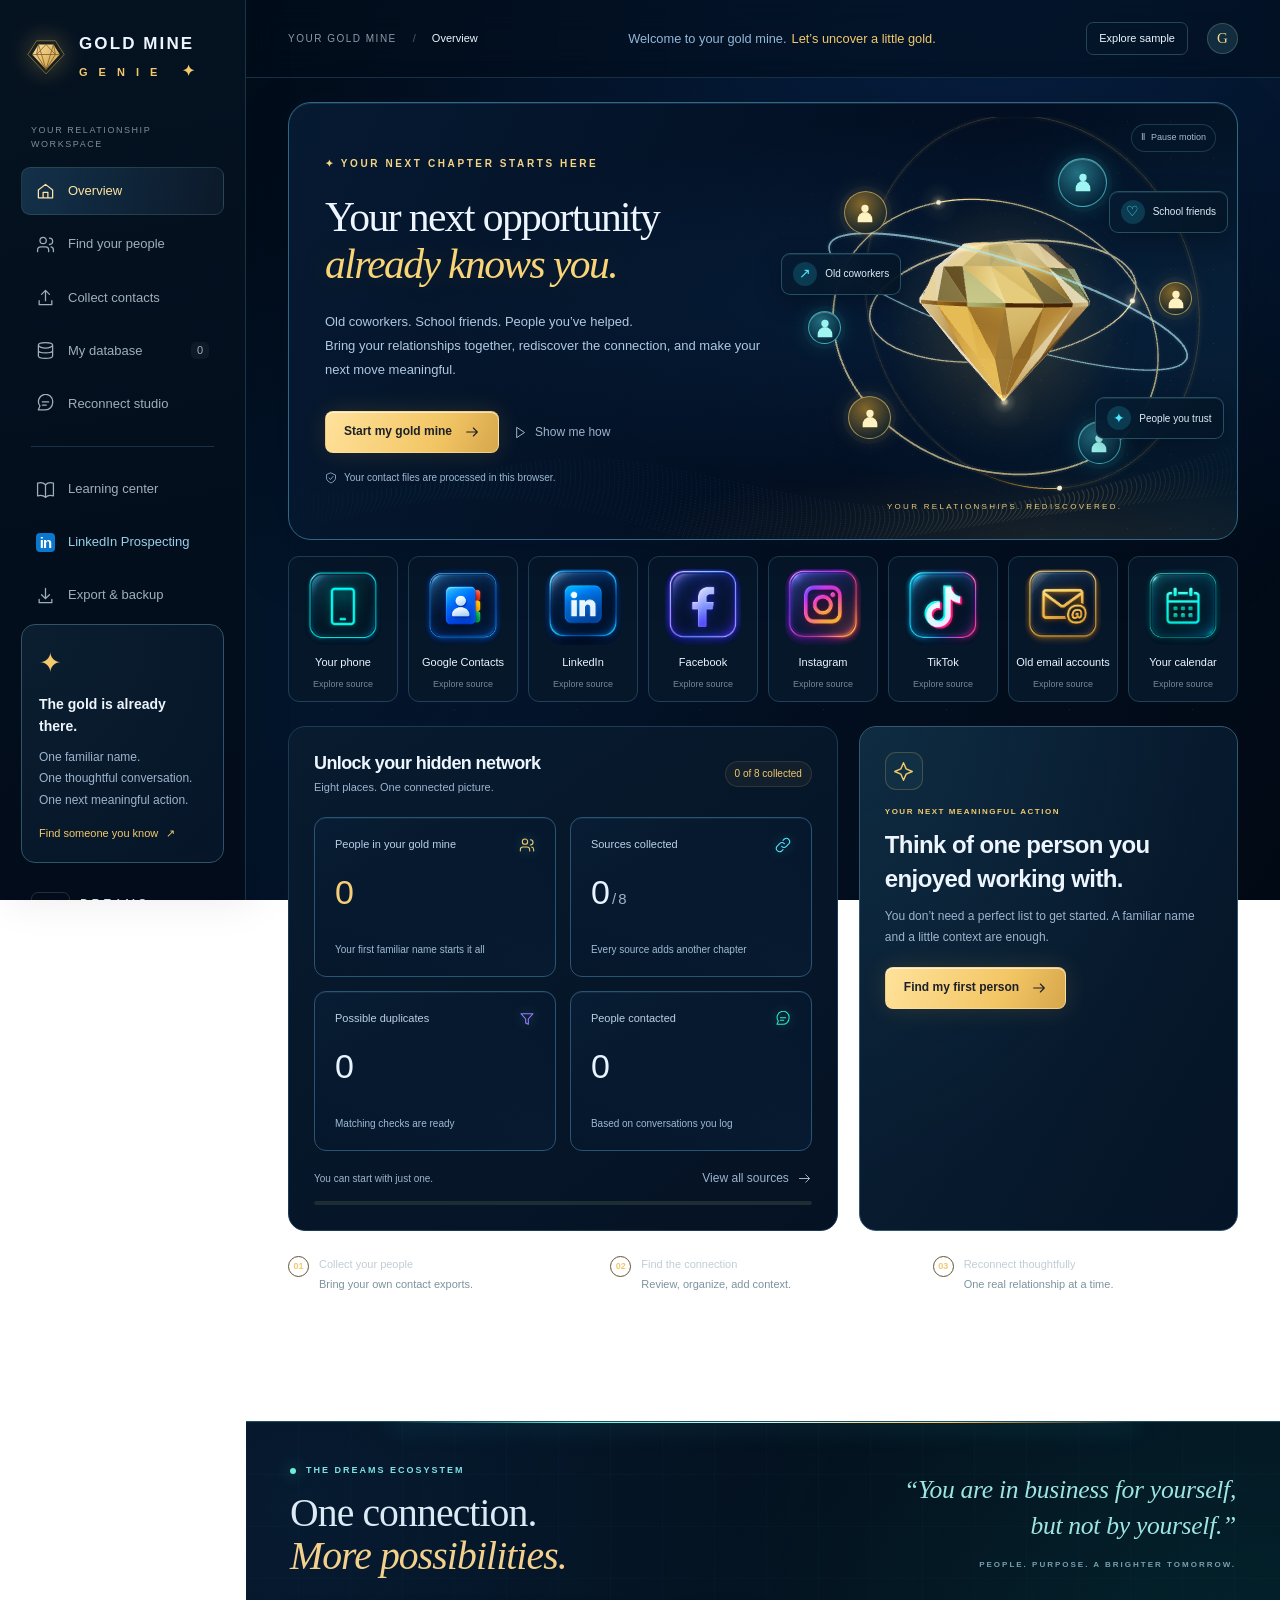
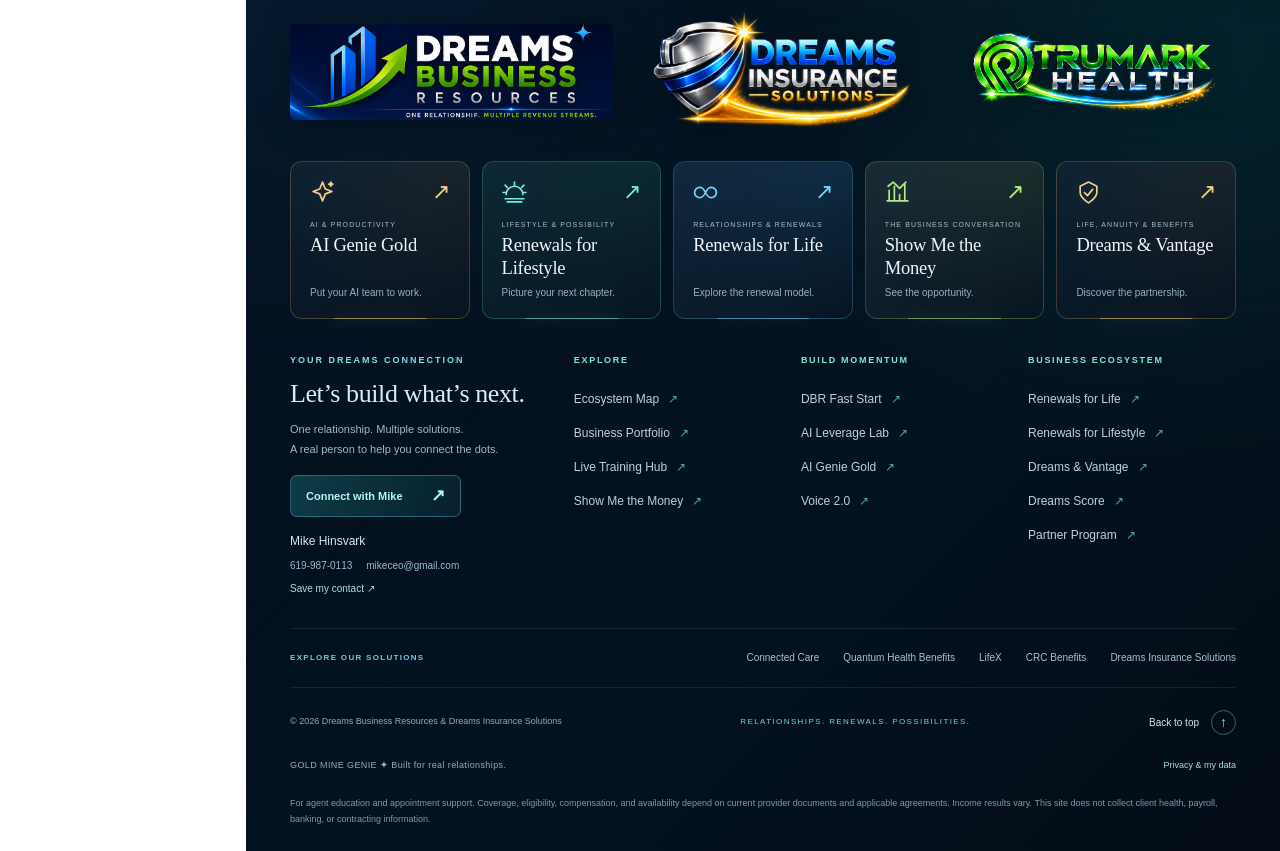
==== gold/index.html @ 959c960f "Add shared Dreams ecosystem footer to Gold and LinkedIn pages" ====
<!doctype html>
<html lang="en">
<head>
  <meta charset="UTF-8"><meta name="viewport" content="width=device-width, initial-scale=1">
  <meta name="description" content="Rediscover the people you already know. Collect, organize and grow your warm database with Gold Mine Genie.">
  <meta name="theme-color" content="#020b16"><title>Gold Mine Genie · Your relationships. Rediscovered.</title>
  <link rel="icon" href="assets/gem.svg" type="image/svg+xml"><link rel="stylesheet" href="styles.css"><link rel="stylesheet" href="navy-theme.css">
  <script defer src="vendor/jszip.min.js"></script><script defer src="engine.js"></script><script defer src="guides.js"></script><script defer src="learning-videos.js"></script><script defer src="app.js"></script>
  <script type="module" src="gold-scene.js"></script>
  <link rel="stylesheet" href="ecosystem-footer.css">
</head>
<body>
  <a class="skip" href="#main">Skip to workspace</a>
  <aside class="sidebar">
    <a class="brand" href="#home"><img src="assets/gem.svg" alt=""><span>GOLD MINE<span class="brand-genie">G E N I E <i>✦</i></span></span></a>
    <div class="side-label">YOUR RELATIONSHIP WORKSPACE</div>
    <nav id="navigation" aria-label="Main navigation"><a class="nav-item nav-resource" href="linkedin/" target="_blank" rel="noopener" aria-label="LinkedIn Prospecting (opens in a new tab)"><span class="nav-linkedin-mark" aria-hidden="true">in</span><span>LinkedIn Prospecting</span></a></nav>
    <div class="side-guide"><span class="tiny-star">✦</span><h3>The gold is already there.</h3><p>One familiar name.<br>One thoughtful conversation.<br>One next meaningful action.</p><button class="text-btn" data-route="finder">Find someone you know <span>↗</span></button></div>
    <div class="sidebar-foot"><div class="dbr-mark">D</div><span>DREAMS<small>BUSINESS RESOURCES</small></span></div>
  </aside>
  <div class="page-shell"><header class="topbar"><button id="mobile-menu" class="icon-button" aria-label="Open navigation">☰</button><div class="breadcrumb"><span>YOUR GOLD MINE</span><b>/</b><span id="page-label">Overview</span></div><p id="topbar-greeting" class="greeting topbar-greeting" hidden></p><div class="top-actions"><span class="local-badge"><i></i>Browser workspace</span><button class="small-btn" id="demo-button">Explore sample</button><button class="avatar" id="settings-button" aria-label="Workspace settings">G</button></div></header>
    <div id="mode-banner"></div><main id="main" tabindex="-1"></main>
    <footer class="ecosystem-footer" id="contact" aria-labelledby="ecosystem-heading">
  <div class="eco-horizon" aria-hidden="true"></div>
  <div class="wrap eco-inner">
    <div class="eco-intro">
      <div><p class="eco-kicker"><span aria-hidden="true"></span>THE DREAMS ECOSYSTEM</p><h2 id="ecosystem-heading">One connection.<br><em>More possibilities.</em></h2></div>
      <blockquote>“You are in business for yourself,<br>but not by yourself.”<span>PEOPLE. PURPOSE. A BRIGHTER TOMORROW.</span></blockquote>
    </div>
    <div class="eco-brands" aria-label="The Dreams family of brands">
      <a href="https://dreams.ceo/" target="_blank" rel="noopener noreferrer" aria-label="Explore Dreams Business Resources"><img class="eco-dbr" src="assets/ecosystem/dbr-business-resources.png" width="1003" height="298" loading="lazy" alt="Dreams Business Resources — One relationship. Multiple revenue streams."></a>
      <a href="https://dreams-connected-care.mikeceo1840.chatgpt.site/dreams-insurance.html" aria-label="Explore Dreams Insurance Solutions"><img class="eco-dis" src="assets/ecosystem/dreams-gold-hero.png" width="1536" height="1024" loading="lazy" alt="Dreams Insurance Solutions"></a>
      <a href="https://dreams-connected-care.mikeceo1840.chatgpt.site/" aria-label="Explore Trumark Health benefits"><img class="eco-trumark" src="assets/ecosystem/trumark-health-hero.png" width="1921" height="819" loading="lazy" alt="Trumark Health"></a>
    </div>
    <nav class="eco-featured" aria-label="Featured Dreams destinations"><a class="eco-destination eco-genie" href="https://aigeniedatabase.com/gold" target="_blank" rel="noopener noreferrer"><div class="eco-card-top"><span class="eco-icon"><svg viewBox="0 0 24 24" fill="none" stroke="currentColor" stroke-width="1.45" stroke-linecap="round" stroke-linejoin="round" aria-hidden="true"><path d="m12 2 2.7 6.7L21 11l-6.3 2.3L12 20l-2.7-6.7L3 11l6.3-2.3L12 2Z"/><path d="m20 2 .7 1.7L22 4l-1.3.5L20 6l-.7-1.5L18 4l1.3-.3L20 2Z"/></svg></span><span aria-hidden="true">↗</span></div><span class="eco-card-kicker">AI & PRODUCTIVITY</span><strong>AI Genie Gold</strong><small>Put your AI team to work.</small></a><a class="eco-destination eco-lifestyle" href="https://renewalsforlifestyle.com/" target="_blank" rel="noopener noreferrer"><div class="eco-card-top"><span class="eco-icon"><svg viewBox="0 0 24 24" fill="none" stroke="currentColor" stroke-width="1.45" stroke-linecap="round" stroke-linejoin="round" aria-hidden="true"><path d="M3 18h18M5 21h14M4 14a8 8 0 0 1 16 0M12 2v3M3 5l2 2M21 5l-2 2M1 12h3M20 12h3"/></svg></span><span aria-hidden="true">↗</span></div><span class="eco-card-kicker">LIFESTYLE & POSSIBILITY</span><strong>Renewals for Lifestyle</strong><small>Picture your next chapter.</small></a><a class="eco-destination eco-renewals" href="https://renewalsforlife.info/" target="_blank" rel="noopener noreferrer"><div class="eco-card-top"><span class="eco-icon"><svg viewBox="0 0 24 24" fill="none" stroke="currentColor" stroke-width="1.45" stroke-linecap="round" stroke-linejoin="round" aria-hidden="true"><path d="M12 12c-2-4-3-5-5.5-5a5 5 0 0 0 0 10C9 17 10 16 12 12Zm0 0c2-4 3-5 5.5-5a5 5 0 0 1 0 10C15 17 14 16 12 12Z"/></svg></span><span aria-hidden="true">↗</span></div><span class="eco-card-kicker">RELATIONSHIPS & RENEWALS</span><strong>Renewals for Life</strong><small>Explore the renewal model.</small></a><a class="eco-destination eco-money" href="https://showmethemoney.pro/dreams/" target="_blank" rel="noopener noreferrer"><div class="eco-card-top"><span class="eco-icon"><svg viewBox="0 0 24 24" fill="none" stroke="currentColor" stroke-width="1.45" stroke-linecap="round" stroke-linejoin="round" aria-hidden="true"><path d="M4 20V10m5 10V6m5 14v-6m5 6V3M2 20h20M3 6l5-4 6 6 6-6"/></svg></span><span aria-hidden="true">↗</span></div><span class="eco-card-kicker">THE BUSINESS CONVERSATION</span><strong>Show Me the Money</strong><small>See the opportunity.</small></a><a class="eco-destination eco-vantage" href="https://dreamsvantage.com/" target="_blank" rel="noopener noreferrer"><div class="eco-card-top"><span class="eco-icon"><svg viewBox="0 0 24 24" fill="none" stroke="currentColor" stroke-width="1.45" stroke-linecap="round" stroke-linejoin="round" aria-hidden="true"><path d="m12 2 8 4v6c0 5-8 10-8 10S4 17 4 12V6l8-4Z"/><path d="m8 12 3 3 5-6"/></svg></span><span aria-hidden="true">↗</span></div><span class="eco-card-kicker">LIFE, ANNUITY & BENEFITS</span><strong>Dreams & Vantage</strong><small>Discover the partnership.</small></a></nav>
    <div class="eco-directory">
      <div class="eco-contact"><p class="eco-label">YOUR DREAMS CONNECTION</p><h3>Let’s build what’s next.</h3><p>One relationship. Multiple solutions.<br>A real person to help you connect the dots.</p><a class="eco-contact-button" href="mailto:mikeceo@gmail.com">Connect with Mike<span aria-hidden="true">↗</span></a><div class="eco-person"><strong>Mike Hinsvark</strong><a href="tel:+16199870113">619-987-0113</a><a href="mailto:mikeceo@gmail.com">mikeceo@gmail.com</a><a class="eco-save-contact" href="https://lcardapp.com/lcard/mikeceo-82581" target="_blank" rel="noopener noreferrer">Save my contact <span aria-hidden="true">↗</span></a></div></div>
      <nav class="eco-link-column" aria-label="Ecosystem exploration"><h3>Explore</h3><ul><li><a href="https://dreamsfaststart.com/ecosystem.html" target="_blank" rel="noopener noreferrer">Ecosystem Map<span aria-hidden="true">↗</span></a></li><li><a href="https://dreamsfaststart.com/portfolio.html" target="_blank" rel="noopener noreferrer">Business Portfolio<span aria-hidden="true">↗</span></a></li><li><a href="https://dreamsfaststart.com/livetrainings/" target="_blank" rel="noopener noreferrer">Live Training Hub<span aria-hidden="true">↗</span></a></li><li><a href="https://showmethemoney.pro/dreams/" target="_blank" rel="noopener noreferrer">Show Me the Money<span aria-hidden="true">↗</span></a></li></ul></nav>
      <nav class="eco-link-column" aria-label="Learning and AI resources"><h3>Build momentum</h3><ul><li><a href="https://dreamsfaststart.com/" target="_blank" rel="noopener noreferrer">DBR Fast Start<span aria-hidden="true">↗</span></a></li><li><a href="https://aileveragelab.pro/" target="_blank" rel="noopener noreferrer">AI Leverage Lab<span aria-hidden="true">↗</span></a></li><li><a href="https://aigeniedatabase.com/gold" target="_blank" rel="noopener noreferrer">AI Genie Gold<span aria-hidden="true">↗</span></a></li><li><a href="https://voice-20-sales-agent.mikeceo1840.chatgpt.site/#top" target="_blank" rel="noopener noreferrer">Voice 2.0<span aria-hidden="true">↗</span></a></li></ul></nav>
      <nav class="eco-link-column" aria-label="Business opportunity ecosystem"><h3>Business ecosystem</h3><ul><li><a href="https://renewalsforlife.info/" target="_blank" rel="noopener noreferrer">Renewals for Life<span aria-hidden="true">↗</span></a></li><li><a href="https://renewalsforlifestyle.com/" target="_blank" rel="noopener noreferrer">Renewals for Lifestyle<span aria-hidden="true">↗</span></a></li><li><a href="https://dreamsvantage.com/" target="_blank" rel="noopener noreferrer">Dreams & Vantage<span aria-hidden="true">↗</span></a></li><li><a href="https://dreamsscores.com/?refid=AA0233" target="_blank" rel="noopener noreferrer">Dreams Score<span aria-hidden="true">↗</span></a></li><li><a href="https://strategicpartners.pro/" target="_blank" rel="noopener noreferrer">Partner Program<span aria-hidden="true">↗</span></a></li></ul></nav>
    </div>
    <nav class="eco-products" aria-label="Explore all products"><span>EXPLORE OUR SOLUTIONS</span><a href="https://dreams-connected-care.mikeceo1840.chatgpt.site/" >Connected Care</a><a href="https://dreams-connected-care.mikeceo1840.chatgpt.site/quantum.html" >Quantum Health Benefits</a><a href="https://dreams-connected-care.mikeceo1840.chatgpt.site/lifex.html" >LifeX</a><a href="https://dreams-connected-care.mikeceo1840.chatgpt.site/crc-benefits.html" >CRC Benefits</a><a href="https://dreams-connected-care.mikeceo1840.chatgpt.site/dreams-insurance.html" >Dreams Insurance Solutions</a></nav>
    <div class="eco-bottom"><span>© 2026 Dreams Business Resources & Dreams Insurance Solutions</span><span class="eco-signoff">RELATIONSHIPS. RENEWALS. POSSIBILITIES.</span><a href="#main">Back to top <span aria-hidden="true">↑</span></a></div>
    <div class="eco-workspace"><span>GOLD MINE GENIE <b aria-hidden="true">✦</b> Built for real relationships.</span><button type="button" data-route="settings">Privacy &amp; my data</button></div>
    <p class="eco-note">For agent education and appointment support. Coverage, eligibility, compensation, and availability depend on current provider documents and applicable agreements. Income results vary. This site does not collect client health, payroll, banking, or contracting information.</p>
  </div>
</footer>
  </div>
  <dialog id="dialog" aria-labelledby="dialog-title"><button class="dialog-close icon-button" aria-label="Close dialog">×</button><div id="dialog-body"></div></dialog>
  <div id="toast" role="status" aria-live="polite"></div>
  <input type="file" id="file-input" accept=".csv,.tsv,.vcf,.json,.ics,.xlsx,.zip" multiple hidden>
  <input type="file" id="backup-input" accept=".json" hidden>
</body>
</html>
---- gold/styles.css ----
@charset "UTF-8";
:root{--bg:#071019;--side:#09131d;--surface:#0d1924;--raised:#13212b;--line:#23313c;--text:#edf2f4;--muted:#95a6b5;--gold:#edc477;--mint:#69d5c7;--blue:#8bbbea;--rose:#d19fb7;--violet:#b3a0da;--radius:17px;--sans:'Segoe UI',Arial,sans-serif;--serif:Georgia,'Times New Roman',serif}
*{box-sizing:border-box}body{margin:0;background:var(--bg);font:15px/1.55 var(--sans);color:var(--text)}button,input,select,textarea{font:inherit}button,a,input,select,textarea{-webkit-tap-highlight-color:transparent}button{cursor:pointer}button:disabled{cursor:not-allowed;opacity:.42}button,a{touch-action:manipulation}a{color:inherit;text-decoration:none}button{color:inherit}button:focus-visible,a:focus-visible,input:focus-visible,select:focus-visible,textarea:focus-visible{outline:2px solid var(--mint);outline-offset:4px}button{border:0}svg{width:21px;height:21px;display:inline-block;vertical-align:middle;fill:none;stroke:currentColor;stroke-width:1.6;stroke-linecap:round;stroke-linejoin:round}h1,h2,h3,p{margin:0}h1{font-size:42px;line-height:1.15;font-weight:620;letter-spacing:-1.5px}h2{font-size:24px;line-height:1.3;font-weight:580;letter-spacing:-.6px}h3{font-size:16px;font-weight:600}p{color:var(--muted)}small{color:var(--muted)}.skip{position:absolute;top:-80px;left:20px;background:var(--mint);color:#061013;padding:12px;z-index:10}.skip:focus{top:10px}.sidebar{width:246px;position:fixed;inset:0 auto 0 0;border-right:1px solid var(--line);background:var(--side);display:flex;flex-direction:column;padding:34px 21px 22px;z-index:5}.brand{display:flex;gap:13px;align-items:center;padding:0 5px 39px;font-weight:640;letter-spacing:2.1px;font-size:17px;line-height:1.2}.brand img{width:40px;height:44px;filter:drop-shadow(0 0 14px #e5b45524)}.brand-genie{display:block;color:var(--gold);font-size:11px;margin-top:8px;letter-spacing:4px}.brand-genie i{font-style:normal;margin-left:13px;font-size:15px}.side-label{font-size:9px;letter-spacing:1.55px;color:#7c8c9c;margin:5px 10px 15px}.nav-item{display:flex;align-items:center;gap:13px;width:100%;padding:13px 14px;border:1px solid transparent;border-radius:9px;background:none;text-align:left;font-size:13px;color:#9eafbc;margin-bottom:5px;transition:.15s}.nav-item svg{width:19px;height:19px}.nav-item.active{color:var(--gold);border-color:#a7864439;background:linear-gradient(100deg,#b9923f19,transparent)}.nav-item:hover{background:#182430;color:var(--text)}.nav-item .count{margin-left:auto;background:#ffffff0b;border-radius:5px;padding:0 6px;font-size:11px}.nav-divider{height:1px;background:var(--line);margin:18px 10px}.side-guide{margin-top:auto;background:radial-gradient(ellipse at top left,#65563324,transparent 90%);border:1px solid #74603b48;border-radius:14px;padding:18px 17px;margin-bottom:23px}.tiny-star{font-size:27px;color:var(--gold)}.side-guide h3{font-size:14px;margin:9px 0}.side-guide p{font-size:12px;line-height:1.8}.side-guide .text-btn{font-size:11px;color:var(--gold);text-align:left;margin-top:14px}.sidebar-foot{display:flex;gap:10px;align-items:center;padding:6px 10px;letter-spacing:3px;font-size:12px}.sidebar-foot small{display:block;font-size:7px;letter-spacing:1.6px;margin-top:3px}.dbr-mark{border:1px solid #737d844d;border-radius:7px;padding:2px 9px;font-family:var(--serif);font-size:22px;color:#a4b0ba}.page-shell{margin-left:246px}.topbar{height:78px;border-bottom:1px solid var(--line);padding:0 42px;display:flex;align-items:center;justify-content:space-between;gap:18px}.breadcrumb{display:flex;gap:16px;align-items:center;font-size:11px}.breadcrumb span:first-child{font-size:10px;letter-spacing:1.5px;color:#8b9bab}.breadcrumb b{font-weight:400;color:#465969}.top-actions{display:flex;align-items:center;gap:19px}.local-badge{font-size:11px;color:var(--muted);display:flex;gap:7px;align-items:center}.local-badge i{width:5px;height:5px;border-radius:50%;background:var(--mint);box-shadow:0 0 8px #7be8b54a}.small-btn{background:none;border:1px solid var(--line);border-radius:7px;padding:7px 12px;font-size:11px}.small-btn:hover{border-color:#74818d}.avatar{background:#ba965321;border:1px solid #8c734352;border-radius:50%;color:var(--gold);font:15px var(--serif);width:31px;height:31px}.icon-button{display:inline-grid;place-items:center;background:transparent;border:1px solid var(--line);width:34px;height:34px;border-radius:8px;font-size:24px}.icon-button:hover{background:#283540}#mobile-menu{display:none}main{max-width:1530px;margin:auto;padding:35px 42px 52px;min-height:80vh}.eyebrow{display:flex;align-items:center;gap:8px;letter-spacing:2.1px;font-size:10px;font-weight:600;color:var(--gold);text-transform:uppercase}.eyebrow svg{height:13px;width:13px}.greeting{font-size:13px;color:var(--muted);margin-bottom:24px}.greeting b{color:#dde5ea;font-weight:500}.greeting span{margin-left:6px;color:var(--gold)}.hero{position:relative;display:grid;grid-template-columns:1.08fr 1fr;align-items:center;min-height:384px;border:1px solid #37453e;border-radius:20px;overflow:hidden;background:radial-gradient(ellipse at 75% 50%,#2a3b2a65,transparent 55%),linear-gradient(110deg,#122229,#0c171f 65%)}.hero:before{content:'';position:absolute;inset:0;background-image:radial-gradient(#c0bf8644 .5px,transparent .5px);background-size:26px 26px;mask-image:linear-gradient(to right,transparent,black);opacity:.22;pointer-events:none}.hero-copy{padding:35px 0 35px 36px;position:relative;z-index:1}.hero h1{font-size:clamp(32px,3.4vw,53px);letter-spacing:-1.8px;margin:18px 0 19px;font-weight:600;line-height:1.13}.hero h1 em{font-family:var(--serif);font-weight:400;color:var(--gold)}.hero p{max-width:410px;font-size:13px;line-height:1.85}.button-row{display:flex;align-items:center;gap:13px;flex-wrap:wrap;margin-top:24px}.btn{display:inline-flex;align-items:center;justify-content:center;gap:12px;padding:12px 18px;border-radius:8px;font-size:12px;font-weight:600;line-height:1.3;transition:transform .15s,background .15s;min-height:41px}.btn:hover{transform:translateY(-1px)}.btn svg{width:16px;height:16px}.btn-primary{background:linear-gradient(110deg,#f1ce8b,#d4ac63);color:#17221f;box-shadow:0 5px 20px #f1ce8b0c}.btn-secondary{background:#12212b;border:1px solid #35444f;color:#dbe6eb}.btn-mint{background:#79d7c7;color:#092221}.btn-danger{background:#642e37;color:#ffdde3;border:1px solid #90434e}.text-btn{display:inline-flex;gap:8px;align-items:center;padding:0;background:none;font-size:12px;color:var(--muted)}.text-btn:hover{color:var(--gold)}.text-btn svg{width:15px;height:15px}.hero-note{display:flex;gap:7px;align-items:center;font-size:10px;color:#99b4b1;margin-top:17px}.hero-note svg{height:12px;width:12px}.constellation{height:355px;position:relative;width:100%;isolation:isolate}.constellation>svg{position:absolute;width:100%;height:100%;inset:0;stroke:none}.orb-pulse{transform-origin:260px 182px;animation:orbit-pulse 5s ease-in-out infinite}.orb-ring{transform-origin:260px 182px;animation:spin 55s linear infinite}.floating-tag{position:absolute;font-size:10px;padding:9px 12px;border:1px solid #7385775c;border-radius:9px;background:#112227d9;box-shadow:0 6px 20px #0003;display:flex;align-items:center;gap:8px;backdrop-filter:blur(10px)}.floating-tag i{display:grid;place-items:center;width:24px;height:24px;border-radius:50%;font-style:normal;background:#92c2b620;color:#89d8c9}.floating-tag.one{left:3%;top:29%}.floating-tag.two{right:7%;top:15%}.floating-tag.three{right:2%;bottom:25%}.network-caption{position:absolute;left:0;right:0;bottom:8px;text-align:center;font-size:9px;letter-spacing:2px;color:#b9b997}.stats{display:grid;grid-template-columns:repeat(4,1fr);gap:13px;margin:19px 0 32px}.stat{border:1px solid var(--line);border-radius:12px;padding:18px 20px;background:#0c1721;position:relative}.stat-label{font-size:11px;color:var(--muted);display:flex;align-items:center;justify-content:space-between}.stat-label svg{width:16px;height:16px;color:#668879}.stat strong{font-size:31px;font-weight:500;letter-spacing:-1px;display:block;margin:5px 0}.stat small{font-size:10px}.stat.gold strong{color:var(--gold)}.section-heading{display:flex;align-items:center;justify-content:space-between;margin:27px 0 17px;gap:18px}.section-heading h2{font-size:20px}.section-heading p{font-size:12px;margin-top:6px}.two-col{display:grid;grid-template-columns:1.45fr 1fr;gap:21px}.panel{border:1px solid var(--line);border-radius:var(--radius);background:var(--surface);padding:25px}.panel-heading{display:flex;justify-content:space-between;align-items:center;gap:15px;margin-bottom:21px}.panel-heading h2{font-size:18px}.panel-heading p{font-size:11px;margin-top:4px}.pill{display:inline-flex;gap:5px;align-items:center;border:1px solid #99865a38;background:#b09a4911;color:var(--gold);font-size:10px;padding:4px 9px;border-radius:20px;white-space:nowrap}.pill.mint{background:#58c8b912;color:var(--mint);border-color:#58c8b936}.pill.dim{background:#ffffff06;color:var(--muted);border-color:var(--line)}.pill.rose{color:#eea5b1;background:#bd667612;border-color:#bd66763b}.source-mini-grid{display:grid;grid-template-columns:repeat(4,1fr);gap:12px}.source-mini{padding:17px 5px 12px;text-align:center;border:1px solid var(--line);border-radius:11px;background:#101d27;transition:.15s}.source-mini:hover{border-color:#a49264;background:#17232a}.source-icon{display:inline-grid;place-items:center;width:38px;height:38px;border-radius:12px;background:color-mix(in srgb,var(--accent,var(--mint)) 10%,transparent);color:var(--accent,var(--mint));border:1px solid color-mix(in srgb,var(--accent,var(--mint)) 20%,transparent);margin-bottom:8px}.source-mini b{display:block;font-size:10px;font-weight:500}.source-mini small{font-size:8px;color:#758894;display:block;margin-top:3px}.source-mini.imported small{color:var(--mint)}.progress-track{height:4px;background:#1e2c34;border-radius:10px;overflow:hidden}.progress-track>span{display:block;height:100%;background:linear-gradient(to right,var(--mint),var(--gold));border-radius:10px}.panel-foot{margin-top:18px;display:flex;align-items:center;justify-content:space-between;gap:10px;font-size:10px;color:var(--muted)}.next-action{background:radial-gradient(ellipse at 0 0,#54604a22,transparent 75%),#101c24}.next-action .spark-box{width:38px;height:38px;border:1px solid #7b724e80;display:grid;place-items:center;border-radius:11px;color:var(--gold);margin-bottom:16px}.next-action .eyebrow{font-size:8px;letter-spacing:1.5px}.next-action h2{font-size:24px;max-width:300px;line-height:1.4;margin:10px 0}.next-action p{font-size:12px;max-width:320px;line-height:1.8}.next-action .btn{margin-top:18px}.page-title{display:flex;justify-content:space-between;align-items:end;margin:4px 0 27px;gap:20px}.page-title h1{font-size:35px;margin-top:9px}.page-title p{font-size:13px;max-width:720px;margin-top:12px}.source-grid{display:grid;grid-template-columns:repeat(4,1fr);gap:15px}.source-card{border:1px solid var(--line);border-radius:14px;background:var(--surface);padding:20px;position:relative}.source-card.featured{border-color:#8472498c;background:linear-gradient(145deg,#84724915,#0d1924)}.source-card .number{position:absolute;right:18px;top:19px;color:#76838d;font-size:10px}.source-card h3{font-size:14px;margin:8px 0}.source-card p{font-size:11px;min-height:35px;line-height:1.6}.source-card .source-status{font-size:9px;color:#8298a5;display:flex;align-items:center;gap:6px;margin:17px 0}.status-dot{width:5px;height:5px;border-radius:50%;background:#596d7a}.source-card .btn{font-size:10px;padding:9px 11px;width:100%;min-height:34px}.dropzone{border:1px dashed #60766b;border-radius:16px;background:linear-gradient(120deg,#26474018,#11201e22);padding:36px;text-align:center;margin-top:25px;transition:.15s}.dropzone.dragover{border-color:var(--gold);background:#76623422}.dropzone svg{width:30px;height:30px;color:var(--gold)}.dropzone h3{font-size:19px;margin:13px 0 7px}.dropzone p{font-size:12px}.dropzone .btn{margin:18px auto 10px}.dropzone small{display:block;font-size:10px}.import-settings{display:flex;justify-content:center;align-items:center;gap:10px;font-size:12px;margin-top:20px}.import-settings select{max-width:230px}.privacy-line{display:flex;align-items:start;justify-content:center;gap:8px;color:#7faaa2;font-size:10px;margin-top:17px}.privacy-line svg{height:14px;width:14px;flex-shrink:0}.banner{padding:11px 42px;background:#7560271b;border-bottom:1px solid #77652d61;display:flex;align-items:center;justify-content:space-between;font-size:11px;color:var(--gold);gap:10px}.banner button{color:var(--gold)}.notice{background:#15262c;border:1px solid #34504f;border-radius:10px;font-size:12px;padding:15px 18px;color:#aac8c5;margin:18px 0;line-height:1.7}.notice.warn{background:#362c1b3b;border-color:#7560306b;color:#d5c190}.empty{text-align:center;padding:48px 25px}.empty>svg{width:42px;height:42px;color:var(--gold);margin-bottom:20px}.empty h2{font-size:22px}.empty p{max-width:430px;margin:12px auto 20px;font-size:13px}.input,select,textarea{width:100%;background:#09141e;color:var(--text);border:1px solid #33414b;border-radius:8px;padding:11px 12px;min-height:41px;outline:none}.input::placeholder,textarea::placeholder{color:#718796}textarea{resize:vertical;min-height:95px}label.field{display:block;font-size:11px;font-weight:500;color:#b4c4ce;margin:15px 0}label.field input,label.field select,label.field textarea{margin-top:7px}input[type=checkbox]{accent-color:var(--gold);width:16px;height:16px;flex-shrink:0}.field-row{display:grid;grid-template-columns:1fr 1fr;gap:15px}.check-label{display:flex;gap:9px;align-items:start;font-size:12px;color:var(--muted)}.check-label input{margin-top:3px}.recall-layout{display:grid;grid-template-columns:1fr 1.1fr;gap:25px}.recall-tabs{display:grid;grid-template-columns:repeat(3,1fr);gap:9px;margin:20px 0}.recall-tab{background:#10212a;border:1px solid var(--line);border-radius:10px;padding:13px 9px;text-align:left;color:var(--muted);font-size:11px}.recall-tab.active{border-color:#9b875c;color:var(--gold);background:#81704018}.recall-tab svg{display:block;margin-bottom:6px}.prompt-big{font:27px/1.45 var(--serif);color:#e7ddc5;margin:24px 0 17px}.recall-art{display:block;width:100%;height:auto;max-height:none;aspect-ratio:1672/941;object-fit:contain;background:#031327;border-radius:12px;border:1px solid #1a626355;margin-bottom:17px}.person-list{display:grid;gap:9px}.person-row{display:flex;gap:13px;align-items:center;padding:13px 14px;border:1px solid var(--line);border-radius:10px;background:#0d1a23;width:100%;text-align:left}.person-row:hover{border-color:#7d805d}.initials{display:grid;place-items:center;width:37px;height:37px;border-radius:50%;background:#29463d;color:#aed1b7;font-size:11px;font-weight:600;flex-shrink:0}.initials.blue{color:#a4c8e7;background:#253849}.initials.rose{color:#ddbad1;background:#403044}.person-detail{flex:1;min-width:0}.person-detail b{font-size:12px;display:block;font-weight:500;overflow:hidden;text-overflow:ellipsis}.person-detail small{font-size:10px}.toolbar{display:flex;gap:10px;align-items:center;margin:15px 0;flex-wrap:wrap}.toolbar .search{flex:1;min-width:180px}.toolbar select{width:auto;max-width:190px;font-size:12px}.search{position:relative}.search>svg{position:absolute;left:13px;top:12px;width:17px;height:17px;color:var(--muted)}.search input{padding-left:39px;font-size:12px}.tabs{display:flex;gap:20px;border-bottom:1px solid var(--line);margin:23px 0 17px;overflow:auto}.tabs button{padding:12px 0;background:none;color:var(--muted);border-bottom:2px solid transparent;font-size:12px;white-space:nowrap}.tabs button.active{border-color:var(--gold);color:var(--gold)}.table-scroll{overflow:auto;border:1px solid var(--line);border-radius:13px}table{width:100%;border-collapse:collapse;font-size:12px;white-space:nowrap}th{text-align:left;font-size:9px;letter-spacing:1px;text-transform:uppercase;color:#839aaa;padding:14px 13px;border-bottom:1px solid var(--line);background:#0e1c25;font-weight:500}td{padding:14px 13px;border-bottom:1px solid #1f303a;vertical-align:middle}tbody tr:last-child td{border-bottom:0}tbody tr:hover{background:#10232d}.table-person{display:flex;align-items:center;gap:11px;background:none;padding:0;text-align:left}.table-person b{font-weight:500;font-size:12px}.table-person small{font-size:10px;display:block;max-width:190px;overflow:hidden;text-overflow:ellipsis}.source-dots{display:flex;gap:4px}.source-dot{width:24px;height:24px;display:grid;place-items:center;background:#1b3039;border:1px solid #31505b;border-radius:50%;font-size:9px;color:#aec7d2}.score-button{padding:4px 8px;border:1px solid #576e4966;background:#adc37d0b;color:#c3d2a9;border-radius:6px;font-size:11px}.pagination{display:flex;justify-content:space-between;align-items:center;margin-top:17px;color:var(--muted);font-size:11px}.dup-card{border:1px solid var(--line);border-radius:12px;margin:13px 0;padding:22px;background:var(--surface)}.dup-people{display:grid;grid-template-columns:1fr 1fr;gap:15px;margin:18px 0}.dup-people div{border:1px solid var(--line);border-radius:8px;padding:13px;font-size:12px}.dup-people p{font-size:11px;margin:5px 0;overflow-wrap:anywhere}.studio-layout{display:grid;grid-template-columns:.8fr 1.2fr;gap:23px}.draft-box{font-size:17px;font-family:var(--serif);line-height:1.85;min-height:235px;padding:23px;background:#0b1620;border-color:#78673c66}.studio-note{font-size:10px;margin:12px 0}.next-list{margin-top:18px}.next-list .person-row{margin-bottom:8px}.export-grid{display:grid;grid-template-columns:repeat(3,1fr);gap:20px}.export-card{display:flex;flex-direction:column;min-height:290px}.export-card h2{font-size:21px;margin:17px 0 10px}.export-card p{font-size:12px;line-height:1.8;flex:1}.export-card .btn{margin-top:25px}.export-card>svg{color:var(--gold);width:28px;height:28px}.learning-grid{display:grid;grid-template-columns:repeat(3,1fr);gap:20px}.lesson{overflow:hidden;padding:0}.lesson-cover{height:135px;position:relative;display:grid;place-items:center;background:radial-gradient(circle,#28413c66,#11202a);border-bottom:1px solid var(--line)}.lesson-cover .source-icon{width:58px;height:58px;border-radius:17px;font-size:26px;margin:0}.lesson-cover .play-circle{position:absolute;right:15px;bottom:13px;background:#e5c58e;color:#15202a;width:28px;height:28px;display:grid;place-items:center;border-radius:50%;font-size:10px}.lesson-cover small{position:absolute;left:16px;bottom:18px;font-size:9px;color:#bac9d0;letter-spacing:1px}.lesson-body{padding:20px}.lesson-body h3{font-size:14px}.lesson-body p{font-size:11px;margin:6px 0 16px}.lesson-body .text-btn{color:var(--gold);font-size:11px}.settings-layout{display:grid;grid-template-columns:1.1fr 1fr;gap:22px}.settings-layout h2{font-size:20px}.settings-layout p{font-size:12px;line-height:1.8;margin:12px 0}.settings-layout .panel{margin-bottom:20px}.danger-zone{border-color:#733c445c}.page-footer{max-width:1530px;margin:0 auto;padding:20px 42px 27px;border-top:1px solid #172631;display:flex;justify-content:space-between;color:#647b89;font-size:9px;letter-spacing:.4px}.page-footer b{color:var(--gold);margin:0 9px}.page-footer .text-btn{font-size:9px}.progress-steps{display:flex;gap:5px;margin-bottom:21px}.progress-steps span{height:3px;flex:1;background:#273a43;border-radius:4px}.progress-steps span.done{background:var(--gold)}dialog{padding:0;width:min(820px,calc(100vw - 32px));max-height:90vh;border:1px solid #4a5858;border-radius:19px;background:#0d1a24;color:var(--text);box-shadow:0 30px 150px #000b}dialog::backdrop{background:#020811bc;backdrop-filter:blur(5px)}#dialog-body{padding:31px}.dialog-close{position:absolute;top:15px;right:15px;z-index:2;width:29px;height:29px;background:#0d1a24}.dialog-header{padding-right:30px;margin-bottom:20px}.dialog-header h2{font-size:26px;margin-top:8px}.dialog-header p{font-size:12px;margin-top:9px}.guide-layout{display:grid;grid-template-columns:1.15fr 1fr;gap:22px}.guide-video{width:100%;border-radius:10px;background:#071019;border:1px solid var(--line)}.video-label{font-size:9px;color:var(--muted);margin:9px 0 13px;line-height:1.6}.guide-steps{margin-top:10px}.guide-step{display:flex;align-items:start;gap:12px;padding:13px 0;border-bottom:1px solid var(--line)}.guide-step .step-num{border:1px solid #65755b;color:var(--gold);border-radius:50%;width:24px;height:24px;display:grid;place-items:center;flex-shrink:0;font-size:10px}.guide-step .step-num.done{background:var(--gold);color:#152028}.guide-step b{font-size:12px;font-weight:500}.guide-step p{font-size:11px;line-height:1.75;margin-top:4px}.guide-step .step-check{display:flex;gap:7px;align-items:center;margin-top:7px;font-size:10px;color:#9da}.guide-step .step-check input{width:12px;height:12px}.guide-actions{display:flex;gap:8px;flex-wrap:wrap;margin-top:19px}.guide-actions .btn{font-size:10px}.source-select-buttons{display:flex;gap:10px;flex-wrap:wrap;margin:25px 0}.metric-row{display:flex;gap:15px;flex-wrap:wrap;margin:20px 0}.metric-row div{border:1px solid var(--line);border-radius:9px;padding:15px;flex:1}.metric-row strong{font-size:26px;display:block;color:var(--gold)}.metric-row small{font-size:10px}.preview-list{max-height:245px;overflow:auto}.preview-list .person-row{margin:7px 0}.file-error{font-size:11px;color:#e6a2b3;margin:10px 0;overflow-wrap:anywhere}.file-good{font-size:11px;color:var(--mint);margin:10px 0}.badge-list{display:flex;gap:7px;flex-wrap:wrap;margin:10px 0}.count-note{font-size:11px;color:var(--muted);margin:15px 0}.danger-text{color:#e8a5ae}#toast{position:fixed;bottom:27px;left:calc(50% + 120px);transform:translate(-50%,20px);opacity:0;pointer-events:none;background:#d9c38f;color:#15211f;box-shadow:0 5px 50px #0008;padding:12px 21px;border-radius:10px;font-size:12px;z-index:30;transition:.18s;max-width:90vw}#toast.show{opacity:1;transform:translate(-50%,0)}.mini-checklist{display:grid;grid-template-columns:repeat(3,1fr);gap:17px;margin:25px 0 0}.mini-checklist div{display:flex;align-items:start;gap:10px;font-size:11px;color:#7c939f}.mini-checklist b{color:var(--gold);font-size:9px;border:1px solid #615332;border-radius:50%;width:21px;height:21px;display:grid;place-items:center;flex-shrink:0}.mini-checklist strong{font-weight:500;color:#c1cdd3;display:block;margin-bottom:3px}details{border-top:1px solid var(--line);margin-top:20px;padding-top:15px}summary{font-size:12px;cursor:pointer;color:var(--gold)}details p{font-size:11px;margin-top:10px;line-height:1.8}.source-links{font-size:11px;margin:14px 0;line-height:1.8;color:#8badbb}.source-links a{text-decoration:underline;text-underline-offset:3px}.skeleton{padding:35px;text-align:center;color:var(--gold)}.full-width{width:100%}.hidden{display:none!important}
@keyframes spin{to{transform:rotate(360deg)}}@keyframes orbit-pulse{50%{opacity:.5;transform:scale(1.02)}}
@media(min-width:1600px){.hero-copy{padding-left:47px}.hero{min-height:425px}.constellation{height:390px}.hero h1{font-size:56px}}
@media(max-width:1200px){.sidebar{width:220px;padding:30px 16px}.page-shell{margin-left:220px}main{padding:28px}.topbar{padding:0 28px}.hero-copy{padding-left:27px}.hero{min-height:365px}.hero h1{font-size:40px}.constellation{height:320px}.floating-tag{font-size:8px;padding:6px 8px}.source-grid{grid-template-columns:repeat(4,1fr);gap:10px}.source-card{padding:15px}.two-col{grid-template-columns:1.35fr 1fr;gap:16px}.panel{padding:20px}.source-mini-grid{gap:8px}.source-mini b{font-size:9px}.stat{padding:16px}.page-footer{padding-left:28px;padding-right:28px}}
@media(max-width:1020px){.sidebar{width:200px;padding:24px 13px}.brand{font-size:14px;gap:9px}.brand img{width:32px}.side-label{font-size:8px;letter-spacing:.7px}.page-shell{margin-left:200px}.nav-item{font-size:12px;gap:10px;padding:12px}.hero h1{font-size:35px}.hero-copy{padding:28px 0 28px 24px}.hero p{font-size:12px}.hero{grid-template-columns:1.1fr 1fr}.constellation{height:310px}.hero .btn{font-size:10px;padding:10px 11px}.hero .text-btn{font-size:10px}.floating-tag.one{left:-4%}.stats{gap:9px}.stat-label{font-size:9px}.stat small{font-size:9px}.two-col{grid-template-columns:1fr}.source-mini-grid{grid-template-columns:repeat(8,1fr)}.next-action h2{max-width:none}.next-action p{max-width:none}.source-grid{grid-template-columns:repeat(2,1fr)}.recall-layout,.studio-layout{grid-template-columns:1fr 1fr}.export-grid,.learning-grid{grid-template-columns:repeat(2,1fr)}.settings-layout{grid-template-columns:1fr}.local-badge{display:none}.next-action .spark-box{float:left;margin:0 17px 60px 0}.next-action .btn{margin-top:12px}.source-mini{padding:13px 3px}.source-mini .source-icon{width:28px;height:28px;border-radius:8px}.source-mini b{font-size:8px}.source-mini small{font-size:7px}.source-mini svg{width:15px;height:15px}}
@media(max-width:760px){.sidebar{transform:translateX(-100%);transition:.2s;width:235px;box-shadow:20px 0 50px #0007}.sidebar.open{transform:translateX(0)}.page-shell{margin-left:0}#mobile-menu{display:inline-grid;width:28px;height:28px;font-size:15px}.topbar{height:61px;padding:0 18px;gap:9px}.breadcrumb{font-size:10px;gap:9px}.breadcrumb span:first-child{font-size:8px;letter-spacing:.6px}.top-actions{gap:9px}.small-btn{font-size:9px;padding:6px 8px}.avatar{width:26px;height:26px;font-size:12px}main{padding:23px 18px 35px}.greeting{font-size:12px;margin-bottom:19px}.hero{display:flex;flex-direction:column;align-items:stretch;min-height:0}.hero-copy{padding:27px 24px 0}.hero h1{font-size:40px;letter-spacing:-1.5px;max-width:390px}.hero p{max-width:450px;font-size:12px}.hero .btn{font-size:11px;padding:12px 15px}.hero .text-btn{font-size:11px}.constellation{height:250px;max-width:425px;align-self:center;margin:-5px auto 6px}.hero-note{font-size:9px}.floating-tag.one{left:5%;top:34%}.floating-tag.two{right:10%;top:18%}.floating-tag.three{right:5%;bottom:20%}.network-caption{bottom:4px;font-size:8px}.stats{grid-template-columns:repeat(2,1fr);gap:10px;margin-bottom:24px}.stat strong{font-size:28px}.stat-label{font-size:10px}.stat small{font-size:9px}.source-mini-grid{grid-template-columns:repeat(4,1fr)}.source-mini b{font-size:10px}.source-mini small{font-size:8px}.source-mini .source-icon{width:32px;height:32px}.two-col{gap:15px}.panel{padding:20px}.section-heading{margin:22px 0 14px}.section-heading h2{font-size:18px}.panel-heading h2{font-size:17px}.page-title{align-items:start;flex-direction:column;gap:15px;margin-bottom:22px}.page-title h1{font-size:31px}.page-title p{font-size:12px}.page-title .button-row{margin:0}.recall-layout,.studio-layout,.settings-layout{grid-template-columns:1fr}.source-grid{gap:10px}.source-card{padding:17px}.dropzone{padding:27px 18px}.dropzone h3{font-size:17px}.import-settings{flex-direction:column;gap:5px}.learning-grid{gap:13px}.lesson-body{padding:15px}.lesson-cover{height:115px}.export-grid{grid-template-columns:1fr}.export-card{min-height:240px}.mini-checklist{gap:10px;font-size:10px}.mini-checklist div{font-size:9px;gap:7px}.banner{padding:10px 18px;font-size:10px}.page-footer{padding:18px;gap:18px;font-size:8px}.page-footer .text-btn{font-size:8px}#toast{left:50%;width:max-content;font-size:11px}#dialog-body{padding:26px 20px}.guide-layout{grid-template-columns:1fr}.guide-video{max-height:235px}.dialog-header h2{font-size:23px}.field-row{gap:12px}.guide-actions .btn{font-size:11px}.dup-people{grid-template-columns:1fr}.next-action .spark-box{float:none;margin:0 0 14px}.next-action h2{font-size:23px}.toolbar{gap:8px}.toolbar select{max-width:48%;font-size:11px;flex:1}.toolbar .search{min-width:100%;}.pagination{font-size:10px;gap:6px}.pagination .btn{font-size:10px;padding:8px 12px}}
@media(prefers-reduced-motion:reduce){*,*:before,*:after{animation:none!important;transition:none!important;scroll-behavior:auto!important}}
@media(max-width:760px){.sidebar:not(.open){visibility:hidden}}
---- gold/navy-theme.css ----
/* Navy, cyan and gold from Mike's Renewals For Life visual family. */
.sidebar{overflow-y:auto;scrollbar-width:thin;scrollbar-color:#26465c transparent}.sidebar>nav{flex-shrink:0}.sidebar>.side-guide{flex-shrink:0}
.nav-resource{color:#99cfea}.nav-resource .nav-linkedin-mark{display:inline-grid;place-items:center;flex:0 0 19px;height:19px;background:#0a78ce;color:#fff;border-radius:4px;font:700 15px/1 Arial,sans-serif;letter-spacing:-1px}.nav-resource:hover{border-color:#3d7896}
:root{--bg:#020b16;--side:#04111f;--surface:#071726;--raised:#0a1d2f;--line:#1b354c;--text:#edf5ff;--muted:#9db4cd;--gold:#f3c96c;--mint:#28efc7;--blue:#4fe7ff;--violet:#9c7cff}
body{background:radial-gradient(ellipse at 80% 0,#08275099,transparent 48%),radial-gradient(ellipse at 5% 70%,#06305340,transparent 45%),linear-gradient(120deg,#020b16,#031126 50%,#010914);background-attachment:fixed}
body:before{content:"";position:fixed;inset:0;pointer-events:none;z-index:-1;background-image:radial-gradient(#60d0ff66 .55px,transparent .7px),radial-gradient(#e4c27444 .6px,transparent .8px);background-size:123px 127px,191px 163px;background-position:24px 11px,83px 60px;opacity:.35}
.sidebar{background:linear-gradient(170deg,#051321f5,#020c1afc);border-color:#183448;box-shadow:8px 0 42px #00000015}.topbar{background:#030e1b88;border-color:#173247;backdrop-filter:blur(16px)}.brand img{filter:drop-shadow(0 0 12px #ffd07050)}.nav-item.active{background:linear-gradient(100deg,#13314a,#12203299);border-color:#4c777759;color:#ffe3a1}.nav-item:hover{background:#0c233a}.nav-divider{background:#163248}.side-guide{background:radial-gradient(ellipse at top left,#1e48522f,transparent),#061528;border-color:#305369}.sidebar-foot{color:#d3e2ec}
.hero{min-height:438px;grid-template-columns:1.08fr 1fr;background:radial-gradient(ellipse at 77% 47%,#1042734a,transparent 58%),linear-gradient(115deg,#061a32,#020e21 63%,#05192c);border-color:#326883;border-radius:23px;box-shadow:inset 0 1px #8bcaff20,0 20px 65px #00000026,0 0 32px #168dcc09;isolation:isolate}
.hero:before{background-image:radial-gradient(#78cffe88 .55px,transparent .7px);background-size:43px 37px;opacity:.24;mask-image:linear-gradient(to right,transparent 30%,black)}
.hero:after{content:"";position:absolute;inset:auto 0 0;height:130px;background:radial-gradient(ellipse at 78% 100%,#c69b4126,transparent 40%),url("assets/navy-wave.svg") bottom/100% 130px no-repeat;pointer-events:none;z-index:0;opacity:.7}
.hero-copy{padding:42px 0 42px 36px;z-index:2}.hero h1{font:400 clamp(35px,3.25vw,51px)/1.13 var(--serif);letter-spacing:-1.6px;margin:22px 0}.hero h1 em{color:#f9d577;text-shadow:0 0 32px #ffc44f30}.hero p{color:#afc9e2;line-height:1.85;max-width:470px}.hero-note{color:#9bb9d1}.hero .eyebrow{letter-spacing:2.6px;color:#f5d483}.hero .button-row{margin-top:29px}.btn-primary{background:linear-gradient(115deg,#ffe29b,#f3c665 64%,#d7a74b);box-shadow:inset 0 1px #fff9,0 0 24px #ffc44f23;color:#1c2028;border:1px solid #fbe0a499}.btn-primary:hover{box-shadow:0 0 30px #f3c96c48}.btn-secondary{background:#081e33;border-color:#2b516b}.btn-mint{background:#28dec7}.small-btn{background:#06162999;border-color:#274358}.avatar{background:#122d40;color:#f5d580;border-color:#61726988}.greeting{color:#94b7d8}.greeting b{color:#e3f1ff}
.stat{background:radial-gradient(ellipse at 100% 100%,#173b5d3d,transparent 75%),linear-gradient(150deg,#081d34,#031022);border-color:#285574;box-shadow:inset 0 1px #9ddfff12}.stat-label{color:#bad1e7}.stat-label svg{color:var(--blue);filter:drop-shadow(0 0 6px #4fe7ff66)}.stat:nth-child(1) .stat-label svg{color:var(--gold)}.stat:nth-child(3) .stat-label svg{color:var(--violet)}.stat:nth-child(4) .stat-label svg{color:var(--mint)}.stat strong{color:#e7f3ff}.stat small{color:#9ebbd4}.stat.gold strong{color:#f5ce77}
.panel,.source-card,.export-card,.lesson-card,.person-row,.recall-card{background:linear-gradient(145deg,#081b2f,#051224);border-color:#1c3c55}.source-mini{background:#06172a;border-color:#1e4058}.source-mini:hover,.source-card:hover,.lesson-card:hover{border-color:#417d92;background:#0a233d}.next-action{background:radial-gradient(ellipse at top left,#17435855,transparent 65%),linear-gradient(120deg,#0a2036,#051426);border-color:#335871}.spark-box{background:#113044;color:var(--gold)}input,select,textarea{background-color:#030f21!important;border-color:#2a455e!important;color:#e6f2ff!important}.table-wrap{background:#041326;border-color:#203d56}thead{background:#0b2238}tr:hover td{background:#0b2037}.banner{background:#112b3a;border-color:#30484f;color:#e5ce96}.page-footer{border-color:#173047;color:#7f9db7}dialog{background:#06182c;border-color:#41657c}.dialog-close{background:#0a2238}.lesson-cover{background:radial-gradient(circle,#13426199,#07182b)}.export-card details{border-color:#28465e}.dropzone{background:#071b30;border-color:#356884}.page-title h1{color:#f3f8ff}
.gold-network{height:414px;position:relative;min-width:0;z-index:1;margin:5px 9px 0 0;isolation:isolate}
.gold-stage{position:absolute;inset:0;overflow:hidden;border-radius:22px;pointer-events:none}.gold-stage:before{content:"";position:absolute;inset:17% 22%;background:radial-gradient(ellipse,#f9b72e30,transparent 68%);filter:blur(13px)}.gold-stage canvas{position:absolute;inset:0;width:100%;height:100%;display:block;opacity:0;transition:opacity .65s}.gold-stage.is-ready canvas{opacity:1}.gold-poster{position:absolute;left:25%;top:24%;width:50%;height:53%;object-fit:contain;filter:drop-shadow(0 0 20px #d99a2855);transition:opacity .4s}.gold-stage.is-ready .gold-poster{opacity:0}.gold-stage.is-still:after{content:"";position:absolute;inset:15%;border:1px solid #d4ae64a0;border-radius:50%;box-shadow:0 0 22px #d4ae6422}
.network-person{position:absolute;width:43px;height:43px;border:1px solid #54dfe8ab;border-radius:50%;display:grid;place-items:center;color:#9ef5f1;background:radial-gradient(circle at 40% 30%,#237183,#052238 80%);box-shadow:0 0 0 5px #3ae7ee08,0 0 24px #48ffff2a,inset 0 1px #ffffff44;pointer-events:none;animation:network-drift 7s ease-in-out infinite}.network-person svg{width:22px;height:22px;fill:currentColor;stroke:none}.network-person.gold{color:#fff2c1;background:radial-gradient(circle at 40% 30%,#82662b,#16252b 78%);border-color:#e9c468a6;box-shadow:0 0 0 5px #fbd37b08,0 0 22px #f3c96c2d}.person-a{left:14%;top:18%;animation-delay:-1s}.person-b{right:27%;top:10%;width:49px;height:49px;animation-delay:-3s}.person-c{right:8%;top:40%;width:33px;height:33px;animation-delay:-4s}.person-d{right:24%;bottom:16%;animation-delay:-2s}.person-e{left:15%;bottom:22%;animation-delay:-5s}.person-f{left:6%;top:47%;width:33px;height:33px;animation-delay:-2s}
.gold-network .floating-tag{z-index:2;color:#dfedf9;background:linear-gradient(120deg,#061c32ef,#041424dd);border-color:#38748b99;box-shadow:inset 0 1px #a2e8ff1a,0 7px 25px #0004;padding:8px 11px;font-size:10px}.gold-network .floating-tag i{background:#0b3b51;color:#4fe7ff;font-size:14px}.gold-network .floating-tag.one{left:0;top:33%}.gold-network .floating-tag.two{right:0;top:18%}.gold-network .floating-tag.three{right:1%;bottom:22%}.gold-network .network-caption{bottom:17px;color:#edcc78;font-size:8px;letter-spacing:2.3px}.motion-toggle{position:absolute;right:12px;top:7px;z-index:3;display:flex;align-items:center;gap:6px;background:#051729c7;border:1px solid #37607880;border-radius:20px;padding:5px 9px;font-size:9px;color:#a4bcd1}.motion-toggle:hover{border-color:#6dabc3;color:#e8f8ff}.motion-toggle[aria-pressed=true]{color:#f3d38a}.gold-network.motion-paused .network-person{animation-play-state:paused}
@keyframes network-drift{0%,100%{transform:translateY(0)}50%{transform:translateY(-5px)}}
@media(min-width:1550px){.hero h1{font-size:54px}.gold-network{height:450px}.hero-copy{padding:46px 0 46px 42px}.hero p{font-size:14px}}
@media(max-width:1200px){.hero-copy{padding-left:26px}.hero h1{font-size:39px}.gold-network{height:375px}.hero{min-height:404px}.network-person{width:35px;height:35px}.gold-network .floating-tag{font-size:8px;padding:6px 8px}.gold-network .floating-tag i{width:19px;height:19px}.gold-network .network-caption{font-size:7px;letter-spacing:1.5px}}
@media(min-width:761px) and (max-width:1020px){.hero{grid-template-columns:1fr}.hero-copy{padding:32px 30px 4px}.hero h1{font-size:42px}.hero p{max-width:520px}.gold-network{height:355px;width:min(480px,100%);justify-self:center;margin:0}.hero .button-row{margin-top:22px}}
@media(max-width:760px){.hero{grid-template-columns:1fr;border-radius:18px}.hero-copy{padding:29px 24px 0}.hero h1{font-size:36px;letter-spacing:-1.1px;margin:18px 0}.hero .eyebrow{font-size:8px;letter-spacing:1.6px}.hero p{font-size:12px}.gold-network{height:335px;margin:0 4px;width:calc(100% - 8px)}.gold-network .network-caption{bottom:8px;font-size:7px;letter-spacing:1.5px}.motion-toggle{top:10px;right:7px}.gold-network .floating-tag.one{left:2%;top:35%}.gold-network .floating-tag.two{right:2%;top:22%}.gold-network .floating-tag.three{right:2%;bottom:24%}.person-b{top:13%;right:27%}.gold-network .floating-tag{font-size:8px;padding:6px 8px}.network-person{width:33px;height:33px}.person-c,.person-f{width:28px;height:28px}.network-person svg{width:17px;height:17px}.hero:after{height:90px;background-size:100% 90px}.hero-note{font-size:9px}.stat{border-color:#28516d}}
@media(prefers-reduced-motion:reduce){.network-person{animation:none}.gold-stage canvas,.gold-poster{transition:none}}
.motion-toggle[hidden]{display:none}.gold-network.is-still .network-person{animation:none}
.motion-toggle{min-height:28px}.motion-toggle:focus-visible{outline:2px solid #4fe7ff;outline-offset:3px}
@media(pointer:coarse){.motion-toggle{min-height:44px}}

/* Learning Center: full artwork, independent screen demonstrations, and a checklist beside each. */
.lesson--visual .lesson-note{font-size:10px;line-height:1.65;color:#f1d799;background:#f3c96c09;border-left:2px solid #e6be6590;padding:8px 10px;margin:0 0 18px}
.learning-intro{display:flex;align-items:center;gap:16px;padding:20px 23px;margin:24px 0;background:linear-gradient(110deg,#0d2940,#08192d);border:1px solid #285169;border-radius:16px}.learning-intro-icon{display:grid;place-items:center;flex:0 0 43px;height:43px;border:1px solid #e9c67366;border-radius:50%;color:#ffdb87;background:#efc76d10}.learning-intro p{margin:0;font-size:12px;line-height:1.8;color:#a8c4dc}.learning-intro strong{font-size:14px;font-weight:600;color:#eef7ff}.learning-count{margin-left:auto;font-size:8px;letter-spacing:1.5px;color:#e3c47a;white-space:nowrap}
.learning-grid--visual{gap:23px}.lesson--visual{padding:0;overflow:hidden;display:flex;flex-direction:column;border-color:#254c69;box-shadow:0 10px 30px #0002;transition:border-color .2s,transform .2s,box-shadow .2s}.lesson--visual:hover{border-color:var(--lesson-accent);transform:translateY(-3px);box-shadow:0 16px 36px #0005}.lesson-art{height:auto!important;aspect-ratio:4/3;padding:0;position:relative;display:block;overflow:hidden;border-bottom:1px solid #24475e;background:#021329}.lesson-art img{width:100%;height:100%;object-fit:contain;display:block}.lesson-art-caption{position:absolute;inset:auto 0 0;display:flex;align-items:center;justify-content:space-between;padding:25px 17px 12px;background:linear-gradient(transparent,#021024e8);font-size:8px;letter-spacing:1.7px;color:#c6e1f2}.lesson-art-play{display:grid;place-items:center;width:29px;height:29px;line-height:1;border:1px solid #fbe4a2aa;border-radius:50%;background:#f3c96c;color:#071426;padding-left:2px;font-size:11px;box-shadow:0 0 20px #edc66c40}.lesson--visual .lesson-body{padding:20px;display:flex;flex-direction:column;flex:1}.lesson-heading{display:flex;align-items:center;justify-content:space-between;gap:12px}.lesson-heading h3{font-size:16px;line-height:1.4;margin:0}.lesson-duration{font-size:10px;font-variant-numeric:tabular-nums;background:#102b43;color:#bfd8ed;border:1px solid #315269;border-radius:20px;padding:3px 8px;white-space:nowrap}.lesson--visual .lesson-format{font-size:11px;margin:9px 0 0;line-height:1.6;color:#adcae1}.lesson--visual .lesson-creator{font-size:10px;margin:6px 0 20px;color:#81a3bf}.lesson-actions{display:flex;flex-direction:column;gap:14px;margin-top:auto;align-items:stretch}.lesson-actions .btn{min-height:43px;font-size:11px;padding:10px 12px;justify-content:center;white-space:normal}.lesson-actions .text-btn{align-self:flex-start;min-height:28px;font-size:11px}.learning-footer{line-height:1.9;margin-top:26px;max-width:950px}
.guide-art-link{display:block;position:relative;border-radius:13px;overflow:hidden;border:1px solid #2e546e;background:#021329}.guide-art-link img{display:block;width:100%;height:auto;aspect-ratio:4/3;object-fit:contain}.guide-art-link>span{position:absolute;inset:auto 0 0;text-align:center;padding:26px 12px 13px;background:linear-gradient(transparent,#020f24f2);font-size:11px;color:#ffdc88}.guide-videos{margin-top:18px}.guide-video-choice{display:flex;gap:12px;padding:16px 0;border-bottom:1px solid #203d55}.video-choice-number{flex:0 0 26px;color:#f3ce7c;font-size:10px;letter-spacing:1px;padding-top:4px}.guide-video-choice h3{margin:0;font-size:14px;line-height:1.5}.guide-video-choice h3 a{color:#ecf6ff;text-decoration:none}.guide-video-choice h3 a:hover{color:#f3ce7c}.guide-video-choice p{font-size:11px;line-height:1.7;margin:9px 0;color:#aac4dc}.guide-video-choice .video-byline{font-size:10px;color:#76a9c7;margin-top:5px}.guide-video-choice .text-btn{font-size:11px;min-height:30px}.guide-overview{margin-top:18px}.guide-overview .guide-video{margin-top:14px}.lesson-art:focus-visible,.guide-art-link:focus-visible{outline:3px solid #f3cf7c;outline-offset:-3px}.guide-layout--visual>section{min-width:0}
@media(min-width:761px) and (max-width:1190px){.learning-grid--visual{grid-template-columns:repeat(2,minmax(0,1fr))}.learning-count{display:none}}
@media(max-width:760px){.learning-intro{margin:20px 0;padding:17px;gap:12px;align-items:flex-start}.learning-intro p{font-size:11px}.learning-intro strong{font-size:13px}.learning-count{display:none}.learning-grid--visual{grid-template-columns:repeat(2,minmax(0,1fr));gap:16px}.lesson--visual .lesson-body{padding:16px}.lesson-heading h3{font-size:14px}.lesson-duration{font-size:9px}.lesson-actions .btn{min-height:44px}.lesson-actions .text-btn{min-height:40px}.guide-video-choice .text-btn{min-height:44px}}
@media(max-width:560px){.learning-grid--visual{grid-template-columns:minmax(0,1fr)}.lesson--visual .lesson-body{padding:20px}.lesson-heading h3{font-size:18px}.lesson--visual .lesson-format{font-size:12px}.lesson--visual .lesson-creator{font-size:11px}.lesson-actions .btn{font-size:12px}.lesson-actions .text-btn{font-size:12px}}
@media(prefers-reduced-motion:reduce){.lesson--visual{transition:none}.lesson--visual:hover{transform:none}}

/* Supplied artwork for the eight homepage source buttons. */
.source-mini-grid{grid-template-columns:repeat(4,minmax(0,1fr))}
.source-mini--visual{min-width:0;min-height:154px;padding:14px 8px 12px}
.source-mini-art{display:block;width:76px;height:76px;margin:0 auto 10px;overflow:hidden;border-radius:19px;background:#031327;pointer-events:none}
.source-mini-art img{display:block;width:100%;height:100%;object-fit:contain;transform:scale(var(--source-art-zoom,1.6))}
.source-mini--visual[data-source="phone"]{--source-art-zoom:1.75}
.source-mini--visual[data-source="google"]{--source-art-zoom:1.25}
.source-mini--visual[data-source="linkedin"]{--source-art-zoom:1.65}
.source-mini--visual[data-source="instagram"]{--source-art-zoom:1.75}
.source-mini--visual[data-source="tiktok"]{--source-art-zoom:1.5}
.source-mini--visual[data-source="email"]{--source-art-zoom:1.8}
.source-mini--visual[data-source="calendar"]{--source-art-zoom:1.45}
.source-mini--visual b{font-size:11px;line-height:1.45}
.source-mini--visual small{font-size:9px;line-height:1.4;margin-top:4px}
.source-mini--visual:focus-visible{outline:2px solid var(--gold);outline-offset:3px}
@media(max-width:560px){.source-mini-grid{grid-template-columns:repeat(2,minmax(0,1fr))}.source-mini--visual{min-height:156px;padding:14px 8px}.source-mini--visual b{font-size:12px}.source-mini--visual small{font-size:10px}}

/* Homepage: compact welcome bar, eight sources, and a two-by-two scorecard. */
.topbar-greeting[hidden]{display:none}
.topbar--home .topbar-greeting{display:flex;flex:1;min-width:0;flex-wrap:wrap;justify-content:center;gap:0 5px;margin:0;text-align:center;font-size:clamp(11px,1vw,14px);line-height:1.5}
.topbar-greeting span{margin-left:0}.topbar-greeting .welcome-message{color:#94b7d8}
.home-layout{padding-top:24px}
.home-source-strip{margin:16px 0 24px}
.home-source-strip .source-mini-grid{grid-template-columns:repeat(8,minmax(0,1fr));gap:10px}
.home-source-strip .source-mini--visual{display:flex;flex-direction:column;align-items:center;min-height:146px;padding:12px 6px 10px}
.home-source-strip .source-mini-art{flex-shrink:0}
.home-source-strip .source-mini--visual small{margin-top:auto;padding-top:4px}
.home-scorecards .stats{grid-template-columns:repeat(2,minmax(0,1fr));margin:0;gap:14px}
.home-scorecards .stat{display:flex;flex-direction:column;min-width:0;min-height:160px}
.home-scorecards .stat-label{gap:8px;line-height:1.6}.home-scorecards .stat-label svg{flex-shrink:0}
.home-scorecards .stat strong{font-size:34px;margin:12px 0}
.home-scorecards .stat small{margin-top:auto;line-height:1.7}
@media(max-width:1280px){.topbar--home .local-badge{display:none}}
@media(max-width:1100px){.home-source-strip .source-mini-grid{grid-template-columns:repeat(4,minmax(0,1fr))}}
@media(max-width:760px){.topbar--home{height:auto;min-height:91px;flex-wrap:wrap;padding:12px 18px 10px;gap:8px 12px}.topbar--home .topbar-greeting{order:4;flex-basis:100%;font-size:11px}.topbar--home .breadcrumb{flex:1}.topbar--home .top-actions{margin-left:auto}.home-layout{padding-top:16px}.home-scorecards .stat{padding:16px;min-height:140px}.home-scorecards .stat strong{font-size:31px}.home-scorecards .stats{gap:12px}}
@media(max-width:560px){.home-source-strip .source-mini-grid{grid-template-columns:repeat(2,minmax(0,1fr));gap:12px}.home-source-strip .source-mini--visual{min-height:150px}.home-scorecards .stat{padding:14px 12px}.home-scorecards .stat-label{font-size:10px}.home-scorecards .stat small{font-size:9px}.home-scorecards .panel-heading{gap:12px;align-items:flex-start}.home-scorecards .panel-heading h2{font-size:16px}.home-scorecards .panel-heading .pill{white-space:nowrap}}
---- gold/ecosystem-footer.css ----
/* Shared Dreams footer, with layout scoped to the Gold Mine workspace. */
.ecosystem-footer{font:15px/1.65 var(--sans)}
:where(.ecosystem-footer) :is(h2,h3,p,blockquote){margin:0}
:where(.ecosystem-footer) a{color:inherit;text-decoration:none}
:where(.ecosystem-footer) img{max-width:100%;display:block}
.ecosystem-footer .wrap{width:min(1344px,calc(100% - 88px));margin-inline:auto}
.eco-workspace{display:flex;justify-content:space-between;align-items:center;gap:20px;margin-bottom:14px;font-size:9px;letter-spacing:.4px;color:#92aabf}
.eco-workspace button,.eco-workspace>a{font:inherit;color:#a6dce4;background:none;border:0;padding:8px 0;cursor:pointer}
.eco-workspace button:hover,.eco-workspace>a:hover{color:#f3d18d}
.eco-workspace button:focus-visible{outline:2px solid #8bece6;outline-offset:5px}
@media(max-width:680px){.ecosystem-footer .wrap{width:calc(100% - 36px)}.eco-workspace{align-items:flex-start;font-size:8px}}
.ecosystem-footer{position:relative;isolation:isolate;margin-top:76px;overflow:hidden;background:radial-gradient(ellipse at 5% 8%,#0d37624d,transparent 39%),radial-gradient(ellipse at 94% 22%,#045a5638,transparent 38%),linear-gradient(135deg,#040e1b,#031320 60%,#030c16);border-top:1px solid #52d5e754;color:#dbeaf5}
.ecosystem-footer:before{content:"";position:absolute;inset:0;z-index:-1;pointer-events:none;background-image:linear-gradient(#70d9ff06 1px,transparent 1px),linear-gradient(90deg,#70d9ff06 1px,transparent 1px);background-size:52px 52px;mask-image:linear-gradient(#000,transparent 90%)}
.eco-horizon{position:absolute;top:0;left:14%;right:14%;height:1px;background:linear-gradient(90deg,transparent,#5af4e5,#c7f6ef,#f3c96c,transparent);box-shadow:0 0 26px 3px #40d9e93b;pointer-events:none}
.eco-inner{padding-top:42px;padding-bottom:24px}
.eco-intro{display:flex;justify-content:space-between;align-items:center;gap:32px}
.eco-kicker,.eco-label{font-size:9px;line-height:1.5;font-weight:650;letter-spacing:2px;color:#7ee2e5}
.eco-kicker{display:flex;gap:10px;align-items:center;margin-bottom:14px}
.eco-kicker>span{width:6px;height:6px;background:#6deed6;border-radius:50%;box-shadow:0 0 16px #68ebce99}
.eco-intro h2{font:normal clamp(31px,3.1vw,44px)/1.09 var(--serif);letter-spacing:-.9px}
.eco-intro h2 em{color:#f3d18d}
.eco-intro blockquote{margin:0;max-width:470px;font:italic clamp(20px,2vw,29px)/1.4 var(--serif);letter-spacing:-.3px;color:#9de5e3;text-align:right}
.eco-intro blockquote>span{display:block;margin-top:15px;font:600 8px/1.4 var(--sans);letter-spacing:2px;color:#789eaf}
.eco-brands{display:grid;grid-template-columns:1.12fr .9fr 1fr;gap:38px;align-items:center;max-width:1120px;margin:32px auto 27px}
.eco-brands>a{display:flex;align-items:center;justify-content:center;min-width:0;border-radius:10px;transition:filter .2s,transform .2s}
.eco-brands>a:hover{filter:brightness(1.13);transform:translateY(-2px)}
.eco-brands img{width:100%;height:auto;max-height:110px;object-fit:contain;filter:drop-shadow(0 3px 15px #0004)}
.eco-brands .eco-dbr{border-radius:5px}
.eco-brands .eco-dis{aspect-ratio:2.1/1;max-height:130px;object-fit:cover;object-position:center 51%}
.eco-featured{display:grid;grid-template-columns:repeat(5,minmax(0,1fr));gap:12px;align-items:stretch;font-size:inherit;color:inherit}
.eco-destination{--eco-accent:#f3d18d;position:relative;display:flex;flex-direction:column;min-height:158px;padding:18px 19px;border:1px solid #b295544d;border-radius:12px;background:radial-gradient(ellipse at 90% 0,#cba04c15,transparent 80%),linear-gradient(140deg,#102234c4,#061220);box-shadow:inset 0 1px #fff03;transition:transform .2s,border-color .2s,box-shadow .2s}
.eco-destination:after{content:"";position:absolute;bottom:-1px;left:24%;right:24%;height:1px;background:var(--eco-accent);box-shadow:0 0 14px var(--eco-accent);opacity:.45;transition:opacity .2s}
.eco-destination:hover{transform:translateY(-4px);border-color:var(--eco-accent);box-shadow:0 12px 30px #0003;color:#fff}
.eco-destination:hover:after{opacity:1}
.eco-lifestyle{--eco-accent:#77ebd6;border-color:#5abea747;background:radial-gradient(ellipse at 90% 0,#29c99d12,transparent 80%),linear-gradient(140deg,#0c2733,#061220)}
.eco-renewals{--eco-accent:#72d8ff;border-color:#5ba5bc47;background:radial-gradient(ellipse at 90% 0,#2fafe91a,transparent 80%),linear-gradient(140deg,#10263c,#061220)}
.eco-money{--eco-accent:#b4eb88;border-color:#84b96b47;background:radial-gradient(ellipse at 90% 0,#81ae371a,transparent 80%),linear-gradient(140deg,#172934,#061220)}
.eco-card-top{display:flex;align-items:center;justify-content:space-between;margin-bottom:15px;color:var(--eco-accent)}
.eco-card-top>span:last-child{font-size:22px;line-height:1;font-weight:300}
.eco-icon{width:25px;height:25px;display:block;filter:drop-shadow(0 0 8px #66ddec22)}
.eco-icon svg{display:block;width:100%;height:100%}
.eco-card-kicker{font-size:7px;letter-spacing:1.1px;color:#a6c0d0;line-height:1.4}
.eco-destination strong{display:block;margin:5px 0;font:400 clamp(15px,1.45vw,21px)/1.2 var(--serif);color:#f0f5fa;letter-spacing:-.25px}
.eco-destination small{font-size:10px;line-height:1.5;color:#96afc2;margin-top:auto}
.eco-directory{display:grid;grid-template-columns:1.3fr 1fr 1fr 1.1fr;gap:38px;padding:35px 0 30px}
.eco-contact h3{font:normal 26px/1.2 var(--serif);margin:11px 0 11px;letter-spacing:-.4px}
.eco-contact>p:not(.eco-label){font-size:11px;line-height:1.8;max-width:290px;color:#9eb7cb}
.eco-contact-button{display:inline-flex;align-items:center;justify-content:space-between;gap:28px;border:1px solid #4fb5be6b;background:linear-gradient(110deg,#0e3c47,#06202e);border-radius:7px;min-height:42px;padding:10px 15px;margin:15px 0;font-size:11px;font-weight:600;color:#b4f6ee;transition:border-color .2s,background .2s}
.eco-contact-button:hover{border-color:#7be8e6;background:#0e3847}
.eco-contact-button>span{font-size:17px;line-height:1}
.eco-person{display:grid;grid-template-columns:auto 1fr;gap:3px 14px;font-size:10px;color:#98b6cb;max-width:310px}
.eco-person strong{grid-column:1/-1;color:#d8e6ef;font-size:12px;font-weight:500;margin-bottom:3px}
.eco-person .eco-save-contact{grid-column:1/-1;color:#a6dce4;margin-top:4px}
.eco-person a:hover{color:#f3d18d}
.eco-link-column{display:block;align-self:start;color:#bad0e0}
.eco-link-column h3{color:#80e4df;font:600 9px/1.5 var(--sans);letter-spacing:1.7px;text-transform:uppercase;margin:0 0 15px}
.eco-link-column ul{padding:0;margin:0;list-style:none}
.eco-link-column li{margin:0}
.eco-link-column a{display:inline-flex;align-items:center;gap:9px;min-height:34px;font-size:12px;line-height:1.4;padding:5px 0;transition:color .2s}
.eco-link-column a>span{color:#62cbc9;font-size:12px;opacity:.8;transition:transform .2s}
.eco-link-column a:hover{color:#f6d58c}
.eco-link-column a:hover>span{transform:translate(2px,-2px)}
.eco-products{display:flex;flex-wrap:wrap;gap:8px 24px;align-items:center;padding:17px 0;border-block:1px solid #83bad31e;font-size:10px;color:#a8bfd1}
.eco-products>span{font-size:8px;font-weight:600;letter-spacing:1.3px;color:#77c8d3;margin-right:auto}
.eco-products a{padding:4px 0}
.eco-products a[aria-current=page]{color:#f3d18d}
.eco-bottom{display:flex;align-items:center;justify-content:space-between;gap:22px;padding:20px 0 14px;color:#92aabf;font-size:9px;line-height:1.5}
.eco-bottom .eco-signoff{font-size:8px;letter-spacing:1.4px;color:#73d3d1}
.eco-bottom a{display:inline-flex;align-items:center;gap:12px;white-space:nowrap;font-size:10px;color:#d2e1ed;min-height:28px}
.eco-bottom a span{display:grid;place-items:center;width:25px;height:25px;border:1px solid #366475;border-radius:50%;font-size:14px;color:#85e5dd}
.eco-note{font-size:9px;line-height:1.8;color:#7d99b0;max-width:1100px}
.ecosystem-footer a:focus-visible{outline:2px solid #8bece6;outline-offset:5px}
@media(min-width:1600px){.eco-destination{min-height:168px}.eco-brands{margin-block:35px}.eco-directory{padding-block:40px}}
@media(max-width:1100px){.eco-directory{gap:22px;grid-template-columns:1.2fr .9fr .9fr 1fr}.eco-person{grid-template-columns:1fr}.eco-card-kicker{font-size:6px;letter-spacing:.7px}.eco-destination{padding:16px 13px;min-height:161px}.eco-destination small{font-size:9px}.eco-products{gap:7px 19px}.eco-products>span{width:100%}.eco-bottom .eco-signoff{display:none}}
@media(max-width:800px){.eco-featured{grid-template-columns:repeat(6,minmax(0,1fr))}.eco-destination{grid-column:span 2;min-height:153px}.eco-destination:nth-last-child(-n+2){grid-column:span 3}.eco-destination strong{font-size:20px}.eco-card-kicker{font-size:7px}.eco-destination small{font-size:10px}.eco-directory{grid-template-columns:1.2fr 1fr;gap:30px}.eco-brands{gap:20px;margin-block:27px}.eco-intro blockquote{font-size:21px;max-width:310px}.eco-intro blockquote>span{font-size:6px;letter-spacing:1.5px}.eco-intro h2{font-size:35px}.eco-link-column a{min-height:40px}.eco-contact-button{min-height:44px}.eco-person{grid-template-columns:auto 1fr}.eco-products{gap:4px 20px}.eco-products a{min-height:36px;display:flex;align-items:center}.eco-bottom a{min-height:40px}}
@media(max-width:540px){.ecosystem-footer{margin-top:50px}.eco-inner{padding-top:32px}.eco-intro{display:block}.eco-intro h2{font-size:38px}.eco-kicker{font-size:8px;letter-spacing:1.7px}.eco-intro blockquote{text-align:left;font-size:19px;max-width:none;margin-top:23px}.eco-intro blockquote>span{margin-top:10px;font-size:6px;letter-spacing:1.4px}.eco-brands{grid-template-columns:1fr 1fr;gap:5px 20px;margin:23px 0 28px}.eco-brands>a:first-child{grid-column:1/-1;max-width:270px;justify-self:center}.eco-brands .eco-dis{max-height:90px}.eco-brands .eco-trumark{max-height:80px}.eco-featured{grid-template-columns:1fr 1fr;gap:10px}.eco-destination{grid-column:auto;padding:16px;min-height:165px}.eco-destination:nth-last-child(-n+2){grid-column:auto}.eco-destination:last-child{grid-column:1/-1;min-height:133px;padding-left:75px;justify-content:center}.eco-destination:last-child .eco-card-top{position:absolute;left:20px;top:50%;right:20px;transform:translateY(-50%);margin:0}.eco-destination:last-child .eco-card-top>span:last-child{align-self:center}.eco-destination:last-child strong,.eco-destination:last-child small,.eco-destination:last-child .eco-card-kicker{max-width:calc(100% - 18px)}.eco-destination:last-child small{margin-top:0}.eco-destination strong{font-size:20px}.eco-card-kicker{font-size:6px;letter-spacing:.7px}.eco-destination small{font-size:9px;line-height:1.6}.eco-directory{grid-template-columns:1fr 1fr;gap:29px 16px;padding:30px 0}.eco-contact{grid-column:1/-1;padding-bottom:23px;border-bottom:1px solid #83bad31e}.eco-contact h3{font-size:29px}.eco-contact>p:not(.eco-label){font-size:12px}.eco-person{font-size:11px;max-width:100%;grid-template-columns:auto 1fr}.eco-label{font-size:8px}.eco-link-column h3{font-size:8px;letter-spacing:1.1px}.eco-link-column a{font-size:11px;gap:7px;min-height:41px}.eco-directory>.eco-link-column:last-child{grid-column:1/-1}.eco-directory>.eco-link-column:last-child ul{display:grid;grid-template-columns:1fr 1fr;gap:0 16px}.eco-products{gap:4px 22px;font-size:10px}.eco-products>span{font-size:7px;margin-bottom:4px}.eco-bottom{align-items:flex-start;gap:18px;font-size:8px}.eco-bottom>span:first-child{max-width:220px}.eco-bottom a{font-size:9px;gap:8px;min-height:25px}.eco-note{font-size:8px;line-height:1.9}}
@media(prefers-reduced-motion:reduce){.ecosystem-footer *{transition:none!important}}
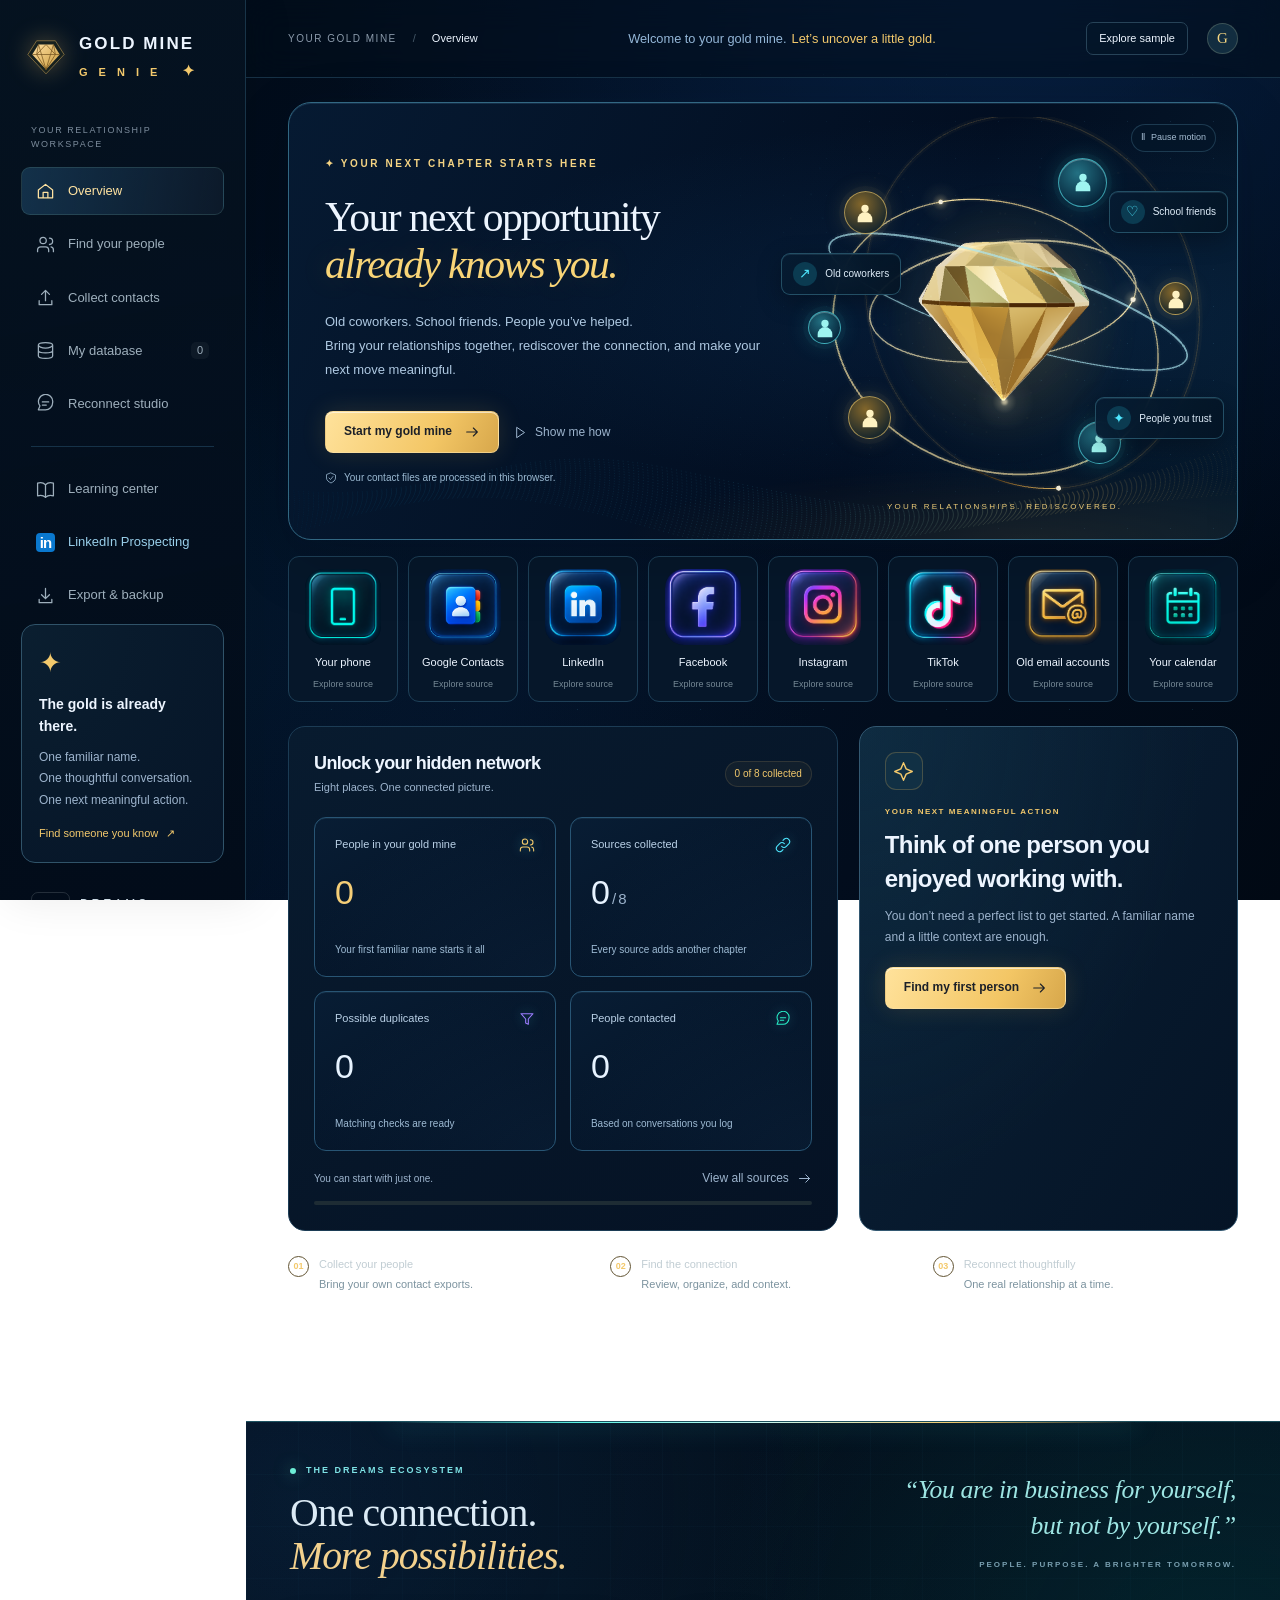
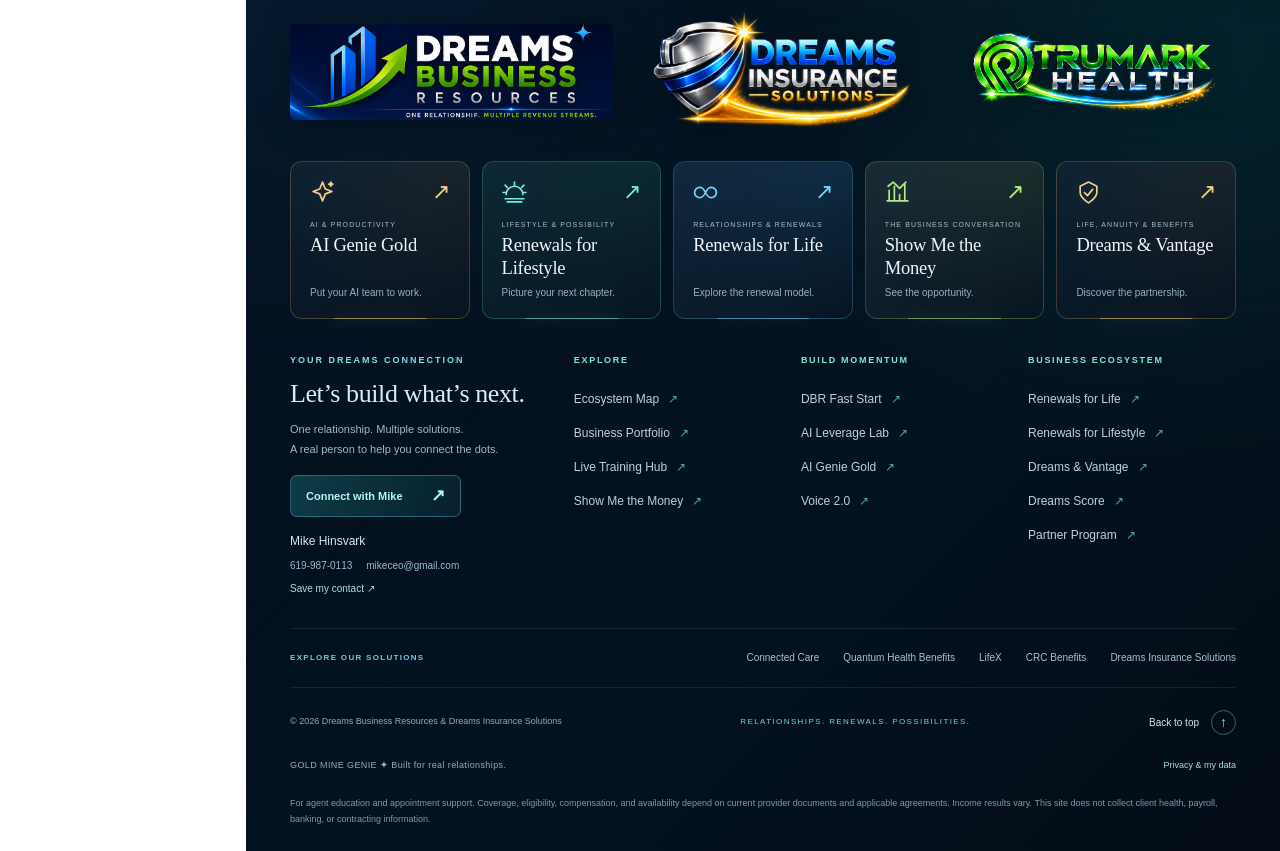
==== commit cd0cefa9: "Add Learning Center artwork to eight Collect Contacts cards" ====
--- a/gold/index.html
+++ b/gold/index.html
@@ -4,8 +4,8 @@
   <meta charset="UTF-8"><meta name="viewport" content="width=device-width, initial-scale=1">
   <meta name="description" content="Rediscover the people you already know. Collect, organize and grow your warm database with Gold Mine Genie.">
   <meta name="theme-color" content="#020b16"><title>Gold Mine Genie · Your relationships. Rediscovered.</title>
-  <link rel="icon" href="assets/gem.svg" type="image/svg+xml"><link rel="stylesheet" href="styles.css"><link rel="stylesheet" href="navy-theme.css">
-  <script defer src="vendor/jszip.min.js"></script><script defer src="engine.js"></script><script defer src="guides.js"></script><script defer src="learning-videos.js"></script><script defer src="app.js"></script>
+  <link rel="icon" href="assets/gem.svg" type="image/svg+xml"><link rel="stylesheet" href="styles.css"><link rel="stylesheet" href="navy-theme.css?v=20261015-collect">
+  <script defer src="vendor/jszip.min.js"></script><script defer src="engine.js"></script><script defer src="guides.js"></script><script defer src="learning-videos.js"></script><script defer src="app.js?v=20261015-collect"></script>
   <script type="module" src="gold-scene.js"></script>
   <link rel="stylesheet" href="ecosystem-footer.css">
 </head>
--- a/gold/navy-theme.css
+++ b/gold/navy-theme.css
@@ -35,8 +35,28 @@
 @media(max-width:560px){.learning-grid--visual{grid-template-columns:minmax(0,1fr)}.lesson--visual .lesson-body{padding:20px}.lesson-heading h3{font-size:18px}.lesson--visual .lesson-format{font-size:12px}.lesson--visual .lesson-creator{font-size:11px}.lesson-actions .btn{font-size:12px}.lesson-actions .text-btn{font-size:12px}}
 @media(prefers-reduced-motion:reduce){.lesson--visual{transition:none}.lesson--visual:hover{transform:none}}
 
-/* Supplied artwork for the eight homepage source buttons. */
-.source-mini-grid{grid-template-columns:repeat(4,minmax(0,1fr))}
+/* Collect Contacts reuses the matching Learning Center covers. */
+.source-grid--visual{gap:18px;align-items:stretch}
+.source-card--visual{padding:0;overflow:hidden;display:flex;flex-direction:column;min-width:0;border-color:#284c68;box-shadow:0 10px 28px #0002;transition:border-color .2s,box-shadow .2s}
+.source-card--visual:hover{border-color:var(--source-accent);box-shadow:0 14px 32px #0004}
+.source-card--visual .number{top:12px;right:12px;z-index:1;display:grid;place-items:center;width:27px;height:27px;border:1px solid #81b7d24d;border-radius:50%;background:#041427e8;color:#c5dfef;font-size:9px;pointer-events:none}
+.source-card-art{display:block;width:100%;aspect-ratio:4/3;padding:0;background:#031529;overflow:hidden;border-bottom:1px solid #2b4d68}
+.source-card-art img{display:block;width:100%;height:100%;object-fit:contain}
+.source-card-art:focus-visible{outline:3px solid var(--gold);outline-offset:-4px}
+.source-card-body{display:flex;flex-direction:column;flex:1;padding:20px;min-width:0}
+.source-card--visual h3{font-size:16px;line-height:1.4;margin:0 0 9px}
+.source-card--visual p{font-size:12px;min-height:38px;line-height:1.7}
+.source-guide-list{display:flex;flex-wrap:wrap;gap:6px;margin-top:12px}
+.source-guide-list span{font-size:9px;line-height:1.6;padding:3px 7px;border:1px solid #31506a;border-radius:5px;color:#afcce1;background:#0a233b}
+.source-card--visual .source-status{padding-top:19px;margin-top:auto;margin-bottom:16px;line-height:1.6;font-size:10px}
+.source-card--visual .btn{min-height:44px;font-size:11px;margin-top:0}
+@media(max-width:1200px){.source-grid--visual{gap:14px}.source-card-body{padding:17px}.source-card--visual h3{font-size:15px}.source-card--visual p{font-size:11px}}
+@media(max-width:760px){.source-grid--visual{grid-template-columns:repeat(2,minmax(0,1fr));gap:14px}.source-card--visual{padding:0}.source-card-body{padding:17px}.source-card--visual .btn{white-space:normal}.source-card--visual .number{width:24px;height:24px;top:9px;right:9px}}
+@media(max-width:560px){.source-grid--visual{grid-template-columns:minmax(0,1fr);gap:19px}.source-card-body{padding:21px}.source-card--visual h3{font-size:18px}.source-card--visual p{font-size:13px;min-height:0}.source-guide-list span{font-size:10px}.source-card--visual .source-status{font-size:11px}.source-card--visual .btn{font-size:12px}}
+@media(prefers-reduced-motion:reduce){.source-card--visual{transition:none}}
+
+/* Supplied artwork for the eight homepage source buttons. */
+.source-mini-grid{grid-template-columns:repeat(4,minmax(0,1fr))}
 .source-mini--visual{min-width:0;min-height:154px;padding:14px 8px 12px}
 .source-mini-art{display:block;width:76px;height:76px;margin:0 auto 10px;overflow:hidden;border-radius:19px;background:#031327;pointer-events:none}
 .source-mini-art img{display:block;width:100%;height:100%;object-fit:contain;transform:scale(var(--source-art-zoom,1.6))}
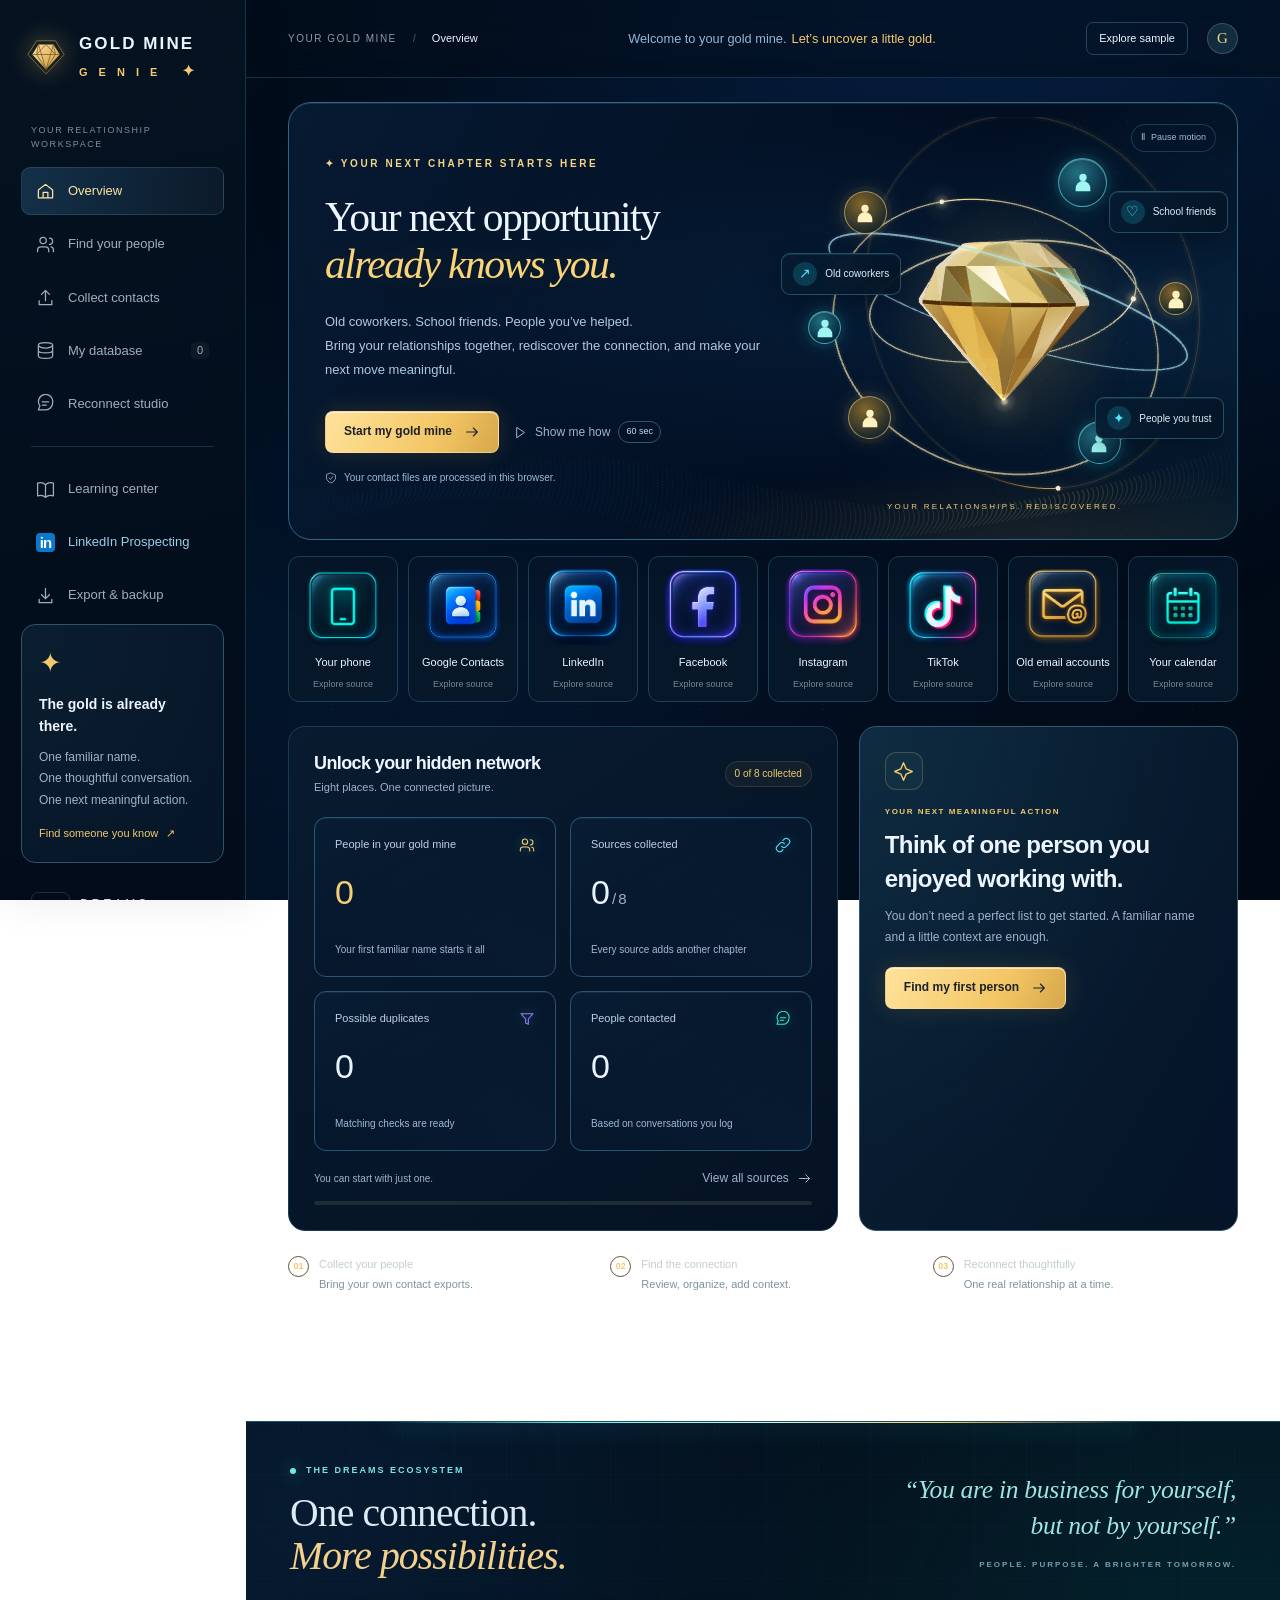
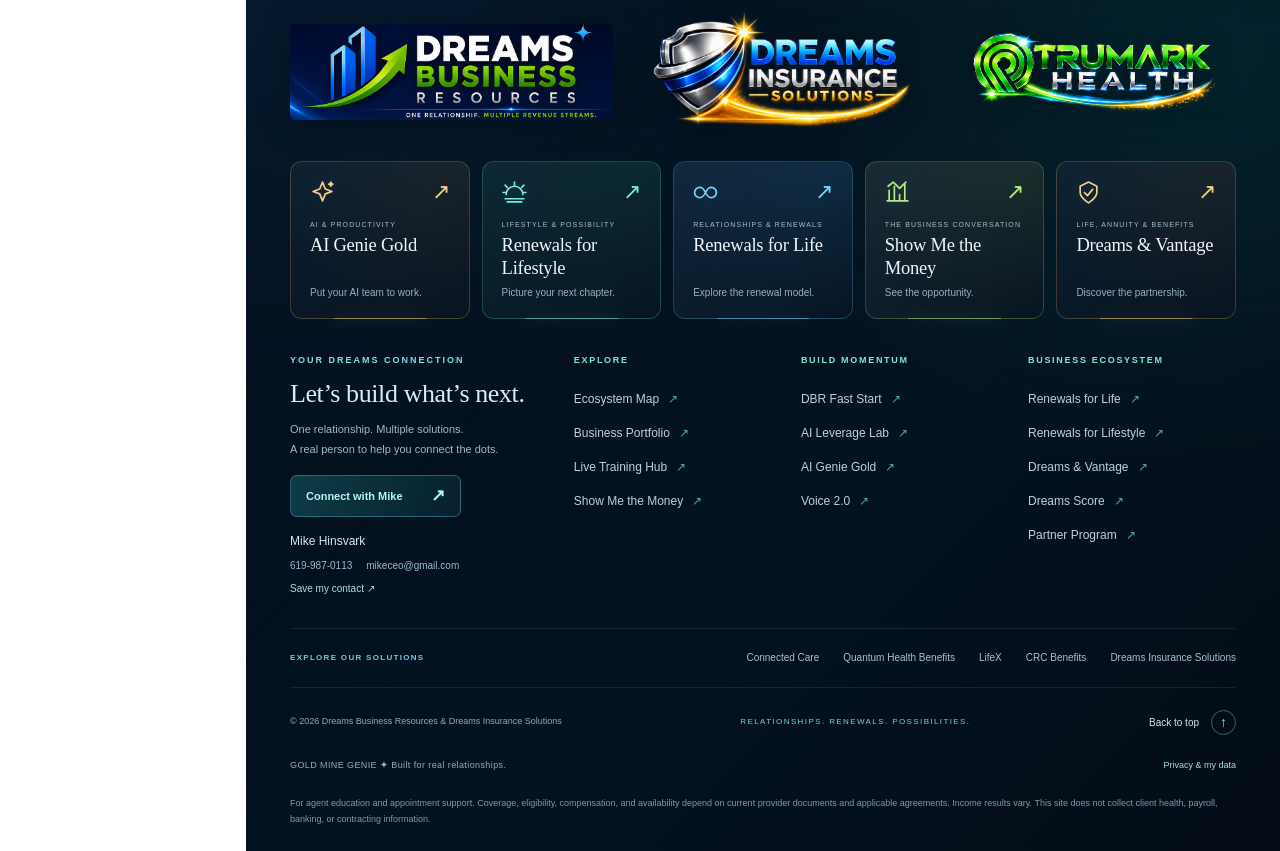
==== commit 40dbab49: "Add 60-second Gold Mine Genie explainer video" ====
--- a/gold/index.html
+++ b/gold/index.html
@@ -4,8 +4,8 @@
   <meta charset="UTF-8"><meta name="viewport" content="width=device-width, initial-scale=1">
   <meta name="description" content="Rediscover the people you already know. Collect, organize and grow your warm database with Gold Mine Genie.">
   <meta name="theme-color" content="#020b16"><title>Gold Mine Genie · Your relationships. Rediscovered.</title>
-  <link rel="icon" href="assets/gem.svg" type="image/svg+xml"><link rel="stylesheet" href="styles.css"><link rel="stylesheet" href="navy-theme.css?v=20261015-collect">
-  <script defer src="vendor/jszip.min.js"></script><script defer src="engine.js"></script><script defer src="guides.js"></script><script defer src="learning-videos.js"></script><script defer src="app.js?v=20261015-collect"></script>
+  <link rel="icon" href="assets/gem.svg" type="image/svg+xml"><link rel="stylesheet" href="styles.css"><link rel="stylesheet" href="navy-theme.css?v=20261015-explainer">
+  <script defer src="vendor/jszip.min.js"></script><script defer src="engine.js"></script><script defer src="guides.js"></script><script defer src="learning-videos.js"></script><script defer src="app.js?v=20261015-explainer"></script>
   <script type="module" src="gold-scene.js"></script>
   <link rel="stylesheet" href="ecosystem-footer.css">
 </head>
--- a/gold/navy-theme.css
+++ b/gold/navy-theme.css
@@ -91,3 +91,27 @@
 @media(max-width:1100px){.home-source-strip .source-mini-grid{grid-template-columns:repeat(4,minmax(0,1fr))}}
 @media(max-width:760px){.topbar--home{height:auto;min-height:91px;flex-wrap:wrap;padding:12px 18px 10px;gap:8px 12px}.topbar--home .topbar-greeting{order:4;flex-basis:100%;font-size:11px}.topbar--home .breadcrumb{flex:1}.topbar--home .top-actions{margin-left:auto}.home-layout{padding-top:16px}.home-scorecards .stat{padding:16px;min-height:140px}.home-scorecards .stat strong{font-size:31px}.home-scorecards .stats{gap:12px}}
 @media(max-width:560px){.home-source-strip .source-mini-grid{grid-template-columns:repeat(2,minmax(0,1fr));gap:12px}.home-source-strip .source-mini--visual{min-height:150px}.home-scorecards .stat{padding:14px 12px}.home-scorecards .stat-label{font-size:10px}.home-scorecards .stat small{font-size:9px}.home-scorecards .panel-heading{gap:12px;align-items:flex-start}.home-scorecards .panel-heading h2{font-size:16px}.home-scorecards .panel-heading .pill{white-space:nowrap}}
+
+/* A quick introduction before the source-by-source guides. */
+.tour-duration{font-size:9px;line-height:1.3;padding:4px 7px;border:1px solid #3c5264;border-radius:20px;color:#c6dcec;white-space:nowrap}
+.explainer-feature{display:grid;grid-template-columns:minmax(0,1.15fr) minmax(0,1fr);gap:0;margin:0 0 28px;border:1px solid #3b596e;border-radius:19px;overflow:hidden;background:radial-gradient(ellipse at 100% 0,#18364b99,transparent 75%),#07182b}
+.explainer-cover{display:block;position:relative;align-self:stretch;padding:0;background:#031326;overflow:hidden;border:0;min-width:0}
+.explainer-cover img{display:block;width:100%;height:100%;aspect-ratio:16/9;object-fit:contain}
+.explainer-play{position:absolute;left:50%;top:42%;transform:translate(-50%,-50%);display:grid;place-items:center;width:66px;height:66px;border:1px solid #ffdf92;border-radius:50%;background:#f4cb77ed;color:#071425;box-shadow:0 0 32px #e8c15b40;transition:background .2s,box-shadow .2s}
+.explainer-play svg{width:24px;height:24px;margin-left:3px;fill:currentColor;stroke-width:1.5}
+.explainer-cover:hover .explainer-play{background:#ffe3a0;box-shadow:0 0 44px #e8c15b70}
+.explainer-cover:focus-visible{outline:3px solid #ffe3a0;outline-offset:-4px}
+.explainer-duration{position:absolute;right:15px;top:15px;padding:6px 10px;border:1px solid #e7c87866;border-radius:20px;background:#041426ed;color:#f7d897;font-size:9px;letter-spacing:1px}
+.explainer-copy{padding:clamp(22px,2.4vw,38px);align-self:center;min-width:0}
+.explainer-copy .eyebrow{font-size:9px;letter-spacing:1.6px}
+.explainer-copy h2{font:clamp(25px,2.6vw,39px)/1.17 var(--serif);color:#f4dfb6;letter-spacing:-.5px;margin:13px 0}
+.explainer-copy p{font-size:12px;line-height:1.8;margin:0 0 20px;color:#adc7dc;max-width:440px}
+.explainer-copy .btn{font-size:12px;min-height:44px;white-space:normal}
+.explainer-next{display:block;font-size:10px;line-height:1.7;color:#8dacc3;margin-top:13px}
+dialog.explainer-dialog{width:min(1120px,calc(100vw - 32px));max-height:90vh;max-height:90dvh}
+.explainer-video{display:block;width:100%;aspect-ratio:16/9;max-height:calc(90vh - 230px);max-height:calc(90dvh - 230px);object-fit:contain;border:1px solid #35536b;border-radius:12px;background:#020b16}
+.explainer-actions{display:flex;gap:16px;align-items:center;justify-content:space-between;margin-top:19px}
+.explainer-actions p{font-size:11px;color:#a7c4d9;line-height:1.7}
+.explainer-actions .btn{min-height:44px;font-size:12px}
+@media(max-width:1000px){.explainer-feature{grid-template-columns:minmax(0,1fr)}.explainer-cover img{height:auto}.explainer-copy{padding:26px}.explainer-copy h2{font-size:31px}.explainer-copy p{max-width:640px}}
+@media(max-width:560px){.explainer-feature{border-radius:14px}.explainer-copy{padding:22px}.explainer-copy h2{font-size:28px}.explainer-play{width:54px;height:54px}.explainer-duration{font-size:8px;right:10px;top:10px}.explainer-actions{align-items:stretch;flex-direction:column;gap:12px}.explainer-video{max-height:none;border-radius:8px}.explainer-dialog .dialog-header h2{font-size:23px}.explainer-actions .btn{width:100%;white-space:normal}.tour-duration{font-size:8px}}
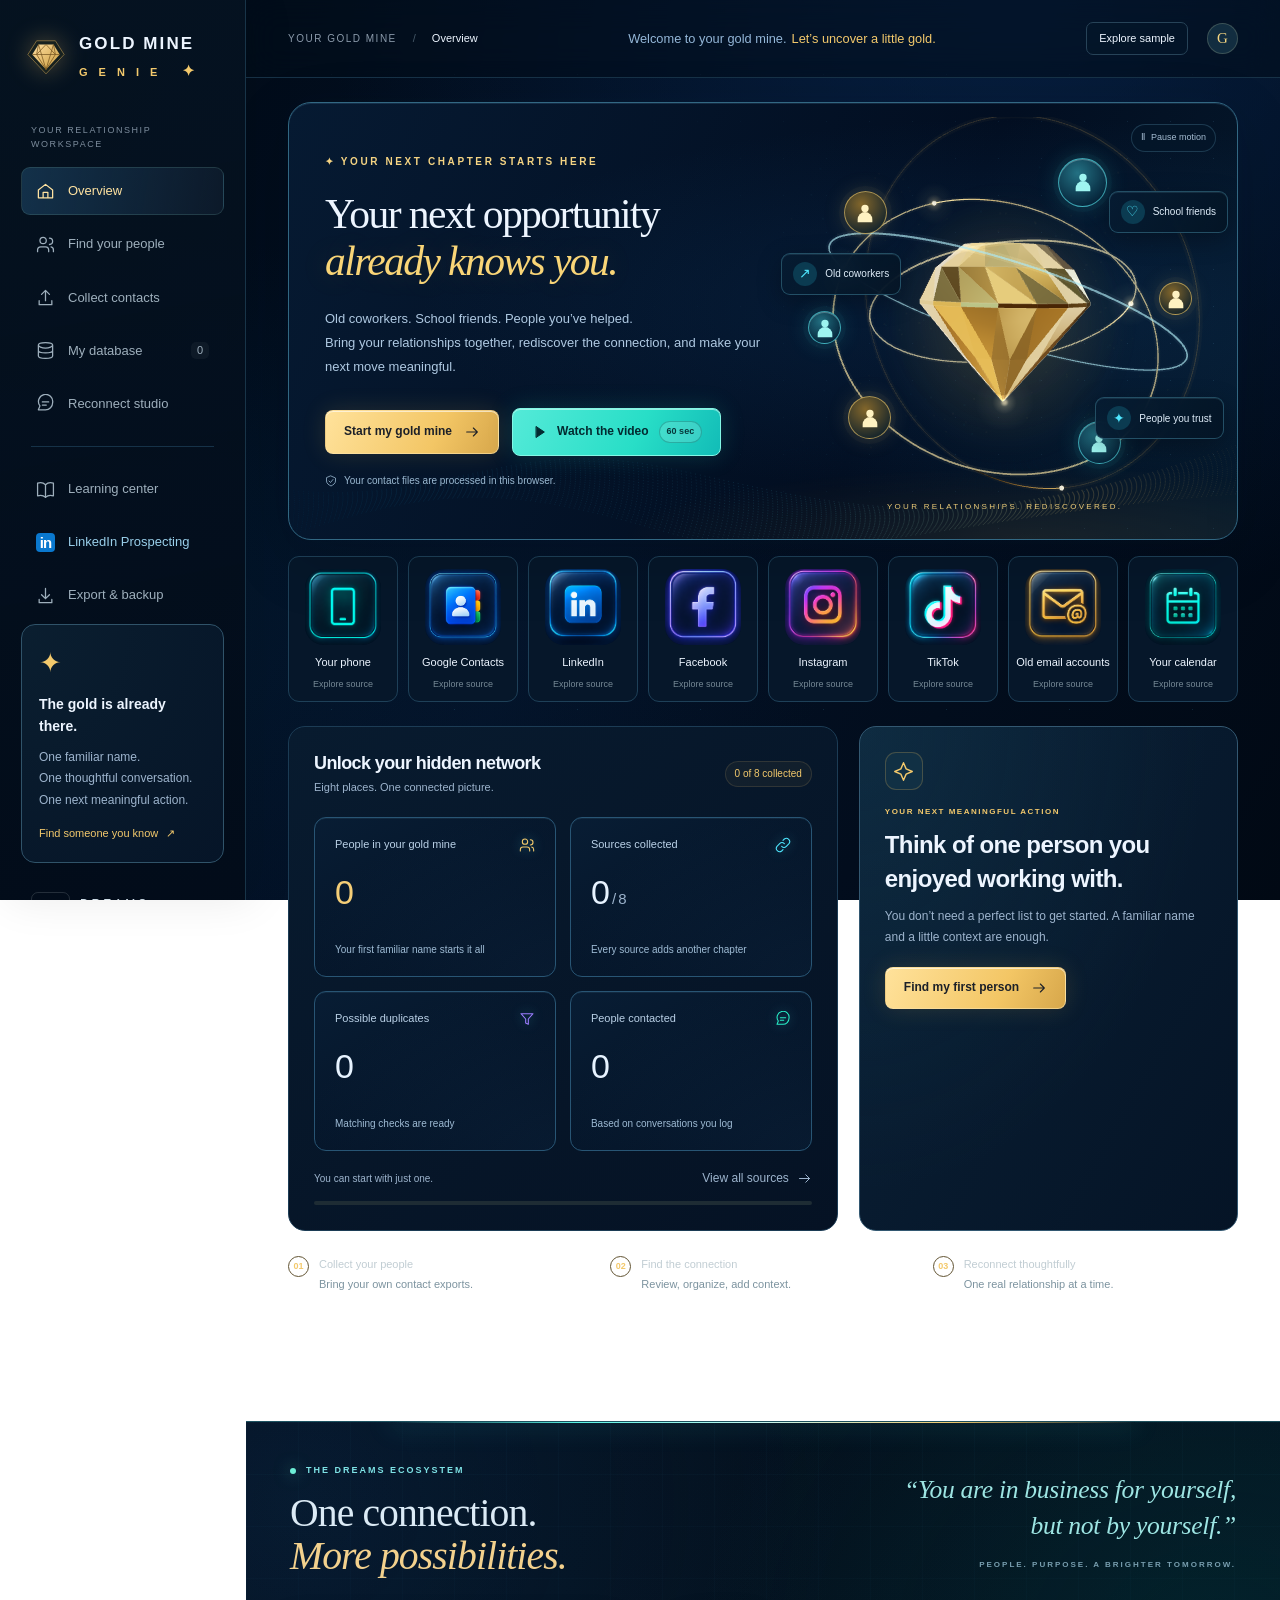
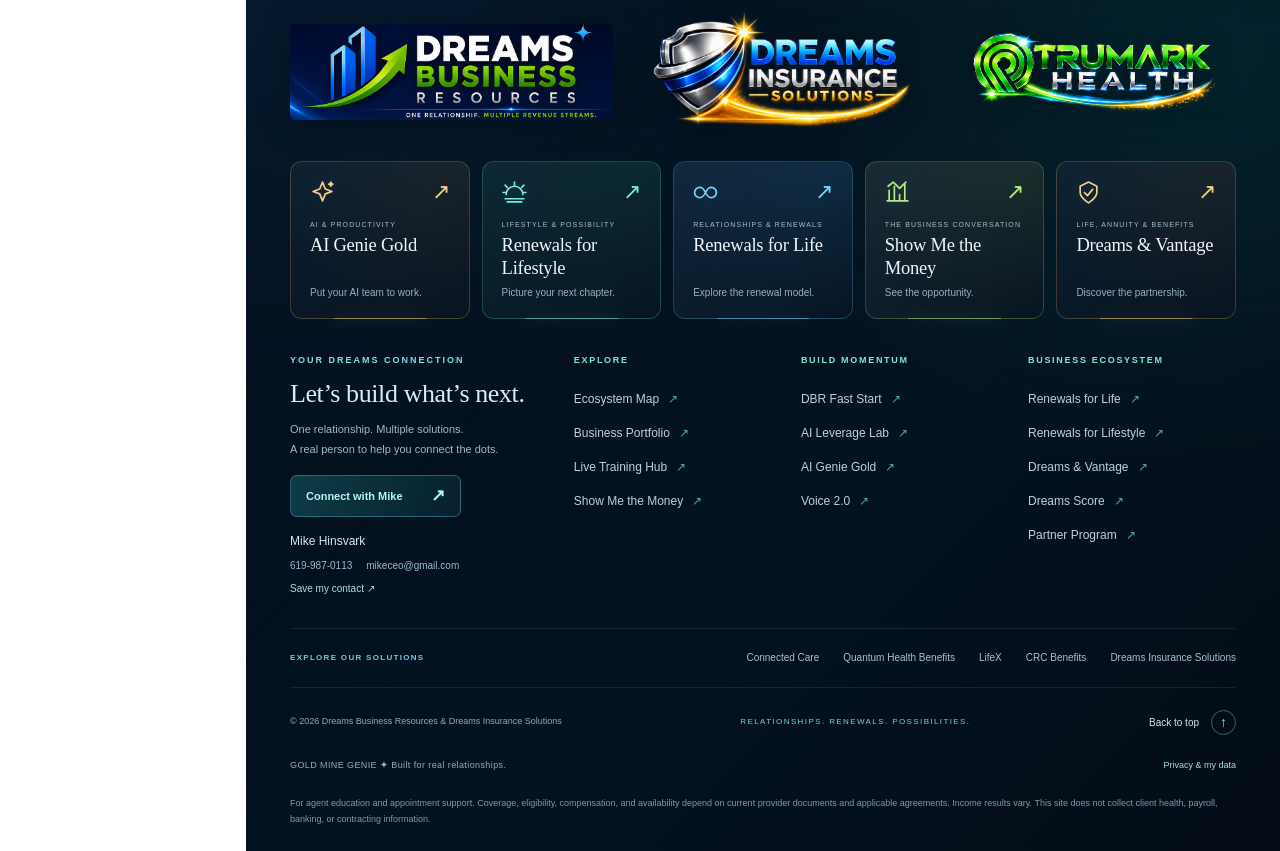
==== commit 3dd392f8: "Make the explainer video button prominent in teal" ====
--- a/gold/index.html
+++ b/gold/index.html
@@ -4,8 +4,8 @@
   <meta charset="UTF-8"><meta name="viewport" content="width=device-width, initial-scale=1">
   <meta name="description" content="Rediscover the people you already know. Collect, organize and grow your warm database with Gold Mine Genie.">
   <meta name="theme-color" content="#020b16"><title>Gold Mine Genie · Your relationships. Rediscovered.</title>
-  <link rel="icon" href="assets/gem.svg" type="image/svg+xml"><link rel="stylesheet" href="styles.css"><link rel="stylesheet" href="navy-theme.css?v=20261015-explainer">
-  <script defer src="vendor/jszip.min.js"></script><script defer src="engine.js"></script><script defer src="guides.js"></script><script defer src="learning-videos.js"></script><script defer src="app.js?v=20261015-explainer"></script>
+  <link rel="icon" href="assets/gem.svg" type="image/svg+xml"><link rel="stylesheet" href="styles.css"><link rel="stylesheet" href="navy-theme.css?v=20261015-video-button">
+  <script defer src="vendor/jszip.min.js"></script><script defer src="engine.js"></script><script defer src="guides.js"></script><script defer src="learning-videos.js"></script><script defer src="app.js?v=20261015-video-button"></script>
   <script type="module" src="gold-scene.js"></script>
   <link rel="stylesheet" href="ecosystem-footer.css">
 </head>
--- a/gold/navy-theme.css
+++ b/gold/navy-theme.css
@@ -115,3 +115,11 @@
 .explainer-actions .btn{min-height:44px;font-size:12px}
 @media(max-width:1000px){.explainer-feature{grid-template-columns:minmax(0,1fr)}.explainer-cover img{height:auto}.explainer-copy{padding:26px}.explainer-copy h2{font-size:31px}.explainer-copy p{max-width:640px}}
 @media(max-width:560px){.explainer-feature{border-radius:14px}.explainer-copy{padding:22px}.explainer-copy h2{font-size:28px}.explainer-play{width:54px;height:54px}.explainer-duration{font-size:8px;right:10px;top:10px}.explainer-actions{align-items:stretch;flex-direction:column;gap:12px}.explainer-video{max-height:none;border-radius:8px}.explainer-dialog .dialog-header h2{font-size:23px}.explainer-actions .btn{width:100%;white-space:normal}.tour-duration{font-size:8px}}
+
+/* Make the explainer easy to find beside the gold start button. */
+.btn-video{background:linear-gradient(115deg,#54ead8,#28dec7 60%,#12bcb7);border:1px solid #83f7e5;color:#032a30;box-shadow:inset 0 1px #d8fff799,0 0 24px #28dec72b;min-height:44px;gap:10px}
+.btn-video:hover{background:linear-gradient(115deg,#88f7e8,#43ead5 60%,#20cdc6);box-shadow:0 0 30px #28dec74d;color:#032a30}
+.btn-video:focus-visible{outline:3px solid #e5fffa;outline-offset:4px}
+.btn-video svg{fill:currentColor;stroke-width:1.5}
+.btn-video .tour-duration{color:#06373a;border-color:#0a6b6866;background:#e2fff52b;font-weight:600}
+.hero .button-row .btn{min-height:44px}
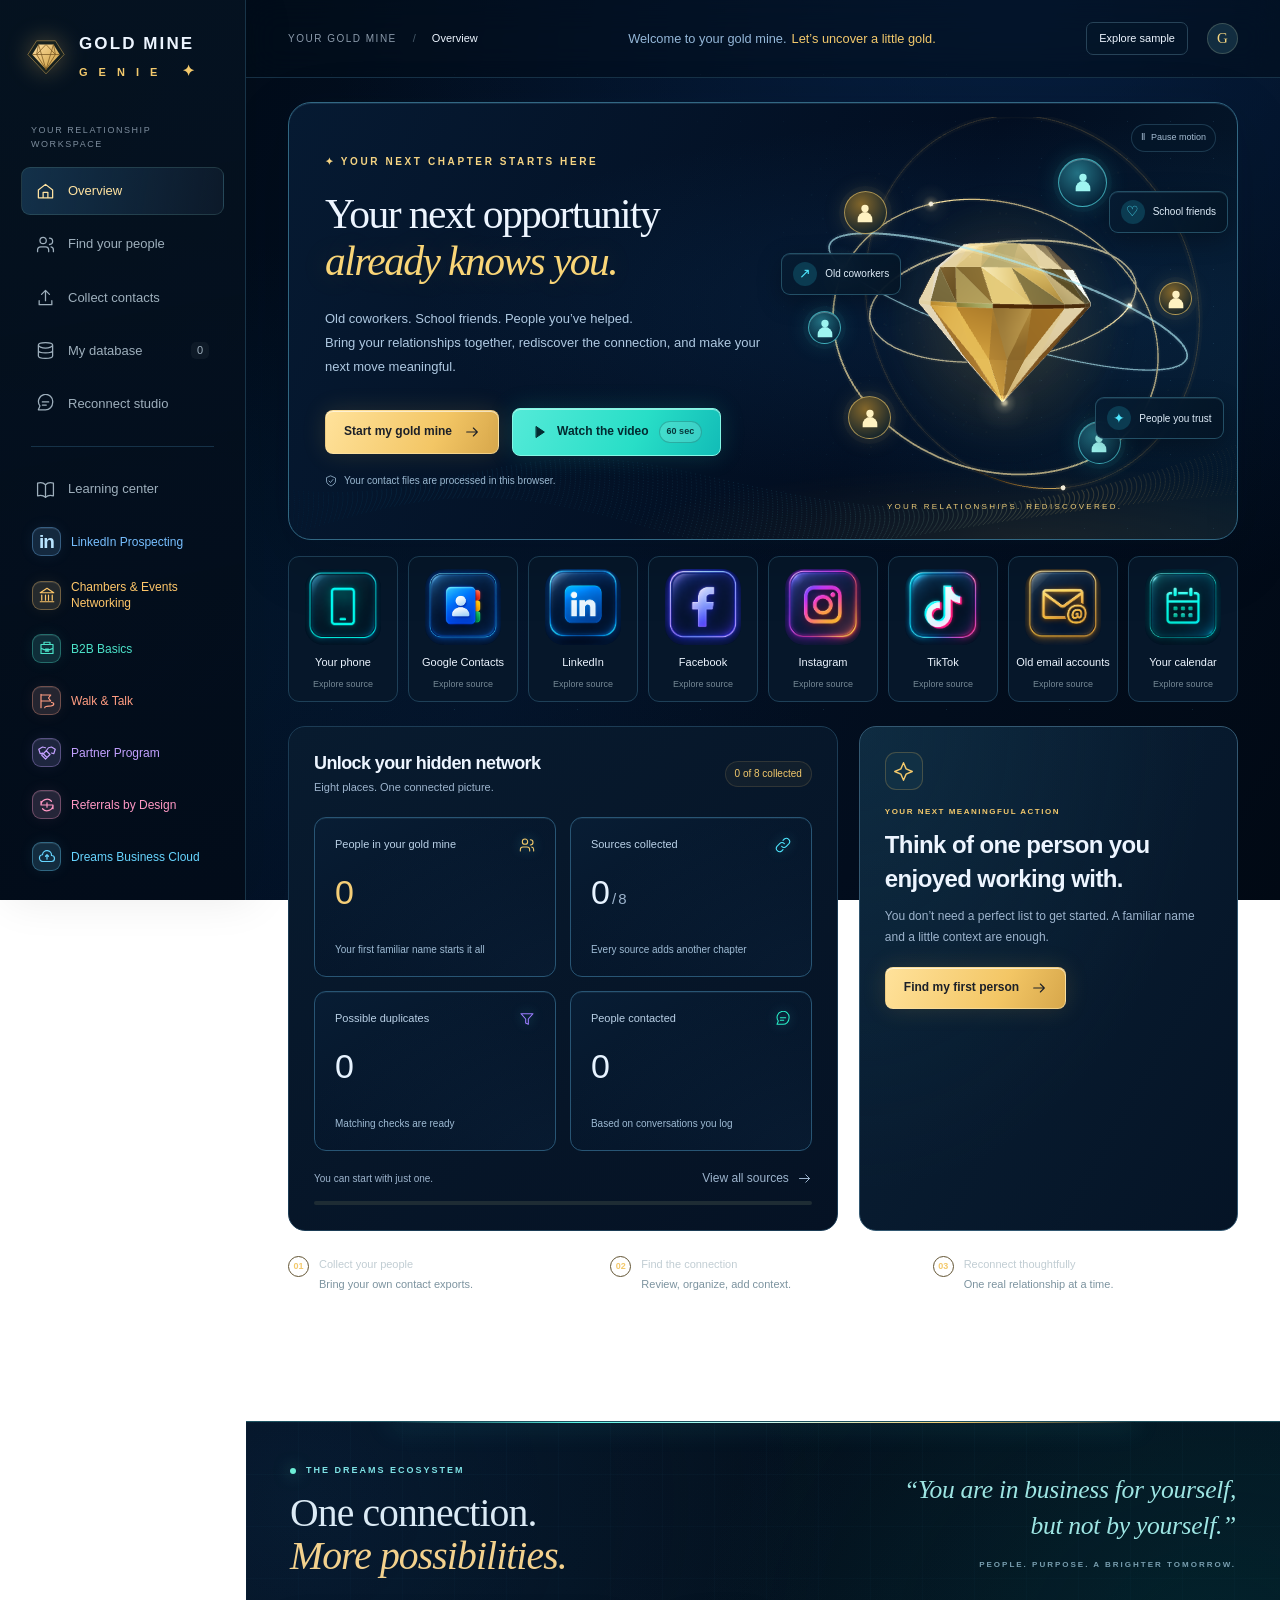
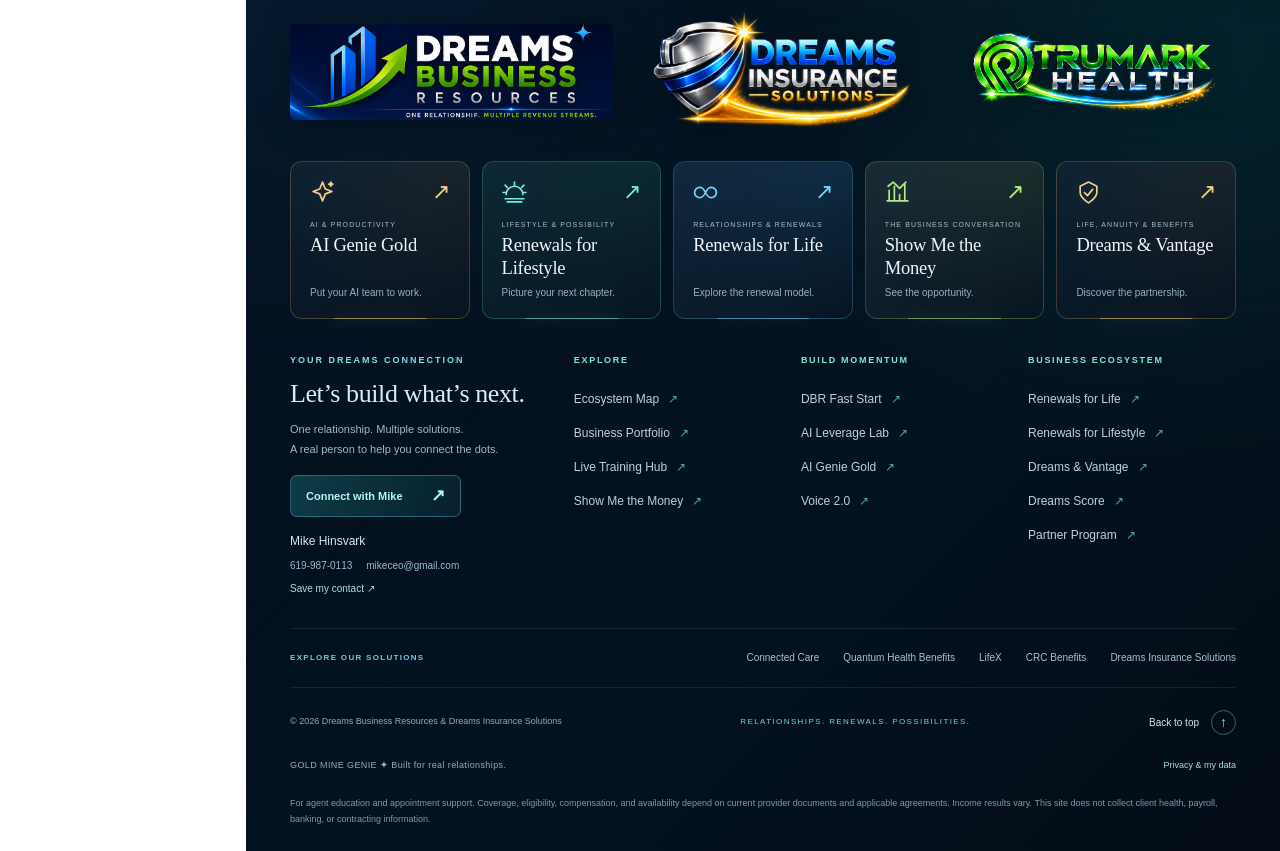
==== commit a1fe57b0: "Add six colorful Gold Mine prospecting playbooks" ====
--- a/gold/index.html
+++ b/gold/index.html
@@ -5,16 +5,23 @@
   <meta name="description" content="Rediscover the people you already know. Collect, organize and grow your warm database with Gold Mine Genie.">
   <meta name="theme-color" content="#020b16"><title>Gold Mine Genie · Your relationships. Rediscovered.</title>
   <link rel="icon" href="assets/gem.svg" type="image/svg+xml"><link rel="stylesheet" href="styles.css"><link rel="stylesheet" href="navy-theme.css?v=20261015-video-button">
-  <script defer src="vendor/jszip.min.js"></script><script defer src="engine.js"></script><script defer src="guides.js"></script><script defer src="learning-videos.js"></script><script defer src="app.js?v=20261015-video-button"></script>
+  <script defer src="vendor/jszip.min.js"></script><script defer src="engine.js"></script><script defer src="guides.js"></script><script defer src="learning-videos.js"></script><script defer src="playbooks/navigation.js?v=20261015-playbooks"></script><script defer src="app.js?v=20261015-playbooks"></script>
   <script type="module" src="gold-scene.js"></script>
   <link rel="stylesheet" href="ecosystem-footer.css">
+  <link rel="stylesheet" href="playbooks/playbooks.css?v=20261015-playbooks">
 </head>
 <body>
   <a class="skip" href="#main">Skip to workspace</a>
   <aside class="sidebar">
     <a class="brand" href="#home"><img src="assets/gem.svg" alt=""><span>GOLD MINE<span class="brand-genie">G E N I E <i>✦</i></span></span></a>
     <div class="side-label">YOUR RELATIONSHIP WORKSPACE</div>
-    <nav id="navigation" aria-label="Main navigation"><a class="nav-item nav-resource" href="linkedin/" target="_blank" rel="noopener" aria-label="LinkedIn Prospecting (opens in a new tab)"><span class="nav-linkedin-mark" aria-hidden="true">in</span><span>LinkedIn Prospecting</span></a></nav>
+    <nav id="navigation" aria-label="Main navigation"><a class="nav-item resource-link" href="linkedin/" style="--nav-color:#77bfff" target="_blank" rel="noopener noreferrer" aria-label="LinkedIn Prospecting (opens in a new tab)"><span class="resource-symbol" aria-hidden="true"><b class="in-mark">in</b></span><span>LinkedIn Prospecting</span></a>
+<a class="nav-item resource-link" href="chambers/" style="--nav-color:#ffc76a" target="_blank" rel="noopener noreferrer" aria-label="Chambers &amp; Events Networking (opens in a new tab)"><span class="resource-symbol" aria-hidden="true"><svg viewBox="0 0 24 24" aria-hidden="true"><path d="M3 9h18L12 3 3 9Zm2 3v7m5-7v7m4-7v7m5-7v7M3 21h18"/></svg></span><span>Chambers &amp; Events Networking</span></a>
+<a class="nav-item resource-link" href="b2b-basics/" style="--nav-color:#4ce2c9" target="_blank" rel="noopener noreferrer" aria-label="B2B Basics (opens in a new tab)"><span class="resource-symbol" aria-hidden="true"><svg viewBox="0 0 24 24" aria-hidden="true"><path d="M4 6h16v12H4V6Zm4 0V3h8v3M4 11c5 3 11 3 16 0M10 12h4v3h-4z"/></svg></span><span>B2B Basics</span></a>
+<a class="nav-item resource-link" href="walk-and-talk/" style="--nav-color:#ff9d82" target="_blank" rel="noopener noreferrer" aria-label="Walk &amp; Talk (opens in a new tab)"><span class="resource-symbol" aria-hidden="true"><svg viewBox="0 0 24 24" aria-hidden="true"><path d="M4 21V3m0 1h13l-3 4 3 4H4M9 21c0-4 12 0 12-5 0-2-3-2-3-2"/></svg></span><span>Walk &amp; Talk</span></a>
+<a class="nav-item resource-link" href="partners/" style="--nav-color:#c3a1ff" target="_blank" rel="noopener noreferrer" aria-label="Partner Program (opens in a new tab)"><span class="resource-symbol" aria-hidden="true"><svg viewBox="0 0 24 24" aria-hidden="true"><path d="M8 12l3-3 5 5-4 4-6-6-3 1-2-6 5-3 4 1m1 4 3-4 4-1 5 3-2 6-3-1M6 12l-1 3 5 5 2-2"/></svg></span><span>Partner Program</span></a>
+<a class="nav-item resource-link" href="referrals/" style="--nav-color:#ff98c4" target="_blank" rel="noopener noreferrer" aria-label="Referrals by Design (opens in a new tab)"><span class="resource-symbol" aria-hidden="true"><svg viewBox="0 0 24 24" aria-hidden="true"><path d="M18 7a8 8 0 0 0-14 5m0-5v5h5m-3 5a8 8 0 0 0 14-5m0 5v-5h-5M12 9v6m-3-3h6"/></svg></span><span>Referrals by Design</span></a>
+<a class="nav-item resource-link" href="business-cloud/" style="--nav-color:#67d5ff" target="_blank" rel="noopener noreferrer" aria-label="Dreams Business Cloud (opens in a new tab)"><span class="resource-symbol" aria-hidden="true"><svg viewBox="0 0 24 24" aria-hidden="true"><path d="M7 18h11a4 4 0 0 0 0-8 6 6 0 0 0-12-1 4.5 4.5 0 0 0 1 9Zm3-7 2-2 2 2m-2-2v6"/></svg></span><span>Dreams Business Cloud</span></a></nav>
     <div class="side-guide"><span class="tiny-star">✦</span><h3>The gold is already there.</h3><p>One familiar name.<br>One thoughtful conversation.<br>One next meaningful action.</p><button class="text-btn" data-route="finder">Find someone you know <span>↗</span></button></div>
     <div class="sidebar-foot"><div class="dbr-mark">D</div><span>DREAMS<small>BUSINESS RESOURCES</small></span></div>
   </aside>
--- a/gold/playbooks/playbooks.css
+++ b/gold/playbooks/playbooks.css
@@ -0,0 +1,178 @@
+/* Shared relationship playbooks. Each destination has its own accent and symbol. */
+.sidebar { overflow-y: auto; scrollbar-width: thin; scrollbar-color: #2a4c64 transparent; }
+.sidebar > * { flex-shrink: 0; }
+.sidebar .nav-item.resource-link { color: var(--nav-color); gap: 10px; font-size: 12px; line-height: 1.35; padding: 8px 10px; min-height: 46px; }
+.resource-symbol { width: 29px; height: 29px; flex: 0 0 29px; display: grid; place-items: center; border-radius: 9px; background: color-mix(in srgb,var(--nav-color) 12%,#071525); border: 1px solid color-mix(in srgb,var(--nav-color) 35%,transparent); box-shadow: inset 0 1px 0 #ffffff16,0 0 15px color-mix(in srgb,var(--nav-color) 8%,transparent); }
+.resource-symbol svg { width: 18px; height: 18px; }
+.resource-symbol .in-mark { font: bold 19px/1 Arial,sans-serif; letter-spacing: -1px; color: #b9e4ff; }
+.sidebar .resource-link:hover,.sidebar .resource-link.active { color: var(--nav-color); border-color: color-mix(in srgb,var(--nav-color) 35%,transparent); background: linear-gradient(110deg,color-mix(in srgb,var(--nav-color) 14%,#061426),#061426); }
+.sidebar .resource-link.active .resource-symbol { box-shadow: 0 0 16px color-mix(in srgb,var(--nav-color) 20%,transparent); }
+.playbook-page { --accent: #ffc76a; --ink: #04121f; --muted: #a8bfd2; color-scheme: dark; }
+.playbook-page .sidebar { padding-top: 24px; }
+.playbook-page .brand { padding-bottom: 25px; }
+.playbook-page .side-label { margin-bottom: 10px; }
+.playbook-page .sidebar .nav-item:not(.resource-link) { padding-top: 9px; padding-bottom: 9px; }
+.playbook-page .nav-divider { margin-top: 12px; margin-bottom: 12px; }
+.playbook-page .sidebar-foot { margin-top: 24px; }
+.playbook-page .topbar { height: 68px; }
+.playbook-page .breadcrumb { gap: 10px; }
+.playbook-page .breadcrumb a { font-size: 9px; letter-spacing: 1.2px; color: #8daec8; }
+.playbook-page .breadcrumb span { font-size: 12px; color: #c4d6e6; }
+.playbook-page .topbar > a { font-size: 12px; white-space: nowrap; }
+.playbook-main { max-width: 1550px; margin: auto; padding: 26px 34px 50px; }
+.playbook-main section[id] { scroll-margin-top: 24px; }
+.playbook-main .eyebrow { color: var(--accent); font-size: 10px; letter-spacing: 2px; line-height: 1.6; }
+.playbook-main p { font-size: 14px; line-height: 1.85; }
+.playbook-main .btn { display: inline-flex; align-items: center; justify-content: center; gap: 12px; padding: 14px 19px; min-height: 48px; font-size: 13px; line-height: 1.4; }
+.playbook-main .btn-accent { color: #04202a; background: linear-gradient(120deg,color-mix(in srgb,var(--accent) 60%,white),var(--accent)); border: 1px solid color-mix(in srgb,var(--accent) 50%,white); box-shadow: 0 7px 25px color-mix(in srgb,var(--accent) 12%,transparent); font-weight: 650; }
+.playbook-main .btn-secondary { background: #0b2337; border: 1px solid #32546b; color: #d3e6f5; }
+.playbook-main .btn:hover { filter: brightness(1.1); transform: translateY(-1px); }
+.playbook-main .text-btn { color: var(--accent); font-size: 13px; min-height: 44px; display: inline-flex; align-items: center; }
+.pb-hero { display: grid; grid-template-columns: 1fr 1.05fr; align-items: center; min-height: 480px; gap: 20px; border: 1px solid color-mix(in srgb,var(--accent) 28%,#1b3c51); border-radius: 24px; padding: 38px 38px 34px; position: relative; overflow: hidden; background: radial-gradient(ellipse at 80% 40%,color-mix(in srgb,var(--accent) 12%,transparent),transparent 67%),linear-gradient(145deg,#09223b,#030e1f 80%); box-shadow: inset 0 1px 0 #d0eeff12,0 20px 65px #0002; }
+.pb-hero::after { content: ''; pointer-events: none; position: absolute; inset: 0; background-image: radial-gradient(#bad8eb30 .7px,transparent .7px); background-size: 28px 28px; opacity: .3; mask-image: linear-gradient(90deg,transparent,black); }
+.pb-hero-copy { position: relative; z-index: 1; min-width: 0; }
+.pb-hero h1 { font-size: clamp(33px,3.2vw,56px); font-weight: 600; letter-spacing: -1.7px; line-height: 1.08; margin: 18px 0; }
+.pb-hero h1 em { display: block; margin-top: 14px; color: var(--accent); font: italic 400 .88em/1.15 var(--serif); letter-spacing: -1px; }
+.pb-hero-copy > p { max-width: 480px; color: #b5cfe4; font-size: 14px; }
+.pb-actions { display: flex; gap: 12px 20px; align-items: center; flex-wrap: wrap; margin-top: 25px; }
+.pb-hero-tags { display: flex; gap: 7px; flex-wrap: wrap; margin-top: 23px; }
+.pb-hero-tags span { font-size: 9px; letter-spacing: .4px; color: #b3c7d7; border: 1px solid #35526a; background: #04142288; border-radius: 20px; padding: 5px 9px; }
+.pb-art { margin: 0; min-width: 0; position: relative; z-index: 1; }
+.pb-art img { display: block; width: 100%; height: auto; filter: drop-shadow(0 20px 25px #0004); }
+.pb-art figcaption { text-align: center; color: var(--accent); font-size: 9px; letter-spacing: 2px; text-transform: uppercase; padding-top: 5px; }
+.pb-index { display: flex; align-items: center; gap: 6px; flex-wrap: wrap; margin: 14px 0 0; padding: 8px 0 20px; border-bottom: 1px solid #244055; }
+.pb-index a { display: flex; align-items: center; min-height: 40px; gap: 8px; font-size: 12px; color: #a9c1d4; padding: 6px 12px; border-radius: 8px; }
+.pb-index b { color: var(--accent); font-size: 9px; font-weight: 500; }
+.pb-index a:hover { color: white; background: #0c2940; }
+.pb-section { padding-top: 48px; }
+.pb-heading { display: flex; align-items: end; justify-content: space-between; gap: 35px; margin-bottom: 24px; }
+.pb-heading h2 { font: 400 clamp(29px,2.65vw,42px)/1.12 var(--serif); letter-spacing: -.7px; margin-top: 11px; }
+.pb-heading h2 em { color: var(--accent); font-weight: 400; }
+.pb-heading > p { max-width: 400px; font-size: 13px; }
+.pb-grid { display: grid; gap: 17px; }
+.pb-grid.two { grid-template-columns: repeat(2,minmax(0,1fr)); }
+.pb-grid.three { grid-template-columns: repeat(3,minmax(0,1fr)); }
+.pb-grid.four { grid-template-columns: repeat(4,minmax(0,1fr)); }
+.pb-card { border: 1px solid #26465c; border-radius: 16px; padding: 25px; background: linear-gradient(145deg,#0b2337,#051525); min-width: 0; }
+.pb-card .card-icon { color: var(--accent); width: 43px; height: 43px; border: 1px solid color-mix(in srgb,var(--accent) 30%,transparent); background: color-mix(in srgb,var(--accent) 9%,#061627); display: grid; place-items: center; border-radius: 12px; margin-bottom: 19px; }
+.pb-card h3 { font-size: 18px; font-weight: 550; line-height: 1.35; margin-bottom: 10px; }
+.pb-card p { font-size: 13px; }
+.pb-card > .eyebrow { margin-bottom: 11px; }
+.pb-card .text-btn { margin-top: 10px; }
+.pb-card .number { color: var(--accent); font-size: 11px; letter-spacing: 1px; display: block; margin-bottom: 20px; }
+.pb-card ul, .pb-bullets { margin: 14px 0 0; padding-left: 19px; color: #a8c1d5; font-size: 13px; line-height: 1.8; }
+.pb-card li,.pb-bullets li { margin-bottom: 7px; padding-left: 3px; }
+.pb-card li::marker,.pb-bullets li::marker { color: var(--accent); }
+.pb-split { display: grid; grid-template-columns: 1fr 1.15fr; gap: 22px; }
+.pb-highlight { padding: 29px; background: radial-gradient(ellipse at 0 0,color-mix(in srgb,var(--accent) 12%,transparent),transparent 80%),#071a2c; border: 1px solid color-mix(in srgb,var(--accent) 32%,#193c50); border-radius: 17px; }
+.pb-highlight h3 { font: 400 30px/1.2 var(--serif); margin: 10px 0 15px; }
+.pb-highlight p { font-size: 13px; }
+.pb-checklist { margin-top: 16px; }
+.pb-checklist label { display: flex; gap: 13px; align-items: flex-start; border-top: 1px solid #284558; padding: 16px 0; cursor: pointer; }
+.pb-checklist input { accent-color: var(--accent); width: 20px; height: 20px; flex: 0 0 20px; margin: 2px 0 0; }
+.pb-checklist strong { font-weight: 550; font-size: 13px; display: block; color: #deebf5; }
+.pb-checklist small { display: block; color: #9ab9d0; font-size: 12px; line-height: 1.7; margin-top: 4px; }
+.pb-checklist input:checked + span strong { color: var(--accent); }
+.pb-progress { display: flex; align-items: center; justify-content: space-between; gap: 15px; margin-top: 8px; font-size: 11px; color: #a3c1d5; }
+.pb-progress progress { width: 40%; height: 6px; border: 0; accent-color: var(--accent); border-radius: 8px; overflow: hidden; }
+.pb-progress progress::-webkit-progress-bar { background: #254455; }
+.pb-progress progress::-webkit-progress-value { background: var(--accent); }
+.pb-field { display: block; font-size: 12px; color: #c2d9e9; }
+.pb-field input,.pb-field select { width: 100%; background: #041321; border: 1px solid #35586e; border-radius: 9px; color: #f0f7fb; padding: 12px 13px; min-height: 46px; margin-top: 7px; }
+.pb-field input::placeholder { color: #839fb5; }
+.pb-fields { display: grid; grid-template-columns: repeat(3,minmax(0,1fr)); gap: 14px; margin: 20px 0; }
+.pb-note { font-size: 11px!important; line-height: 1.7!important; color: #90adc1!important; margin-top: 14px; }
+.pb-banner { border: 1px solid color-mix(in srgb,var(--accent) 28%,#224156); border-radius: 15px; padding: 23px 26px; display: flex; justify-content: space-between; align-items: center; gap: 24px; background: linear-gradient(110deg,color-mix(in srgb,var(--accent) 9%,#071828),#071828); margin-top: 22px; }
+.pb-banner h3 { margin-bottom: 6px; font-size: 18px; }
+.pb-banner p { font-size: 13px; max-width: 650px; }
+.pb-banner > a { flex-shrink: 0; }
+.pb-quote { font: italic 400 23px/1.5 var(--serif); color: #d5e8f3; margin: 20px 0; border-left: 2px solid var(--accent); padding-left: 22px; }
+.pb-script-library { border: 1px solid #2c5068; border-radius: 18px; overflow: hidden; background: #061726; }
+.pb-script-tabs { display: flex; flex-wrap: wrap; background: #071e32; border-bottom: 1px solid #294b61; padding: 10px; gap: 7px; }
+.pb-script-tabs button { font-size: 12px; padding: 11px 15px; min-height: 44px; border: 1px solid transparent; border-radius: 8px; color: #b6cfe2; background: transparent; }
+.pb-script-tabs button[aria-selected="true"] { border-color: color-mix(in srgb,var(--accent) 40%,#28475a); color: var(--accent); background: color-mix(in srgb,var(--accent) 9%,#092032); }
+.pb-script-panel { padding: 28px; }
+.pb-script-panel[hidden] { display: none; }
+.pb-script-top { display: flex; justify-content: space-between; align-items: center; gap: 20px; margin-bottom: 18px; }
+.pb-script-top span { font-size: 10px; letter-spacing: 1px; color: var(--accent); }
+.pb-copy { min-height: 42px; padding: 8px 13px; border: 1px solid #3c6178; border-radius: 8px; background: #0b2a40; color: #d4edfb; font-size: 12px; }
+.pb-copy:hover { background: #123d56; }
+.pb-script-text { white-space: pre-line; color: #dfedf5!important; font-size: 15px!important; max-width: 850px; }
+.pb-script-tip { margin-top: 22px; padding-top: 16px; border-top: 1px solid #294759; font-size: 12px!important; color: #9dbbd0; }
+.pb-personalize { padding: 22px 25px; margin-bottom: 18px; background: #0a2237; border: 1px solid #294a62; border-radius: 15px; }
+.pb-personalize .pb-fields { margin-bottom: 7px; }
+.pb-personalize h3 { font-size: 17px; }
+.pb-steps { list-style: none; padding: 0; margin: 0; counter-reset: pb-steps; }
+.pb-steps li { position: relative; padding: 0 0 27px 53px; counter-increment: pb-steps; }
+.pb-steps li:last-child { padding-bottom: 0; }
+.pb-steps li::before { content: counter(pb-steps,decimal-leading-zero); position: absolute; left: 0; top: 0; display: grid; place-items: center; width: 34px; height: 34px; border-radius: 10px; border: 1px solid #416377; background: #092438; font-size: 11px; color: var(--accent); }
+.pb-steps li h3 { font-size: 17px; margin-bottom: 7px; }
+.pb-steps li p { font-size: 13px; }
+.pb-choices { display: flex; flex-wrap: wrap; gap: 8px; margin: 20px 0; }
+.pb-choices button { background: #092135; color: #bcd1e2; border: 1px solid #33526a; border-radius: 24px; font-size: 12px; padding: 11px 16px; min-height: 43px; }
+.pb-choices button[aria-pressed="true"] { color: var(--accent); border-color: var(--accent); background: color-mix(in srgb,var(--accent) 12%,#06192c); }
+.pb-conversation-output { border-left: 2px solid var(--accent); padding: 4px 0 4px 23px; }
+.pb-conversation-output h3 { margin-bottom: 12px; }
+.pb-conversation-output p { font-size: 16px; color: #d5e9f6; }
+.pb-itinerary { padding: 25px; background: #041522; border: 1px solid #2f5365; border-radius: 15px; }
+.pb-itinerary > span { color: var(--accent); font-size: 10px; letter-spacing: 1.6px; }
+.pb-itinerary h3 { font: 400 29px/1.25 var(--serif); margin: 12px 0; }
+.pb-itinerary .pb-script-text { font-size: 14px!important; }
+.pb-partner-map { display: grid; grid-template-columns: repeat(2,minmax(0,1fr)); gap: 12px; }
+.pb-partner-map article { padding: 20px; border: 1px solid #2b4562; border-radius: 13px; background: #071b2d; }
+.pb-partner-map h3 { font-size: 14px; margin-bottom: 7px; }
+.pb-partner-map p { font-size: 12px; }
+.pb-partner-map b { font-size: 10px; display: inline-block; color: var(--accent); margin-bottom: 13px; }
+.pb-dreams { display: grid; grid-template-columns: repeat(6,minmax(0,1fr)); border: 1px solid #28475c; border-radius: 16px; overflow: hidden; margin-top: 24px; }
+.pb-dreams div { padding: 20px 14px; text-align: center; border-right: 1px solid #28475c; background: #071b2d; }
+.pb-dreams div:last-child { border-right: 0; }
+.pb-dreams strong { display: block; font: 400 36px var(--serif); color: var(--accent); margin-bottom: 7px; }
+.pb-dreams span { font-size: 11px; color: #bfd7e8; }
+.pb-wheel-strip { display: grid; grid-template-columns: repeat(4,1fr); gap: 1px; border: 1px solid #325064; background: #325064; border-radius: 16px; overflow: hidden; }
+.pb-wheel-strip div { padding: 24px; background: #082034; }
+.pb-wheel-strip b { display: block; color: var(--accent); font-size: 11px; letter-spacing: 1px; margin-bottom: 17px; }
+.pb-wheel-strip h3 { font-size: 18px; margin-bottom: 9px; }
+.pb-wheel-strip p { font-size: 12px; }
+.pb-toolkit { display: grid; grid-template-columns: repeat(2,minmax(0,1fr)); gap: 12px; }
+.pb-tool { display: flex; gap: 16px; padding: 22px; background: #071b2d; border: 1px solid #284a61; border-radius: 13px; }
+.pb-tool > span { color: var(--accent); font-size: 11px; padding-top: 4px; }
+.pb-tool h3 { font-size: 15px; margin-bottom: 7px; }
+.pb-tool p { font-size: 12px; }
+.pb-cloud-flow { display: flex; flex-wrap: wrap; gap: 10px; align-items: center; margin-top: 22px; }
+.pb-cloud-flow span { padding: 10px 15px; border: 1px solid #36576e; border-radius: 9px; color: #c8e8f5; font-size: 12px; }
+.pb-cloud-flow b { color: var(--accent); font-weight: 400; }
+.pb-calculator { display: grid; grid-template-columns: 1fr .9fr; border: 1px solid #37687c; border-radius: 19px; overflow: hidden; }
+.pb-calculator-fields { padding: 28px; background: #092238; }
+.pb-calculator-fields .pb-fields { grid-template-columns: 1fr 1fr; }
+.pb-calculator-output { padding: 30px; background: radial-gradient(ellipse at 100% 0,#17678240,transparent 80%),#041523; display: flex; flex-direction: column; justify-content: center; }
+.pb-calculator-output > span { color: var(--accent); font-size: 10px; letter-spacing: 1.5px; }
+.pb-calculator-output strong { font: 400 49px/1.2 var(--serif); color: #e4f6ff; margin: 14px 0 9px; display: block; }
+.pb-calculator-output p { font-size: 12px; }
+.pb-calculator-output .calc-line { border-top: 1px solid #2e5368; margin-top: 19px; padding-top: 17px; font-size: 14px; color: #c3e1f1; }
+.pb-resource { display: flex; flex-direction: column; border: 1px solid #29485e; border-radius: 14px; padding: 23px; background: #071a2d; min-width: 0; }
+.pb-resource:hover { border-color: var(--accent); background: #0c2740; }
+.pb-resource > span { color: var(--accent); font-size: 9px; letter-spacing: 1.5px; }
+.pb-resource h3 { font-size: 16px; font-weight: 550; line-height: 1.4; margin: 12px 0 8px; }
+.pb-resource p { font-size: 12px; }
+.pb-resource > b { margin-top: auto; padding-top: 17px; color: var(--accent); font-size: 18px; font-weight: 400; }
+.pb-next { display: grid; grid-template-columns: 1.4fr .8fr; gap: 30px; align-items: center; margin-top: 45px; padding: 34px; border: 1px solid color-mix(in srgb,var(--accent) 32%,#294b60); border-radius: 19px; background: radial-gradient(ellipse at 100% 0,color-mix(in srgb,var(--accent) 15%,transparent),transparent 75%),#081f32; }
+.pb-next h2 { font: 400 33px/1.2 var(--serif); margin: 12px 0; }
+.pb-next p { font-size: 13px; }
+.pb-next .btn { justify-self: end; }
+.pb-bottom { display: flex; justify-content: space-between; flex-wrap: wrap; gap: 13px; margin: 24px 0 0; padding-top: 20px; border-top: 1px solid #264358; font-size: 11px; color: #8eaec5; }
+.pb-bottom a { text-decoration: underline; text-underline-offset: 4px; }
+.pb-dialog { width: min(620px,92vw); color: #e2f2fb; background: #071d30; border: 1px solid #41738e; border-radius: 17px; padding: 27px; }
+.pb-dialog::backdrop { background: #010b1be0; backdrop-filter: blur(5px); }
+.pb-dialog h2 { font-size: 23px; margin-bottom: 12px; }
+.pb-dialog p { font-size: 13px; }
+.pb-dialog textarea { width: 100%; min-height: 210px; margin: 20px 0; padding: 14px; border: 1px solid #426477; border-radius: 9px; background: #041320; color: #e4f2fc; }
+.pb-toast { position: fixed; bottom: 24px; left: 50%; transform: translate(-50%,20px); z-index: 20; border-radius: 10px; padding: 13px 20px; background: #d7f5f4; color: #052936; max-width: calc(100vw - 30px); font-size: 13px; opacity: 0; pointer-events: none; transition: opacity .2s,transform .2s; }
+.pb-toast.show { opacity: 1; transform: translate(-50%,0); }
+.pb-close-nav { display: none; }
+@media(min-width:1700px) { .pb-hero { min-height: 530px; padding: 45px; }.pb-hero h1 { font-size: 62px; }.pb-hero-copy > p { font-size: 16px; } }
+@media(max-width:1250px) { .playbook-main { padding: 22px; }.pb-hero { padding: 30px; min-height: 440px; }.pb-hero h1 { font-size: 42px; }.pb-hero-copy > p { font-size: 13px; }.pb-heading { gap: 22px; }.pb-card { padding: 21px; }.pb-grid.four { grid-template-columns: repeat(2,minmax(0,1fr)); }.pb-next { padding: 29px; }.sidebar .nav-item.resource-link { font-size: 11px; } }
+@media(max-width:1000px) { .pb-hero { grid-template-columns: 1fr; gap: 15px; }.pb-hero-copy > p { max-width: 600px; font-size: 14px; }.pb-art { max-width: 620px; width: 100%; justify-self: center; }.pb-hero h1 { font-size: 48px; }.pb-hero h1 em { font-size: .78em; }.pb-heading { align-items: start; flex-direction: column; gap: 16px; }.pb-heading > p { max-width: 600px; }.pb-split,.pb-calculator { grid-template-columns: 1fr; }.pb-grid.three { grid-template-columns: repeat(2,minmax(0,1fr)); }.pb-dreams { grid-template-columns: repeat(3,minmax(0,1fr)); }.pb-dreams div { border-bottom: 1px solid #28475c; }.pb-banner { align-items: start; flex-direction: column; }.pb-wheel-strip { grid-template-columns: 1fr 1fr; }.pb-next { grid-template-columns: 1fr; gap: 10px; }.pb-next .btn { justify-self: start; } }
+@media(max-width:760px) { .playbook-main { padding: 16px 16px 30px; }.playbook-page .topbar { padding: 10px 16px; height: auto; min-height: 64px; }.playbook-page .breadcrumb { flex: 1; flex-wrap: wrap; gap: 2px 8px; }.playbook-page .breadcrumb span { font-size: 10px; }.playbook-page .breadcrumb a { font-size: 8px; }.playbook-page .topbar > a { display: none; }.playbook-page #mobile-menu { width: 42px; height: 42px; flex-shrink: 0; background: transparent; font-size: 22px; }.playbook-page .sidebar { width: 274px; }.pb-close-nav { display: grid; position: absolute; top: 13px; right: 9px; width: 37px; height: 37px; place-items: center; background: #0a2a40; border-radius: 9px; color: #badceb; font-size: 22px; }.playbook-page .brand { padding-right: 25px; }.sidebar .nav-item.resource-link { font-size: 12px; }.pb-hero { border-radius: 20px; padding: 28px 23px 21px; }.pb-hero h1 { font-size: 43px; line-height: 1.06; }.pb-hero h1 em { font-size: .8em; line-height: 1.2; }.pb-hero .eyebrow { font-size: 9px; letter-spacing: 1.4px; }.pb-hero-tags { gap: 6px; }.pb-art { margin-top: 9px; }.pb-art figcaption { font-size: 8px; letter-spacing: 1.5px; }.pb-index { gap: 0; padding-bottom: 13px; }.pb-index a { font-size: 11px; padding: 7px; }.pb-section { padding-top: 34px; }.pb-heading h2 { font-size: 32px; }.pb-grid.two,.pb-grid.three,.pb-grid.four,.pb-toolkit { grid-template-columns: 1fr; }.pb-highlight { padding: 24px; }.pb-fields { grid-template-columns: 1fr; }.pb-field input,.pb-field select { font-size: 16px; }.pb-personalize { padding: 22px; }.pb-script-tabs { gap: 5px; }.pb-script-tabs button { padding: 10px; font-size: 11px; }.pb-script-panel { padding: 22px; }.pb-script-text { font-size: 14px!important; }.pb-partner-map { grid-template-columns: 1fr; }.pb-wheel-strip div { padding: 21px; }.pb-wheel-strip h3 { font-size: 16px; }.pb-banner { padding: 23px; }.pb-next { padding: 26px; }.pb-next h2 { font-size: 30px; }.pb-calculator-fields,.pb-calculator-output { padding: 24px; }.pb-calculator-fields .pb-fields { grid-template-columns: 1fr; }.pb-card p,.pb-highlight p { font-size: 13px; }.pb-toast { width: max-content; text-align: center; } }
+@media(max-width:370px) { .pb-hero h1 { font-size: 37px; }.pb-wheel-strip { grid-template-columns: 1fr; }.pb-hero { padding: 25px 20px; } }
+@media(prefers-reduced-motion:reduce) { .playbook-page * { scroll-behavior: auto!important; transition: none!important; animation: none!important; } }
+@media print { .sidebar,.topbar,.ecosystem-footer,.pb-index,.pb-toast,.pb-copy,.pb-close-nav { display: none!important; }.page-shell { margin: 0!important; }.playbook-main { max-width: none; padding: 0; }.pb-script-panel[hidden] { display: block; }.pb-section { break-inside: avoid; }.pb-hero { min-height: auto; }.pb-art { max-width: 350px; } }
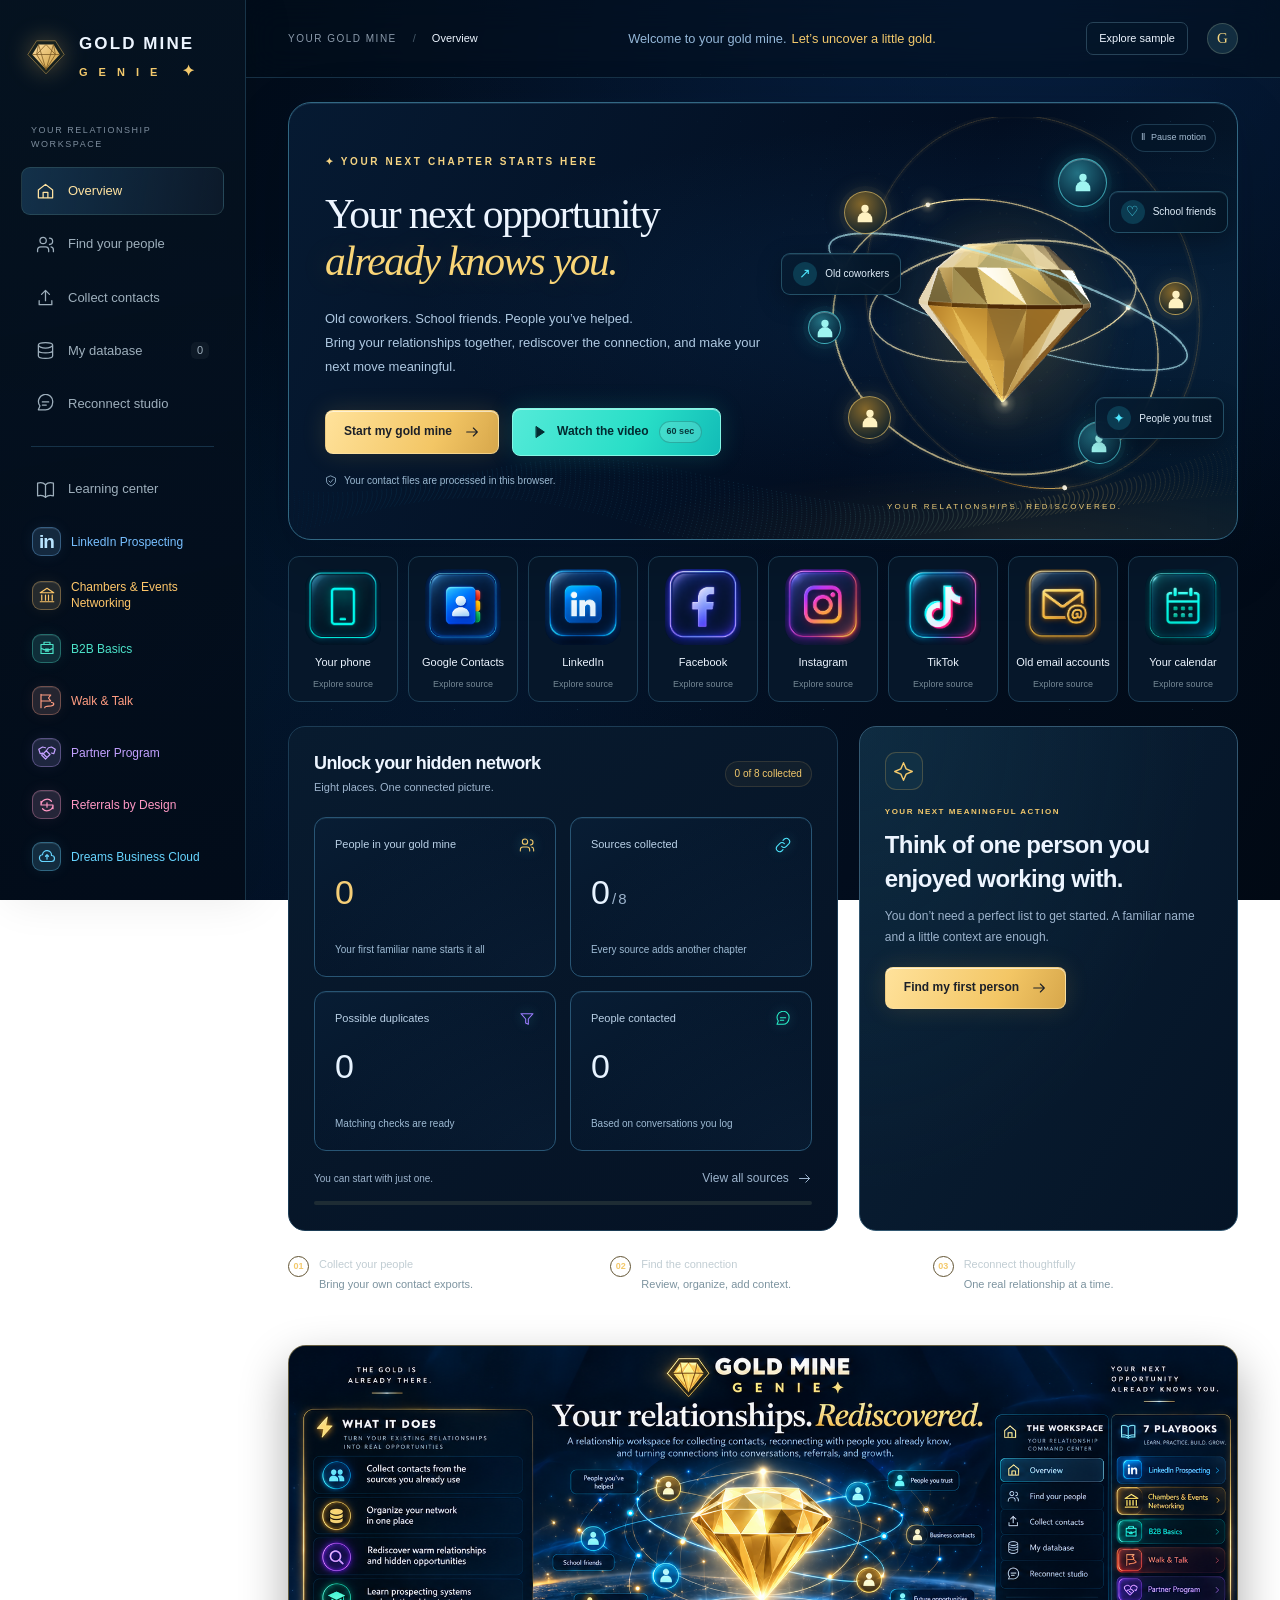
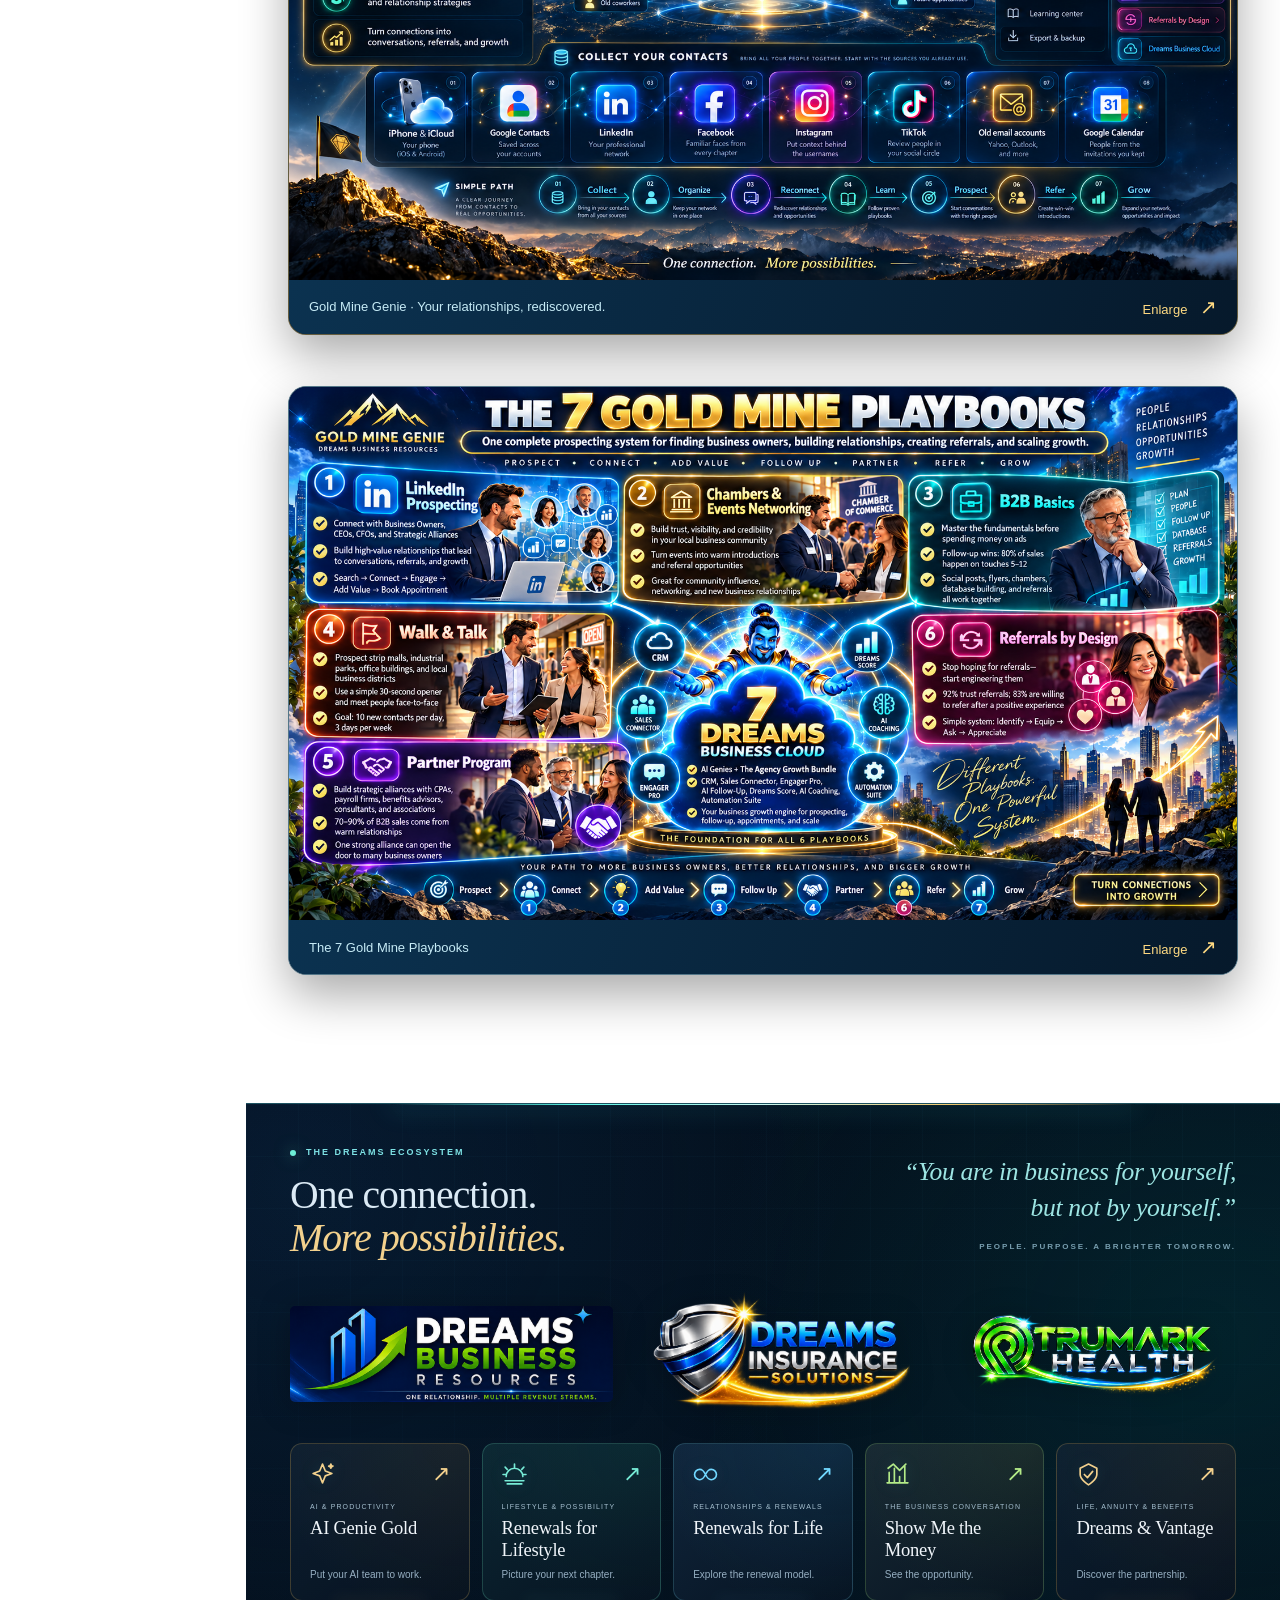
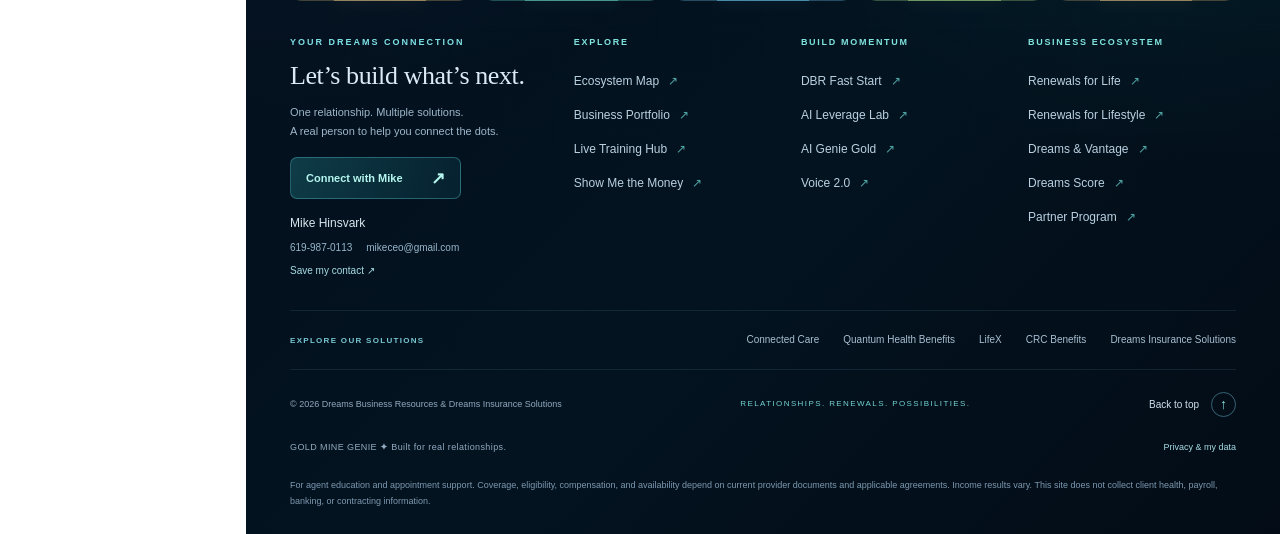
==== commit 387d7884: "Add two framed visual guides above the Gold Mine homepage footer" ====
--- a/gold/index.html
+++ b/gold/index.html
@@ -5,10 +5,12 @@
   <meta name="description" content="Rediscover the people you already know. Collect, organize and grow your warm database with Gold Mine Genie.">
   <meta name="theme-color" content="#020b16"><title>Gold Mine Genie · Your relationships. Rediscovered.</title>
   <link rel="icon" href="assets/gem.svg" type="image/svg+xml"><link rel="stylesheet" href="styles.css"><link rel="stylesheet" href="navy-theme.css?v=20261015-video-button">
-  <script defer src="vendor/jszip.min.js"></script><script defer src="engine.js"></script><script defer src="guides.js"></script><script defer src="learning-videos.js"></script><script defer src="playbooks/navigation.js?v=20261015-playbooks"></script><script defer src="app.js?v=20261015-playbooks"></script>
+  <script defer src="vendor/jszip.min.js"></script><script defer src="engine.js"></script><script defer src="guides.js"></script><script defer src="learning-videos.js"></script><script defer src="playbooks/navigation.js?v=20261015-playbooks"></script><script defer src="app.js?v=20261016-home-roadmaps"></script>
   <script type="module" src="gold-scene.js"></script>
   <link rel="stylesheet" href="ecosystem-footer.css">
   <link rel="stylesheet" href="playbooks/playbooks.css?v=20261015-playbooks">
+  <link rel="stylesheet" href="home-roadmaps.css?v=20261016">
+  <script defer src="home-roadmaps.js?v=20261016"></script>
 </head>
 <body>
   <a class="skip" href="#main">Skip to workspace</a>
@@ -54,6 +56,7 @@
 </footer>
   </div>
   <dialog id="dialog" aria-labelledby="dialog-title"><button class="dialog-close icon-button" aria-label="Close dialog">×</button><div id="dialog-body"></div></dialog>
+  <dialog id="home-roadmap-dialog" aria-labelledby="home-roadmap-title"><div class="home-roadmap-toolbar"><h2 id="home-roadmap-title">Gold Mine visual guide</h2><button type="button" class="small-btn" id="home-roadmap-close" aria-label="Close enlarged graphic">Close ×</button></div><img id="home-roadmap-full-image" alt="" width="1672" height="941"></dialog>
   <div id="toast" role="status" aria-live="polite"></div>
   <input type="file" id="file-input" accept=".csv,.tsv,.vcf,.json,.ics,.xlsx,.zip" multiple hidden>
   <input type="file" id="backup-input" accept=".json" hidden>
--- a/gold/home-roadmaps.css
+++ b/gold/home-roadmaps.css
@@ -0,0 +1,81 @@
+/* Two full-width, level artwork frames above the home page footer. */
+.home-roadmaps {
+  display: grid;
+  justify-items: center;
+  gap: clamp(32px, 4vw, 56px);
+  margin-top: 52px;
+}
+.home-roadmap {
+  width: 100%;
+  max-width: 1200px;
+  margin: 0;
+  scroll-margin-top: 24px;
+}
+.home-roadmap-open {
+  display: block;
+  width: 100%;
+  padding: 0;
+  overflow: hidden;
+  border: 1px solid #547789;
+  border-radius: 18px;
+  background: #06192c;
+  color: #c6ebf6;
+  box-shadow: 0 20px 48px #0005;
+  text-align: left;
+  cursor: zoom-in;
+}
+.home-roadmap:first-child .home-roadmap-open { border-color: #a58a4c99; }
+.home-roadmap-open:hover { border-color: #79e3df; }
+.home-roadmap-open:focus-visible { outline: 3px solid #79e3df; outline-offset: 5px; }
+.home-roadmap-open img {
+  display: block;
+  width: 100%;
+  height: auto;
+  aspect-ratio: 1672 / 941;
+  object-fit: contain;
+}
+.home-roadmap-caption {
+  display: flex;
+  align-items: center;
+  justify-content: space-between;
+  gap: 20px;
+  min-height: 54px;
+  padding: 12px 20px;
+  background: linear-gradient(110deg, #0b3250, #06192b);
+  font-size: 13px;
+  line-height: 1.5;
+}
+.home-roadmap-enlarge { color: #ffda82; white-space: nowrap; }
+.home-roadmap-enlarge b { margin-left: 9px; font-size: 20px; font-weight: 400; }
+body.home-roadmap-viewing { overflow: hidden; }
+#home-roadmap-dialog {
+  width: min(1672px, 96vw);
+  max-width: calc(100vw - 24px);
+  max-height: 94vh;
+  padding: 0;
+  border: 1px solid #547789;
+  border-radius: 16px;
+  background: #05172c;
+  color: #e8f4ff;
+}
+#home-roadmap-dialog::backdrop { background: #010a17df; backdrop-filter: blur(6px); }
+.home-roadmap-toolbar {
+  position: sticky;
+  top: 0;
+  display: flex;
+  align-items: center;
+  justify-content: space-between;
+  gap: 20px;
+  padding: 12px 20px;
+  background: #05172cf5;
+}
+.home-roadmap-toolbar h2 { font-size: 16px; line-height: 1.4; }
+.home-roadmap-toolbar button { min-height: 44px; flex-shrink: 0; }
+#home-roadmap-full-image { display: block; width: 100%; height: auto; }
+@media (max-width: 760px) {
+  .home-roadmaps { margin-top: 36px; gap: 28px; }
+  .home-roadmap-open { border-radius: 12px; }
+  .home-roadmap-caption { padding: 11px 13px; gap: 12px; font-size: 11px; }
+  .home-roadmap-toolbar { padding: 10px 12px; gap: 12px; }
+  .home-roadmap-toolbar h2 { font-size: 13px; }
+}
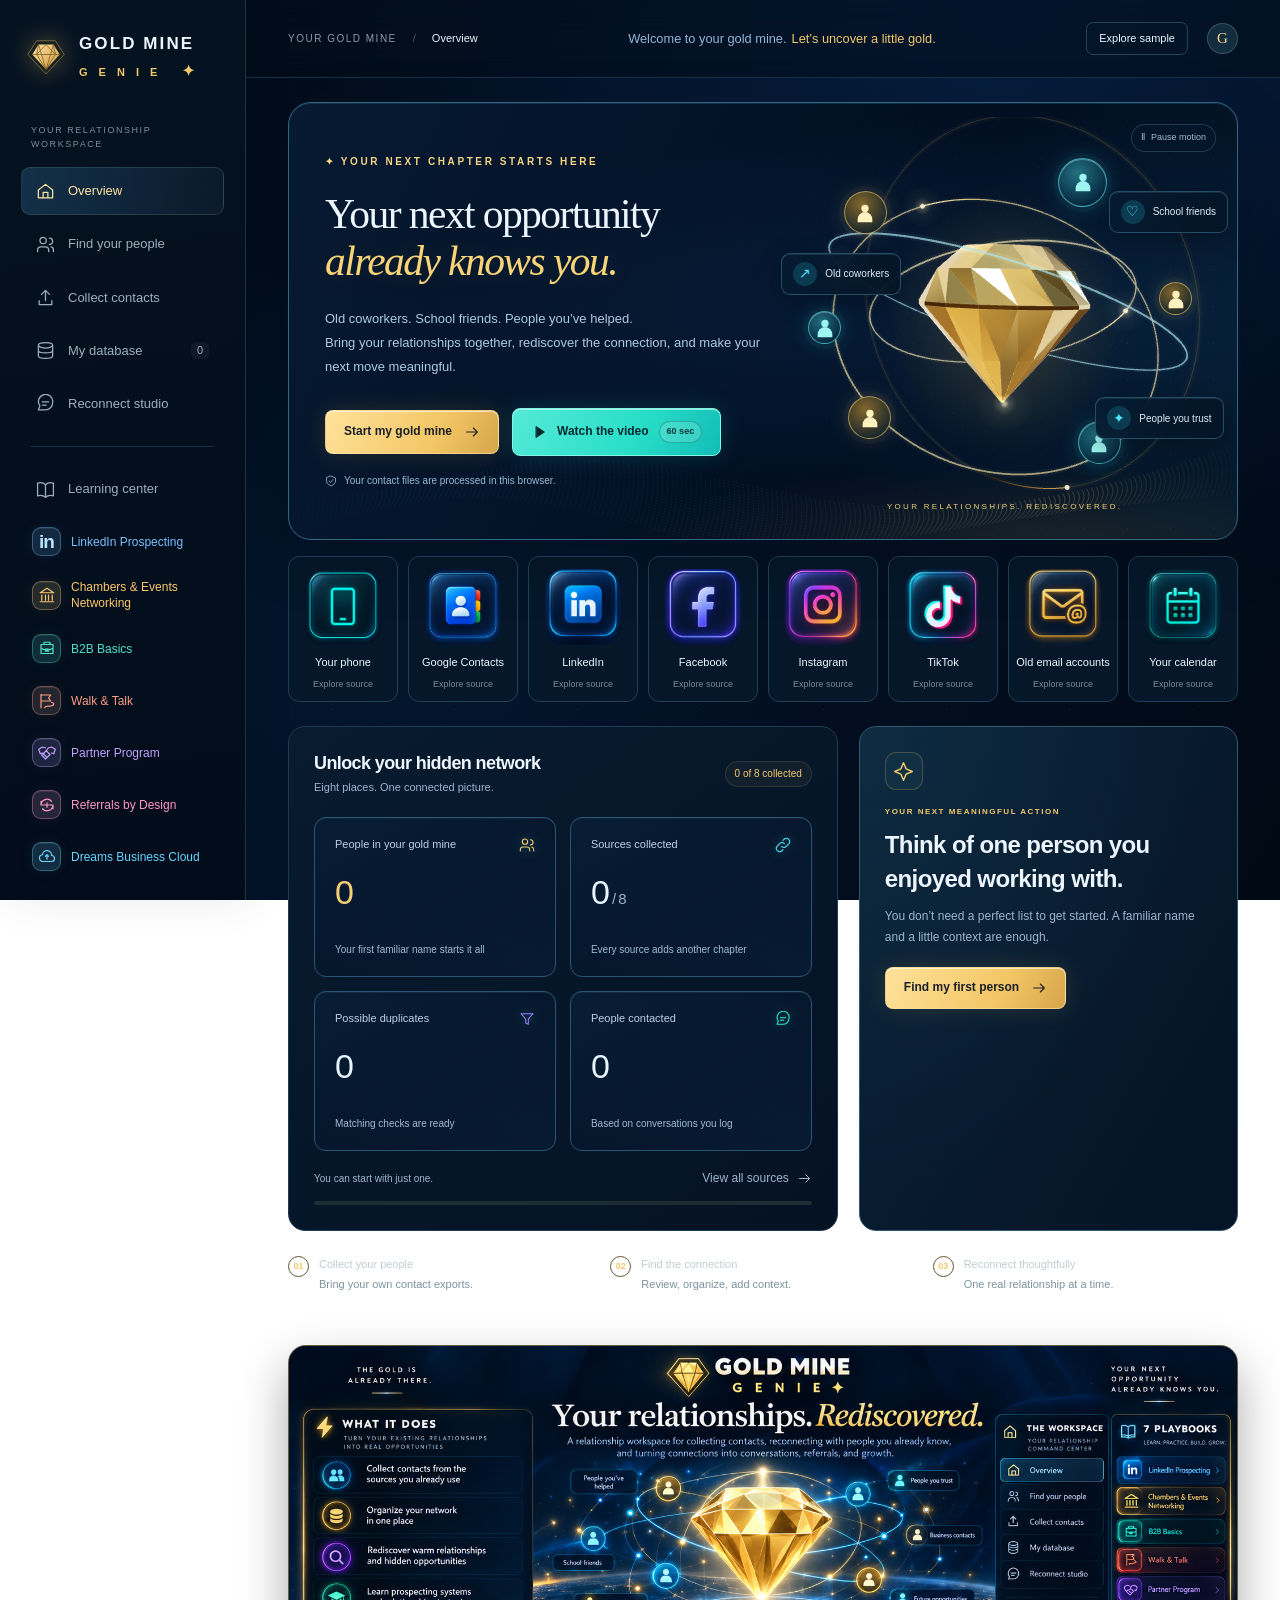
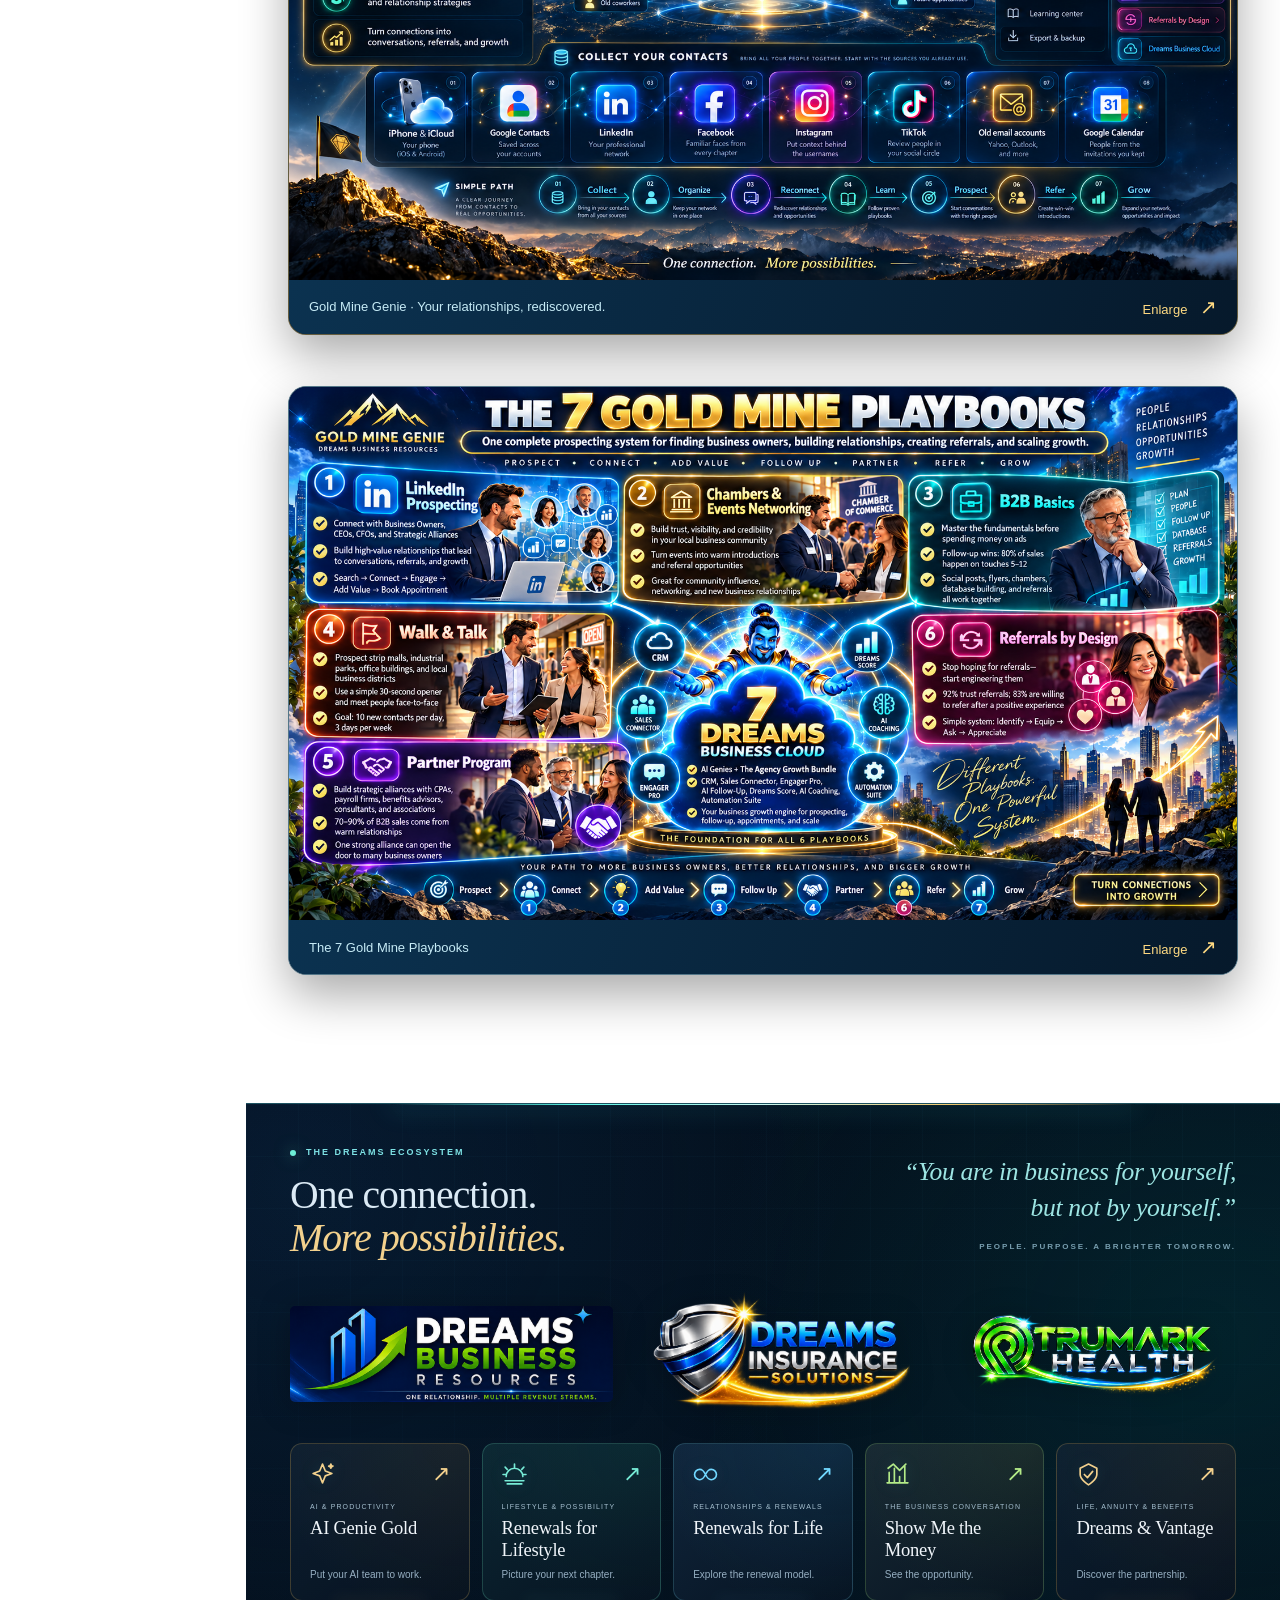
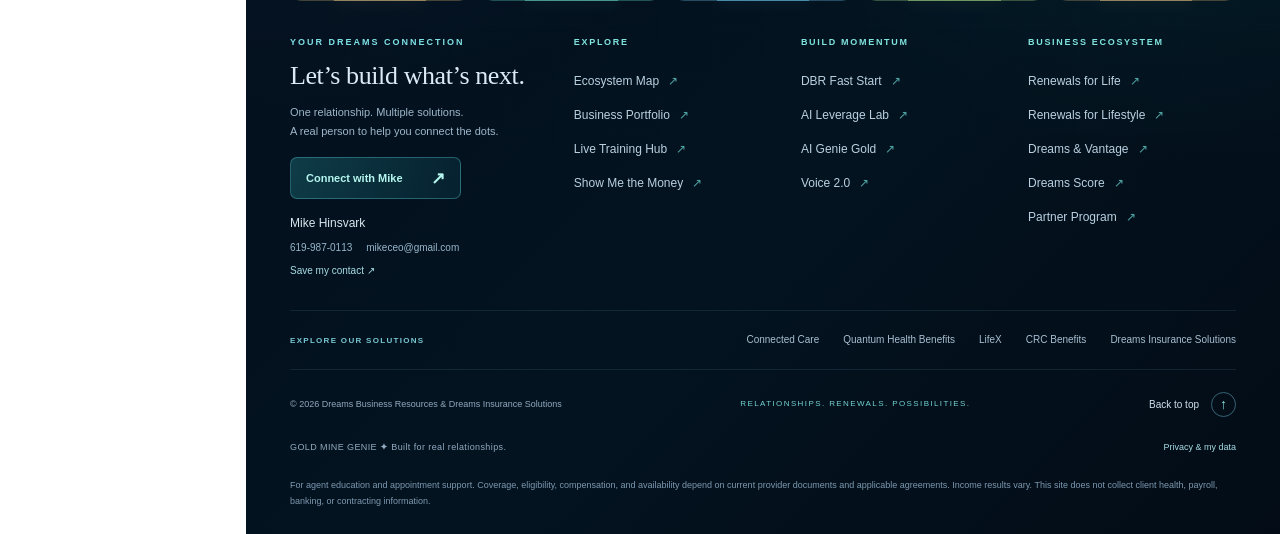
==== commit bab86c81: "Fix Gold Mine ecosystem footer logo links" ====
--- a/gold/index.html
+++ b/gold/index.html
@@ -37,9 +37,9 @@
       <blockquote>“You are in business for yourself,<br>but not by yourself.”<span>PEOPLE. PURPOSE. A BRIGHTER TOMORROW.</span></blockquote>
     </div>
     <div class="eco-brands" aria-label="The Dreams family of brands">
-      <a href="https://dreams.ceo/" target="_blank" rel="noopener noreferrer" aria-label="Explore Dreams Business Resources"><img class="eco-dbr" src="assets/ecosystem/dbr-business-resources.png" width="1003" height="298" loading="lazy" alt="Dreams Business Resources — One relationship. Multiple revenue streams."></a>
-      <a href="https://dreams-connected-care.mikeceo1840.chatgpt.site/dreams-insurance.html" aria-label="Explore Dreams Insurance Solutions"><img class="eco-dis" src="assets/ecosystem/dreams-gold-hero.png" width="1536" height="1024" loading="lazy" alt="Dreams Insurance Solutions"></a>
-      <a href="https://dreams-connected-care.mikeceo1840.chatgpt.site/" aria-label="Explore Trumark Health benefits"><img class="eco-trumark" src="assets/ecosystem/trumark-health-hero.png" width="1921" height="819" loading="lazy" alt="Trumark Health"></a>
+      <a href="https://dreams.tax/index.html" target="_blank" rel="noopener noreferrer" aria-label="Explore Dreams Business Resources"><img class="eco-dbr" src="assets/ecosystem/dbr-business-resources.png" width="1003" height="298" loading="lazy" alt="Dreams Business Resources — One relationship. Multiple revenue streams."></a>
+      <a href="https://trumark.health/dreams-insurance.html" aria-label="Explore Dreams Insurance Solutions"><img class="eco-dis" src="assets/ecosystem/dreams-gold-hero.png" width="1536" height="1024" loading="lazy" alt="Dreams Insurance Solutions"></a>
+      <a href="https://trumark.health/index.html" aria-label="Explore Trumark Health benefits"><img class="eco-trumark" src="assets/ecosystem/trumark-health-hero.png" width="1921" height="819" loading="lazy" alt="Trumark Health"></a>
     </div>
     <nav class="eco-featured" aria-label="Featured Dreams destinations"><a class="eco-destination eco-genie" href="https://aigeniedatabase.com/gold" target="_blank" rel="noopener noreferrer"><div class="eco-card-top"><span class="eco-icon"><svg viewBox="0 0 24 24" fill="none" stroke="currentColor" stroke-width="1.45" stroke-linecap="round" stroke-linejoin="round" aria-hidden="true"><path d="m12 2 2.7 6.7L21 11l-6.3 2.3L12 20l-2.7-6.7L3 11l6.3-2.3L12 2Z"/><path d="m20 2 .7 1.7L22 4l-1.3.5L20 6l-.7-1.5L18 4l1.3-.3L20 2Z"/></svg></span><span aria-hidden="true">↗</span></div><span class="eco-card-kicker">AI & PRODUCTIVITY</span><strong>AI Genie Gold</strong><small>Put your AI team to work.</small></a><a class="eco-destination eco-lifestyle" href="https://renewalsforlifestyle.com/" target="_blank" rel="noopener noreferrer"><div class="eco-card-top"><span class="eco-icon"><svg viewBox="0 0 24 24" fill="none" stroke="currentColor" stroke-width="1.45" stroke-linecap="round" stroke-linejoin="round" aria-hidden="true"><path d="M3 18h18M5 21h14M4 14a8 8 0 0 1 16 0M12 2v3M3 5l2 2M21 5l-2 2M1 12h3M20 12h3"/></svg></span><span aria-hidden="true">↗</span></div><span class="eco-card-kicker">LIFESTYLE & POSSIBILITY</span><strong>Renewals for Lifestyle</strong><small>Picture your next chapter.</small></a><a class="eco-destination eco-renewals" href="https://renewalsforlife.info/" target="_blank" rel="noopener noreferrer"><div class="eco-card-top"><span class="eco-icon"><svg viewBox="0 0 24 24" fill="none" stroke="currentColor" stroke-width="1.45" stroke-linecap="round" stroke-linejoin="round" aria-hidden="true"><path d="M12 12c-2-4-3-5-5.5-5a5 5 0 0 0 0 10C9 17 10 16 12 12Zm0 0c2-4 3-5 5.5-5a5 5 0 0 1 0 10C15 17 14 16 12 12Z"/></svg></span><span aria-hidden="true">↗</span></div><span class="eco-card-kicker">RELATIONSHIPS & RENEWALS</span><strong>Renewals for Life</strong><small>Explore the renewal model.</small></a><a class="eco-destination eco-money" href="https://showmethemoney.pro/dreams/" target="_blank" rel="noopener noreferrer"><div class="eco-card-top"><span class="eco-icon"><svg viewBox="0 0 24 24" fill="none" stroke="currentColor" stroke-width="1.45" stroke-linecap="round" stroke-linejoin="round" aria-hidden="true"><path d="M4 20V10m5 10V6m5 14v-6m5 6V3M2 20h20M3 6l5-4 6 6 6-6"/></svg></span><span aria-hidden="true">↗</span></div><span class="eco-card-kicker">THE BUSINESS CONVERSATION</span><strong>Show Me the Money</strong><small>See the opportunity.</small></a><a class="eco-destination eco-vantage" href="https://dreamsvantage.com/" target="_blank" rel="noopener noreferrer"><div class="eco-card-top"><span class="eco-icon"><svg viewBox="0 0 24 24" fill="none" stroke="currentColor" stroke-width="1.45" stroke-linecap="round" stroke-linejoin="round" aria-hidden="true"><path d="m12 2 8 4v6c0 5-8 10-8 10S4 17 4 12V6l8-4Z"/><path d="m8 12 3 3 5-6"/></svg></span><span aria-hidden="true">↗</span></div><span class="eco-card-kicker">LIFE, ANNUITY & BENEFITS</span><strong>Dreams & Vantage</strong><small>Discover the partnership.</small></a></nav>
     <div class="eco-directory">
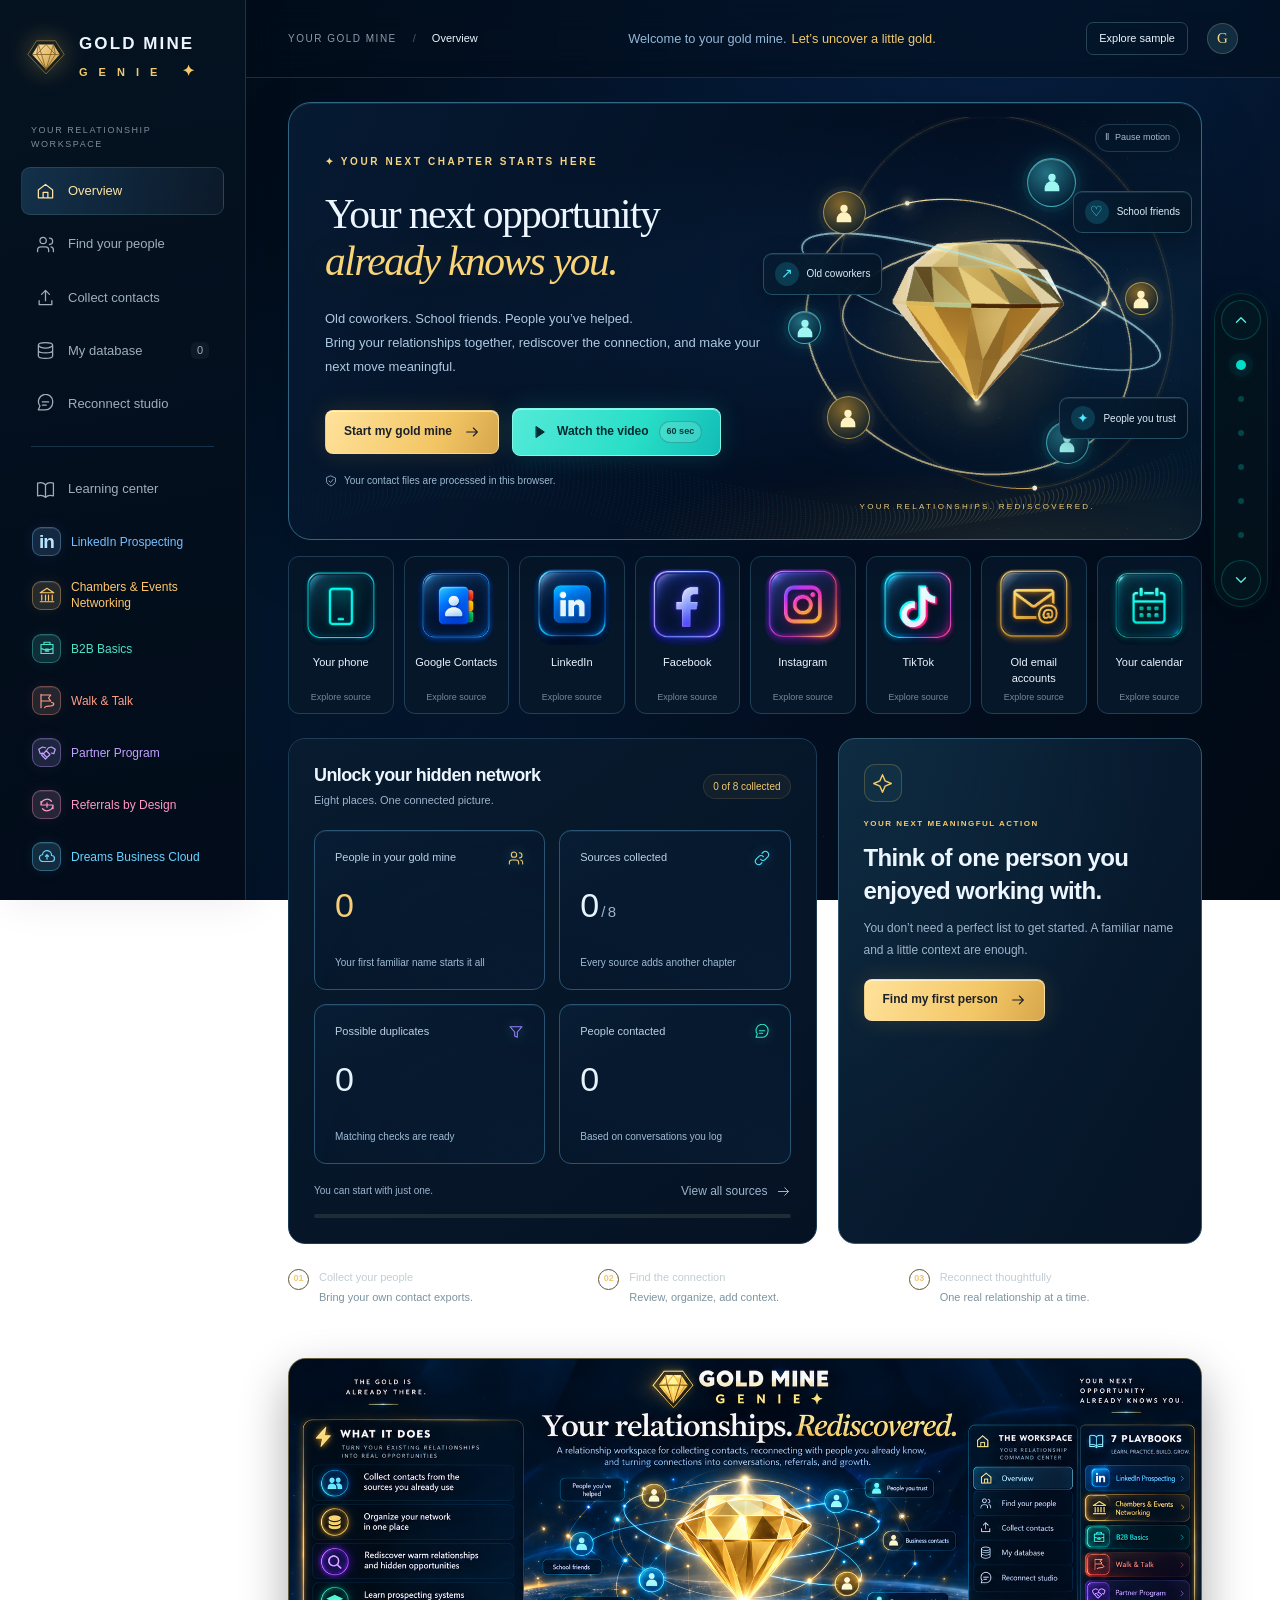
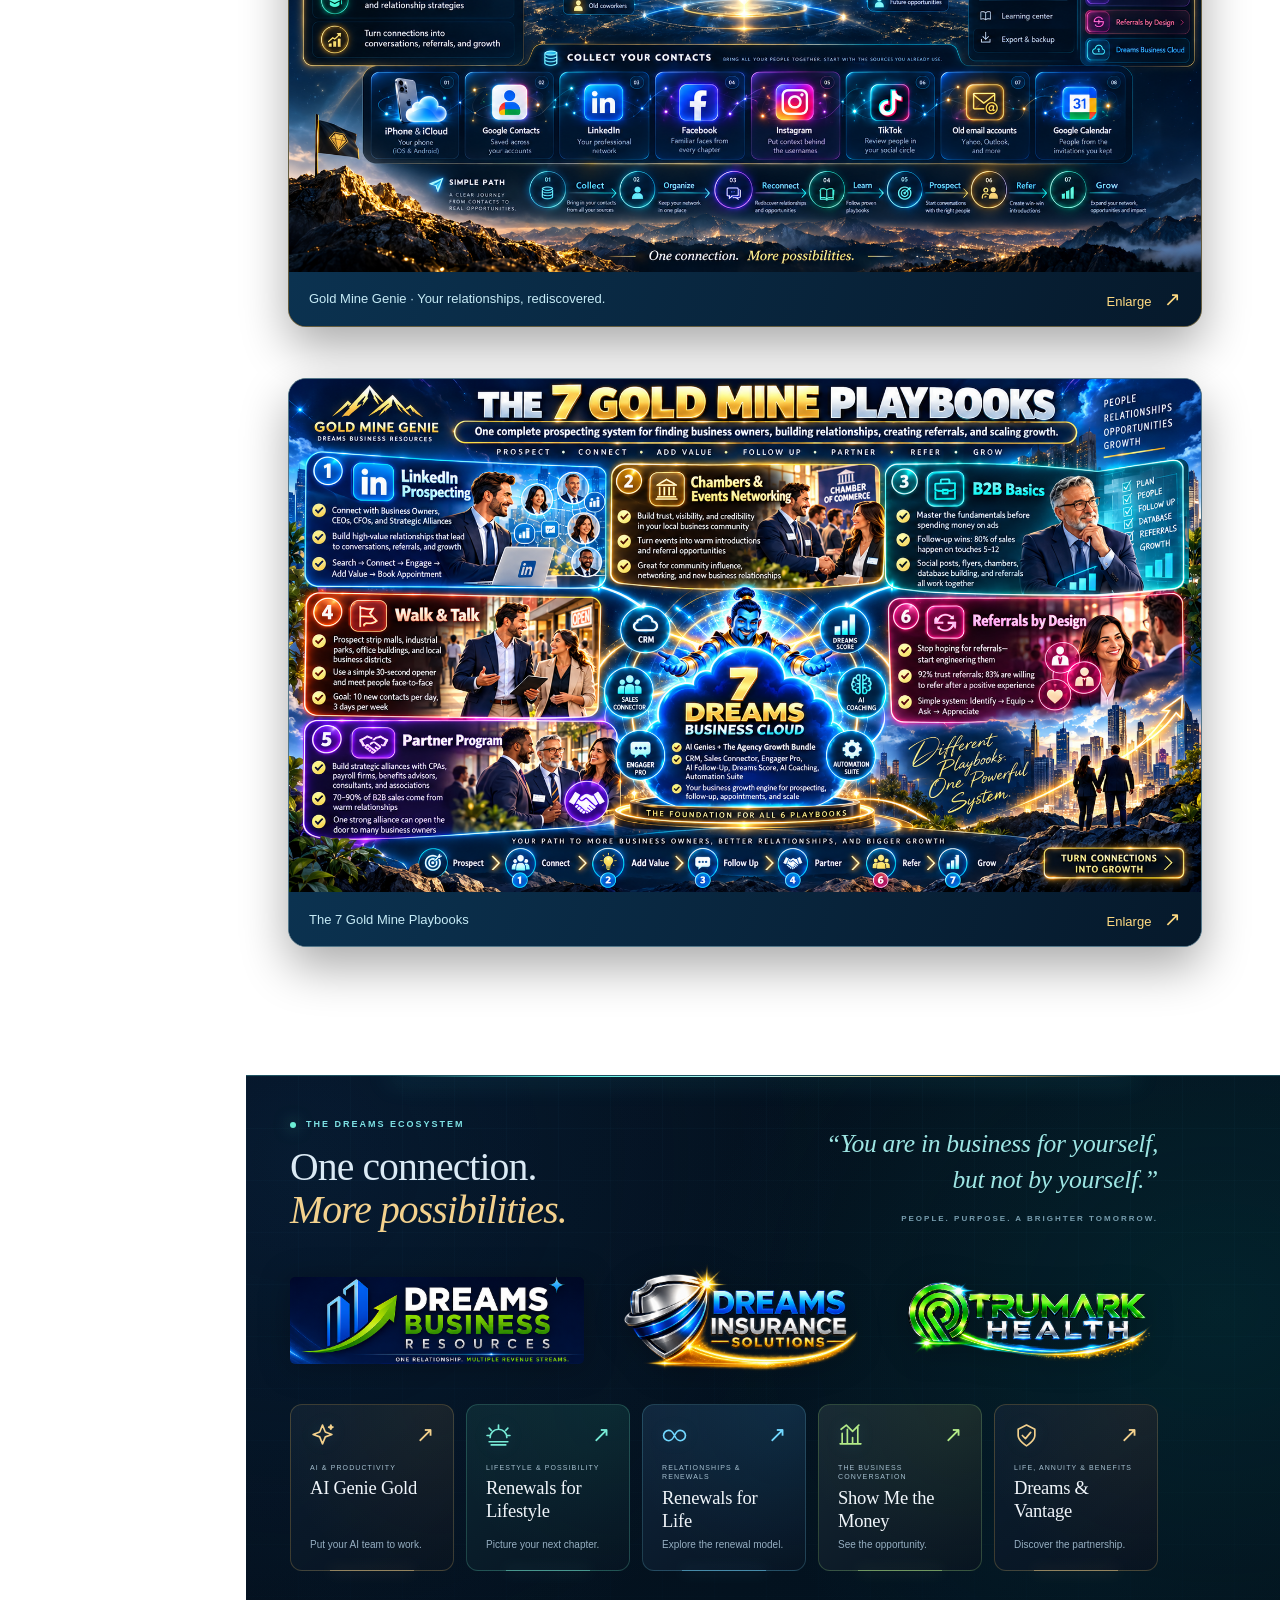
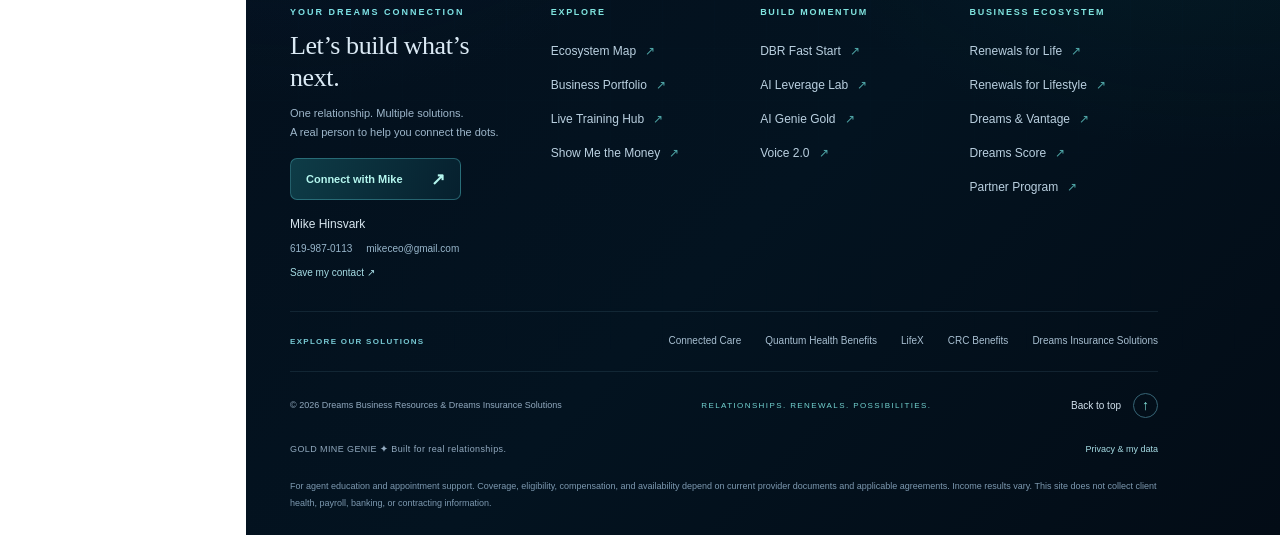
==== commit f3af7ce2: "Add responsive teal page-scroll rail across Gold Mine workspace and playbooks" ====
--- a/gold/index.html
+++ b/gold/index.html
@@ -11,6 +11,9 @@
   <link rel="stylesheet" href="playbooks/playbooks.css?v=20261015-playbooks">
   <link rel="stylesheet" href="home-roadmaps.css?v=20261016">
   <script defer src="home-roadmaps.js?v=20261016"></script>
+
+  <link rel="stylesheet" href="/gold/scroll-nav.css?v=20261019-rail">
+  <script defer src="/gold/scroll-nav.js?v=20261019-rail"></script>
 </head>
 <body>
   <a class="skip" href="#main">Skip to workspace</a>
--- a/gold/scroll-nav.css
+++ b/gold/scroll-nav.css
@@ -0,0 +1,117 @@
+/* DREAMS portfolio page navigation — scoped to the floating rail. */
+.gold-scroll-nav {
+  position: fixed;
+  z-index: 60;
+  right: max(12px, env(safe-area-inset-right));
+  top: 50%;
+  transform: translateY(-50%);
+  display: flex;
+  flex-direction: column;
+  align-items: center;
+  gap: 8px;
+  width: 54px;
+  padding: 6px;
+  border: 1px solid #00c9b830;
+  border-radius: 32px;
+  background: linear-gradient(180deg, #03131eef, #03121aec);
+  box-shadow: 0 0 0 4px #00c9b805, 0 12px 32px #0005;
+  backdrop-filter: blur(12px);
+  -webkit-backdrop-filter: blur(12px);
+}
+.gold-scroll-nav button {
+  display: grid;
+  place-items: center;
+  width: 40px;
+  height: 40px;
+  flex-shrink: 0;
+  padding: 0;
+  border: 0;
+  border-radius: 50%;
+  background: transparent;
+  color: #57ece1;
+  cursor: pointer;
+  transition: color .2s, background .2s, box-shadow .2s;
+}
+.gold-scroll-nav .scroll-arrow {
+  border: 1px solid #00c9b845;
+  background: #00c9b806;
+}
+.gold-scroll-nav .scroll-arrow svg {
+  width: 18px;
+  height: 18px;
+  fill: none;
+  stroke: currentColor;
+  stroke-width: 1.8;
+  stroke-linecap: round;
+  stroke-linejoin: round;
+}
+.gold-scroll-nav button:hover:not(:disabled) {
+  color: #c1fff5;
+  background: #00c9b817;
+  box-shadow: 0 0 16px #00c9b817;
+}
+.gold-scroll-nav button:focus-visible {
+  outline: 2px solid #76fff0;
+  outline-offset: 2px;
+  background: #00c9b81d;
+}
+.gold-scroll-nav .scroll-arrow:disabled {
+  opacity: .28;
+  cursor: default;
+}
+.gold-scroll-nav .scroll-stops {
+  display: flex;
+  flex-direction: column;
+  gap: 0;
+  align-items: center;
+}
+.gold-scroll-nav .scroll-stop { height: 34px; }
+.gold-scroll-nav .scroll-stop::before {
+  content: '';
+  display: block;
+  width: 6px;
+  height: 6px;
+  border-radius: 50%;
+  background: #00c9b84a;
+  transition: width .2s, height .2s, background .2s, box-shadow .2s;
+}
+.gold-scroll-nav .scroll-stop[aria-current="step"]::before {
+  width: 10px;
+  height: 10px;
+  background: #00deca;
+  box-shadow: 0 0 0 7px #00c9b80d, 0 0 17px #00c9b850;
+}
+.gold-scroll-nav .scroll-nav-help {
+  position: absolute;
+  width: 1px;
+  height: 1px;
+  overflow: hidden;
+  clip-path: inset(50%);
+  white-space: nowrap;
+}
+/* Compact corner control retains both arrows and a top/bottom jump on mobile. */
+@media (max-width: 800px), (max-height: 550px) {
+  .gold-scroll-nav {
+    top: auto;
+    bottom: calc(66px + env(safe-area-inset-bottom));
+    right: max(8px, env(safe-area-inset-right));
+    transform: none;
+    width: 50px;
+    gap: 2px;
+    padding: 3px;
+  }
+  .gold-scroll-nav button { width: 42px; height: 42px; }
+  .gold-scroll-nav .scroll-stop { height: 28px; }
+  .gold-scroll-nav .scroll-stop:not(:first-child):not(:last-child) { display: none; }
+}
+@media (prefers-reduced-motion: reduce) {
+  .gold-scroll-nav button,
+  .gold-scroll-nav .scroll-stop::before { transition: none; }
+}
+
+.gold-scroll-nav[hidden] { display: none !important; }
+
+@media (min-width: 801px) {
+  body.gold-scroll-ready main { padding-right: 78px; }
+  body.gold-scroll-ready .eco-inner { padding-right: 78px; }
+}
